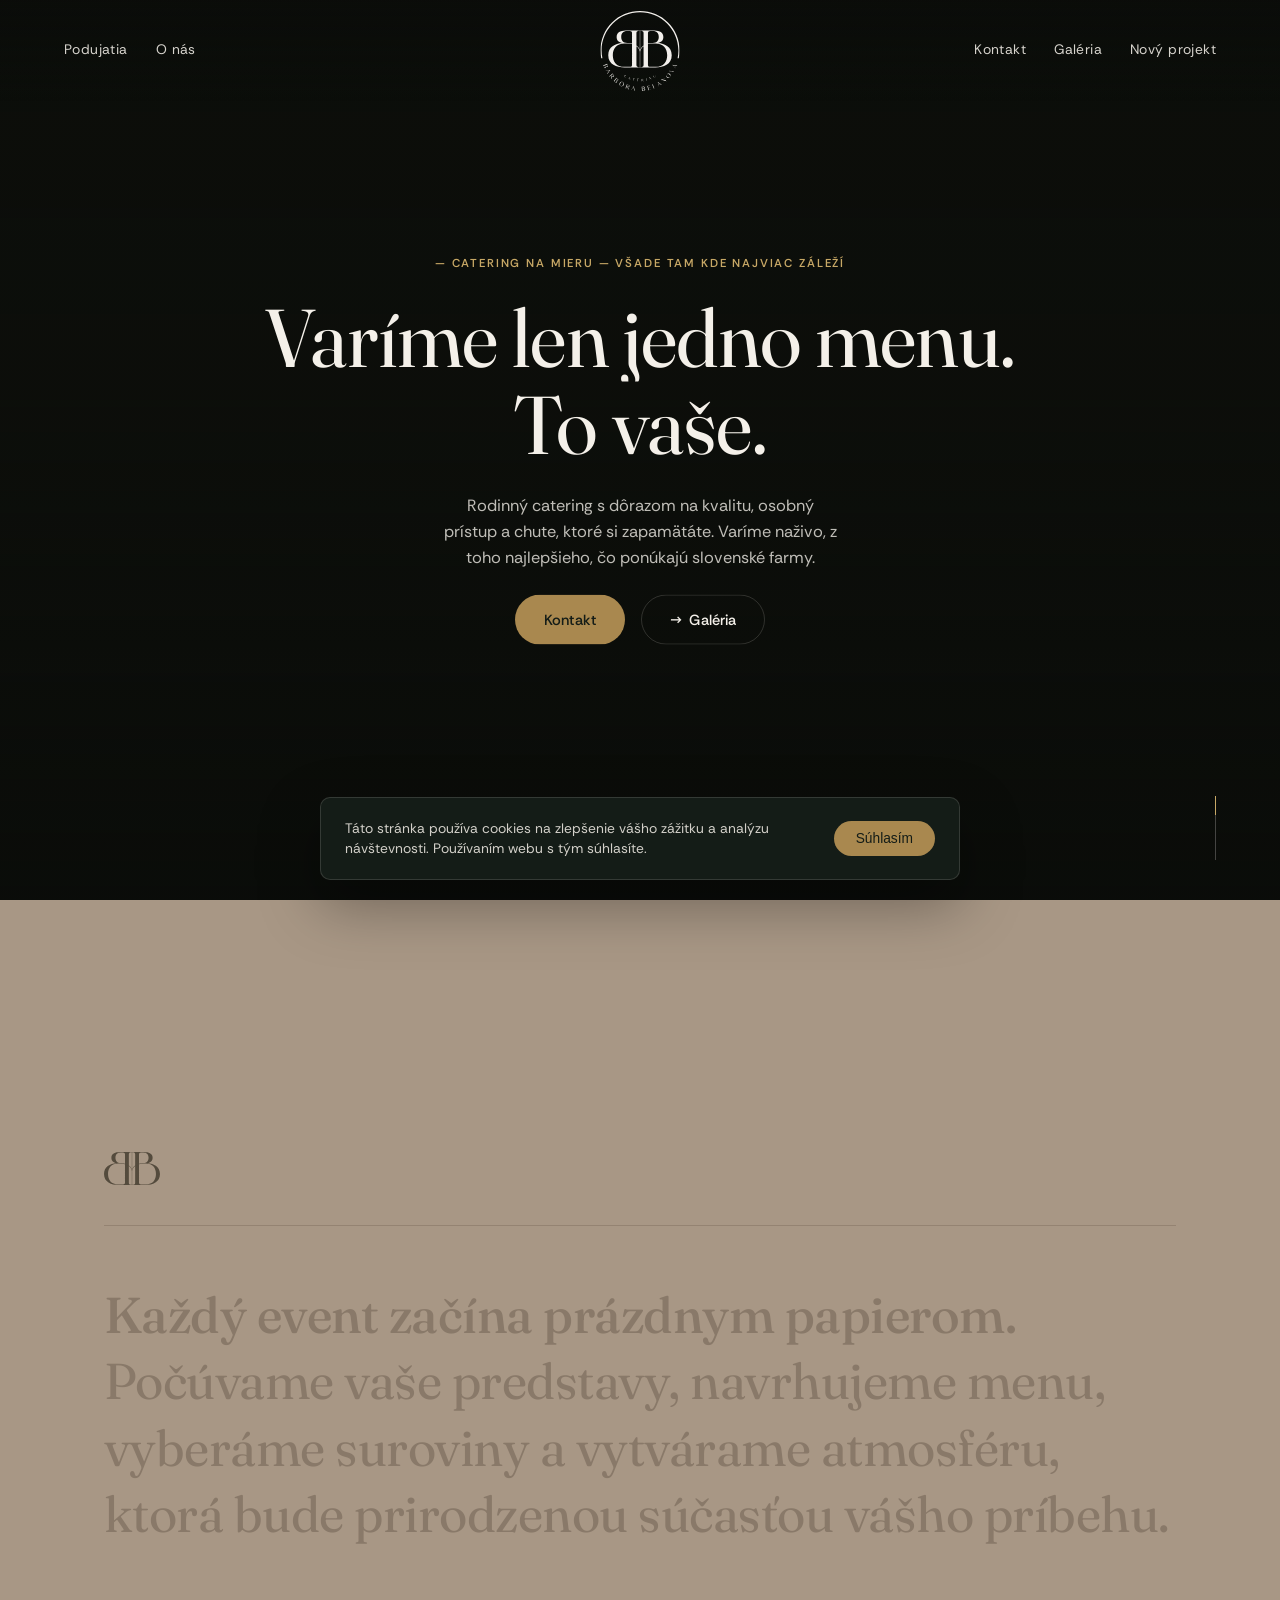
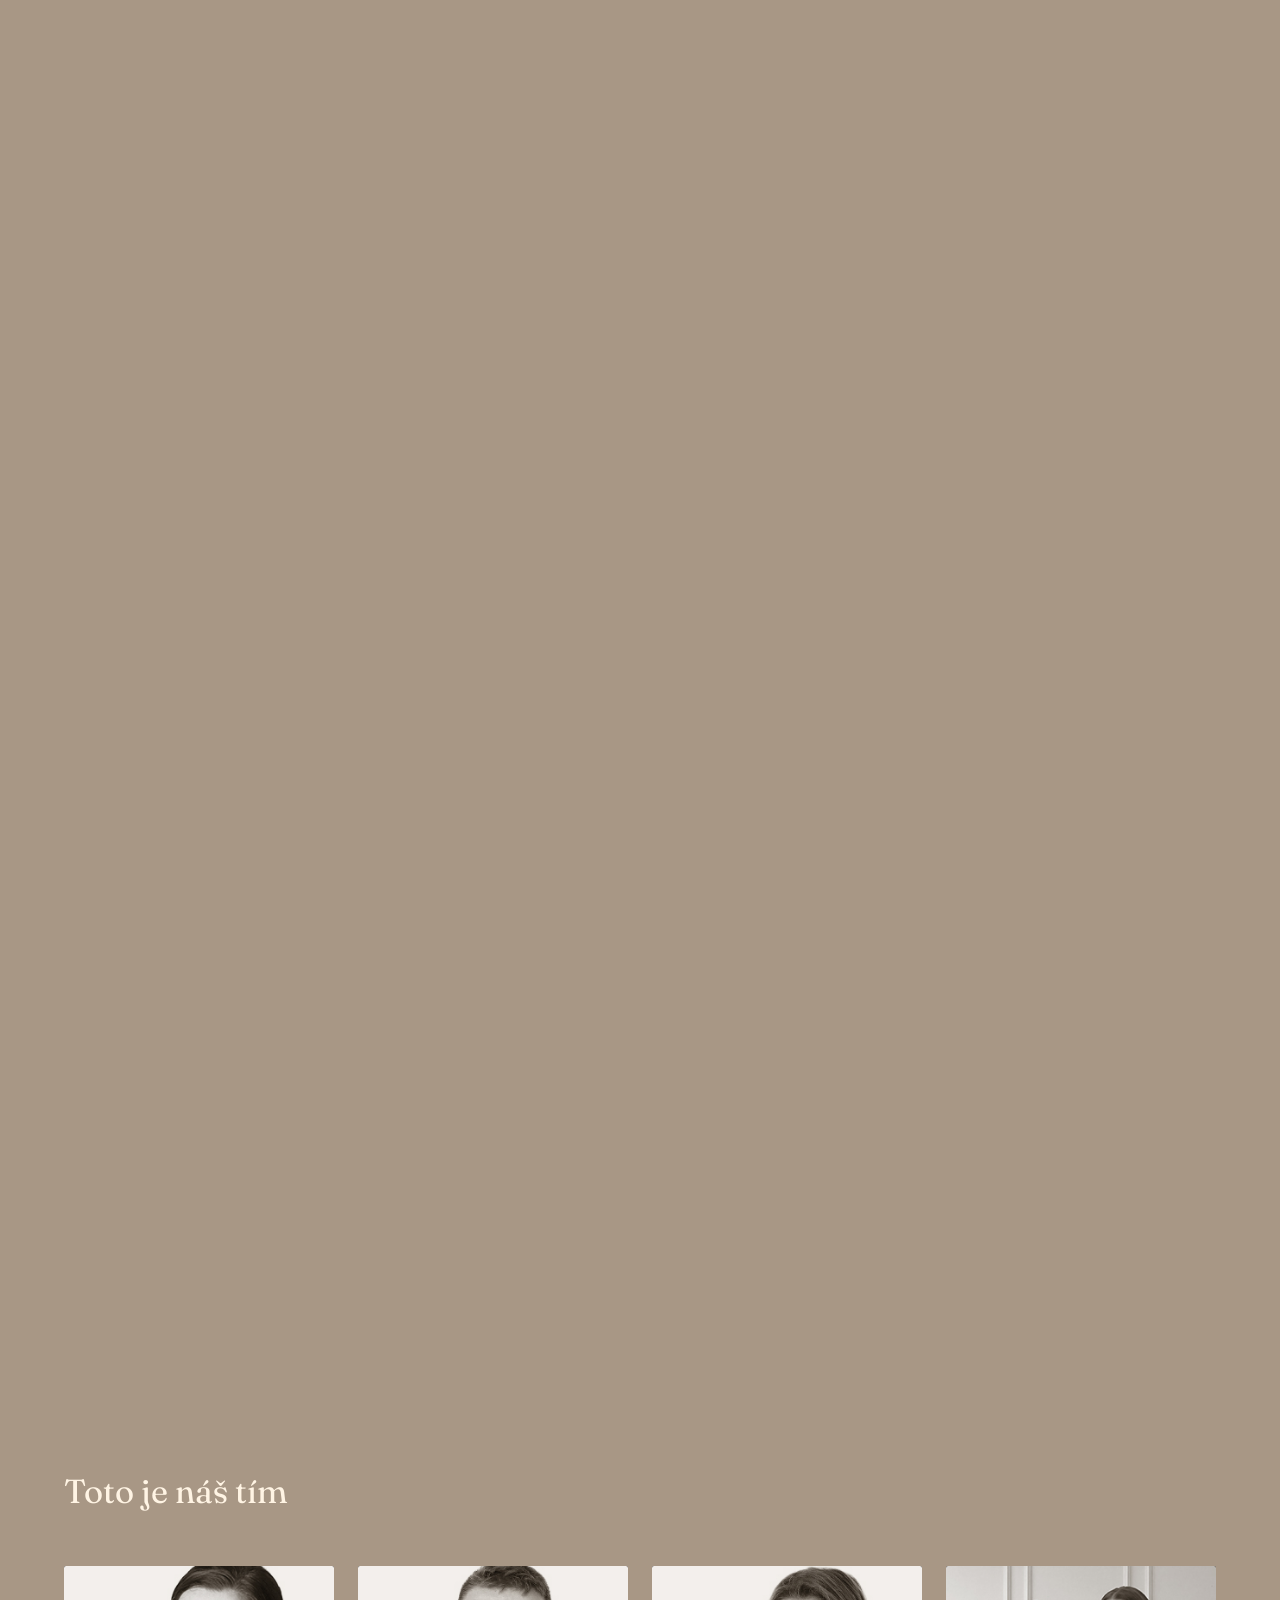
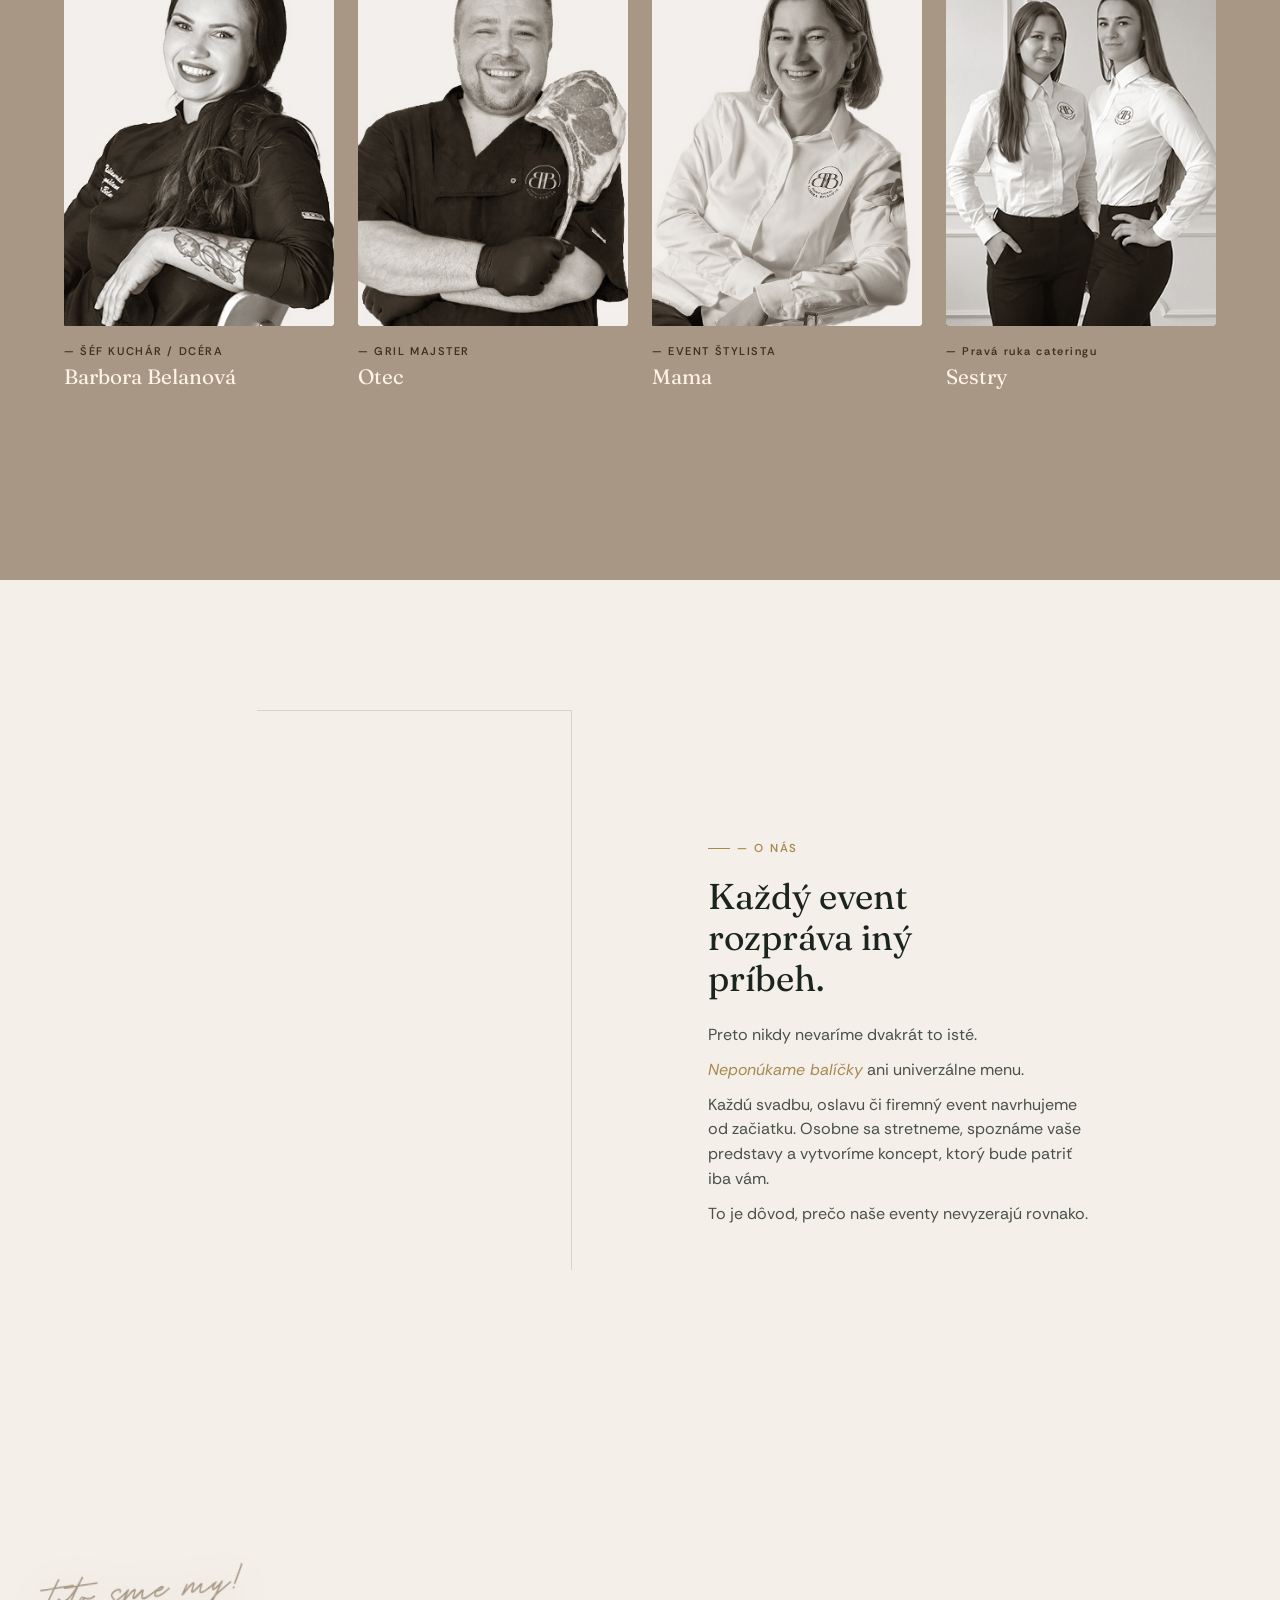
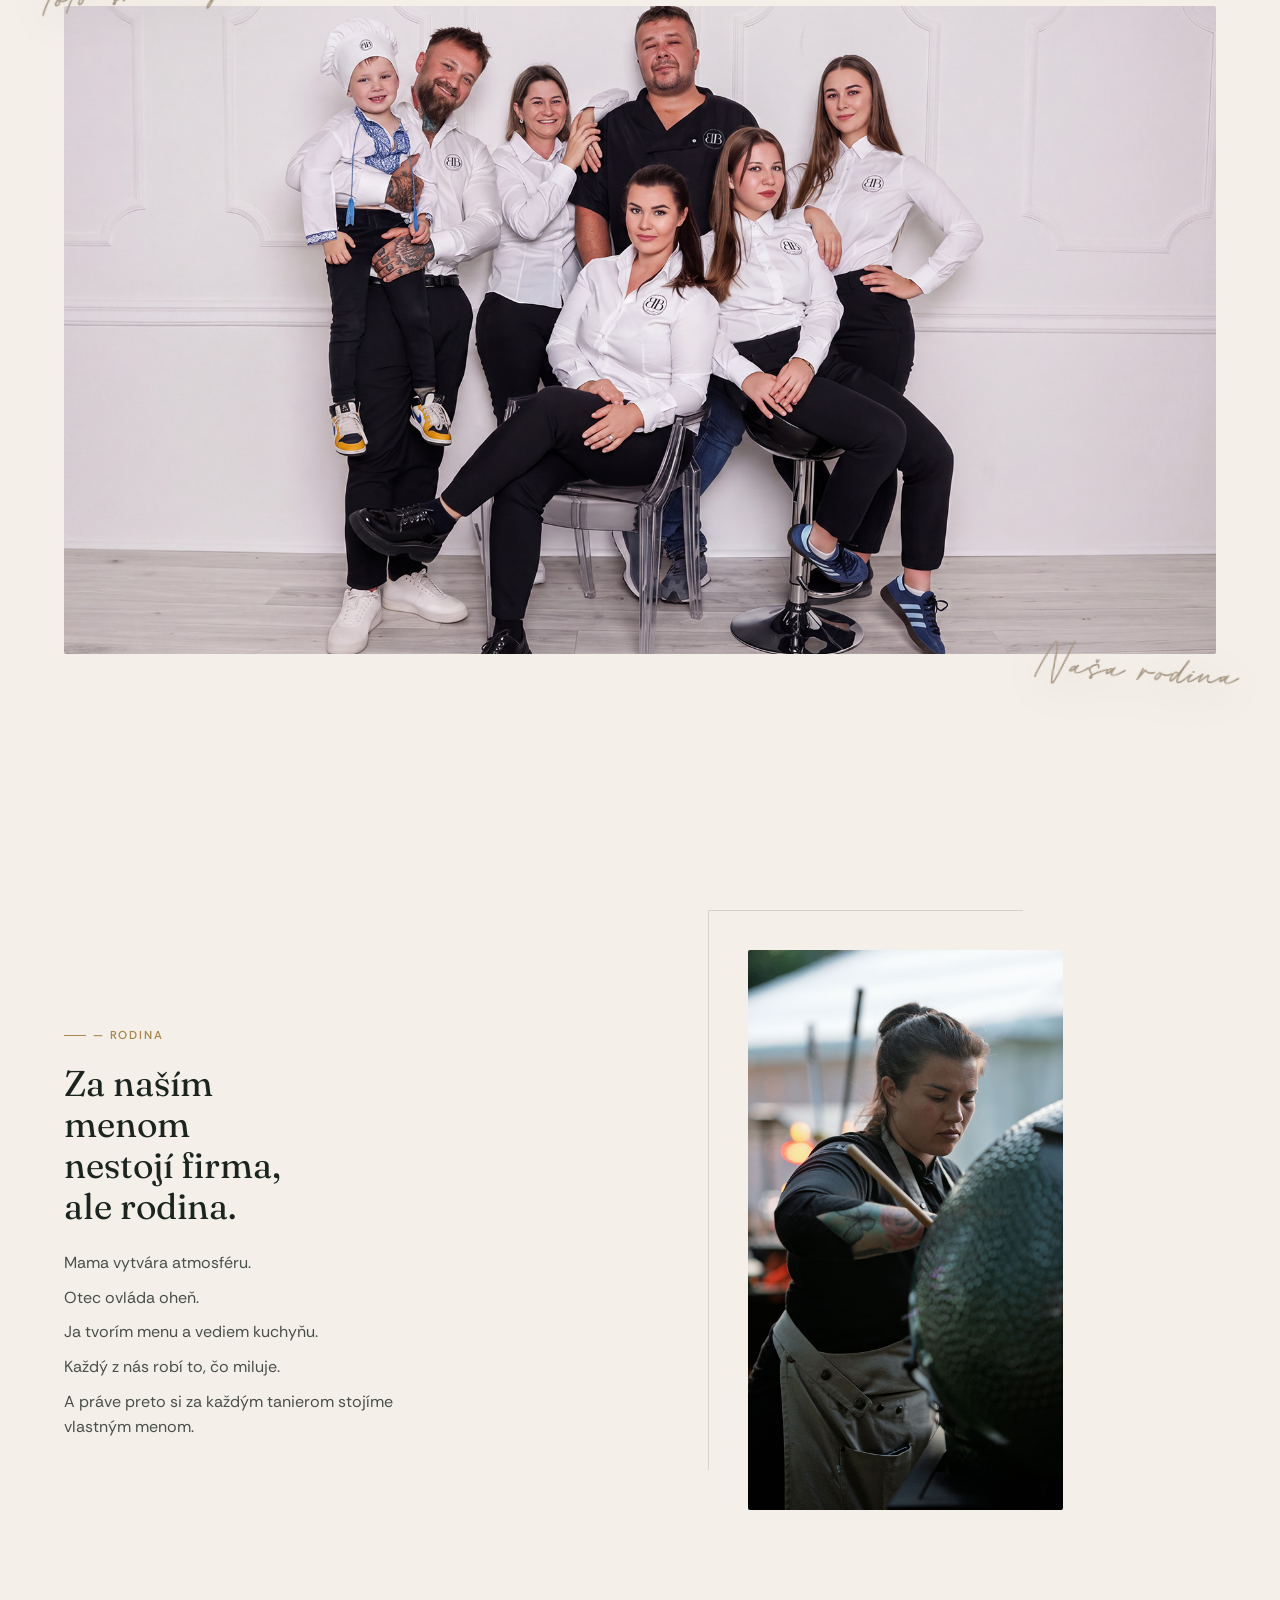
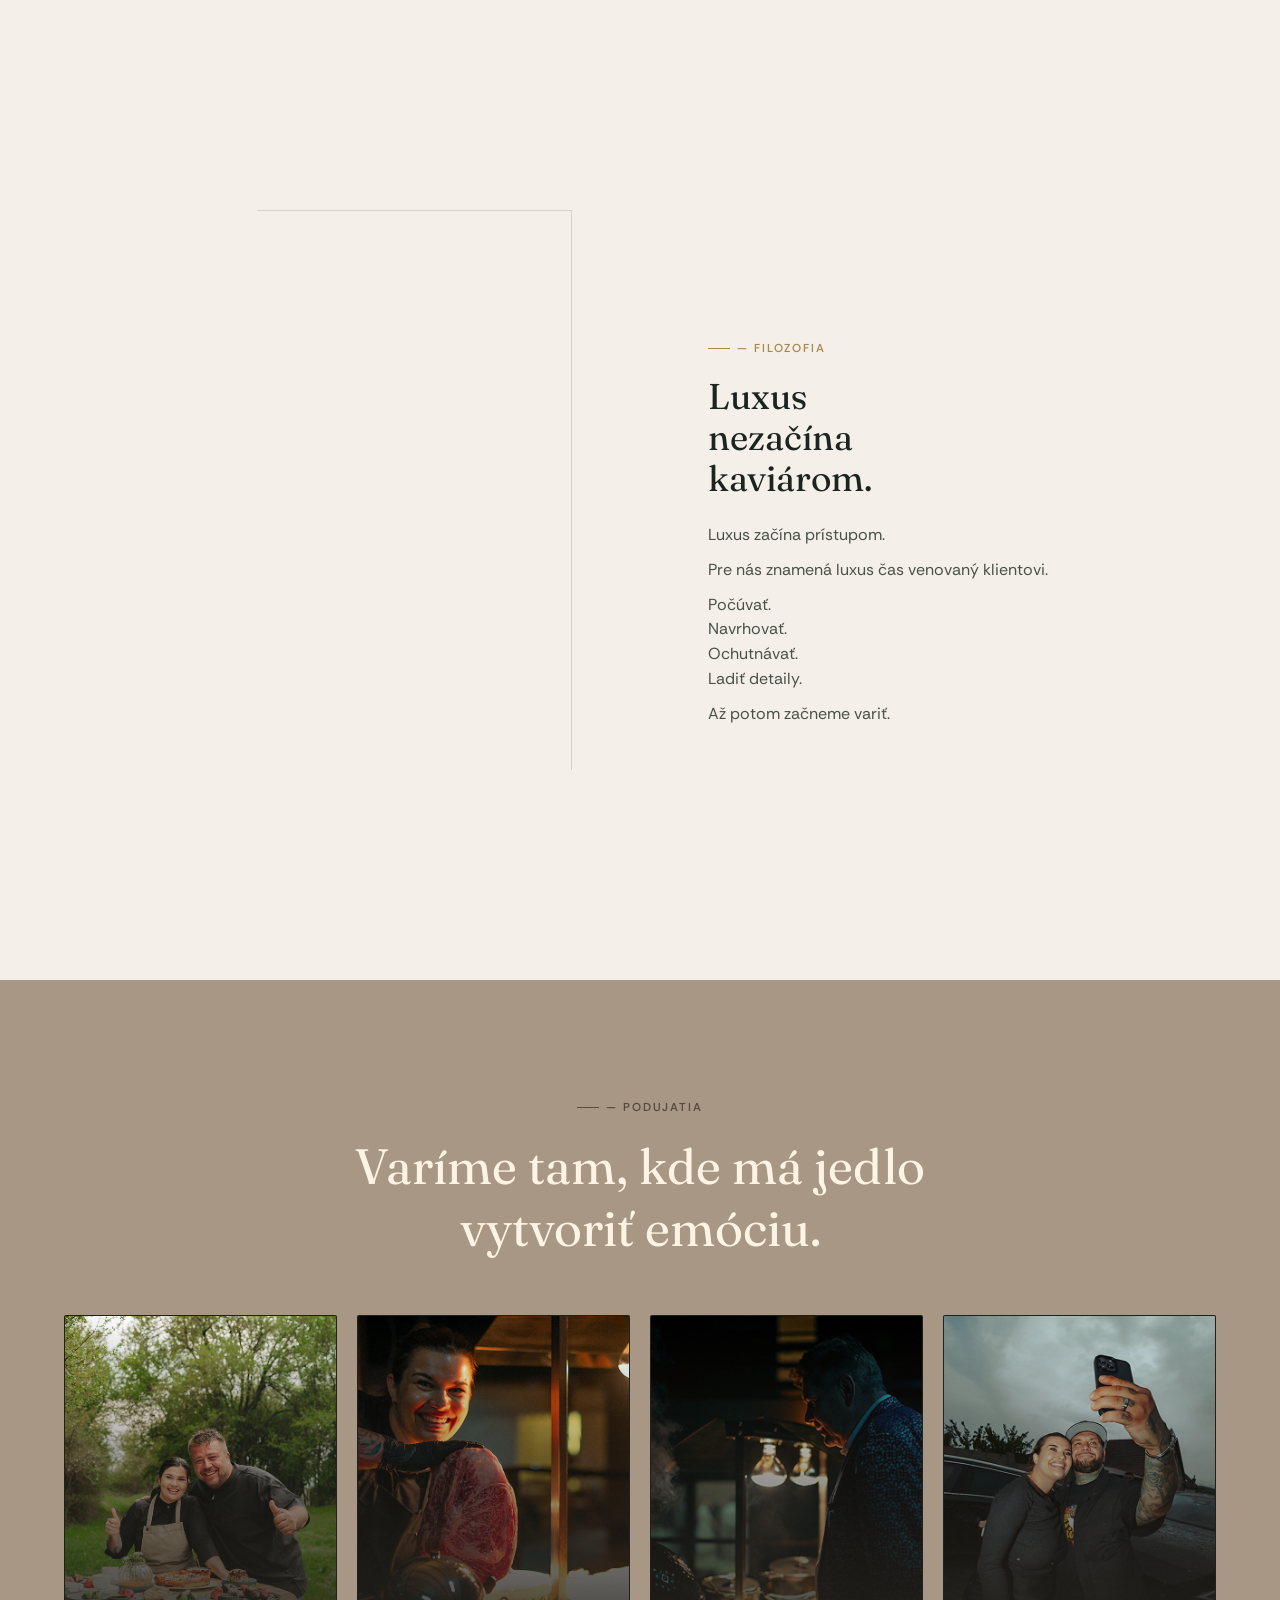
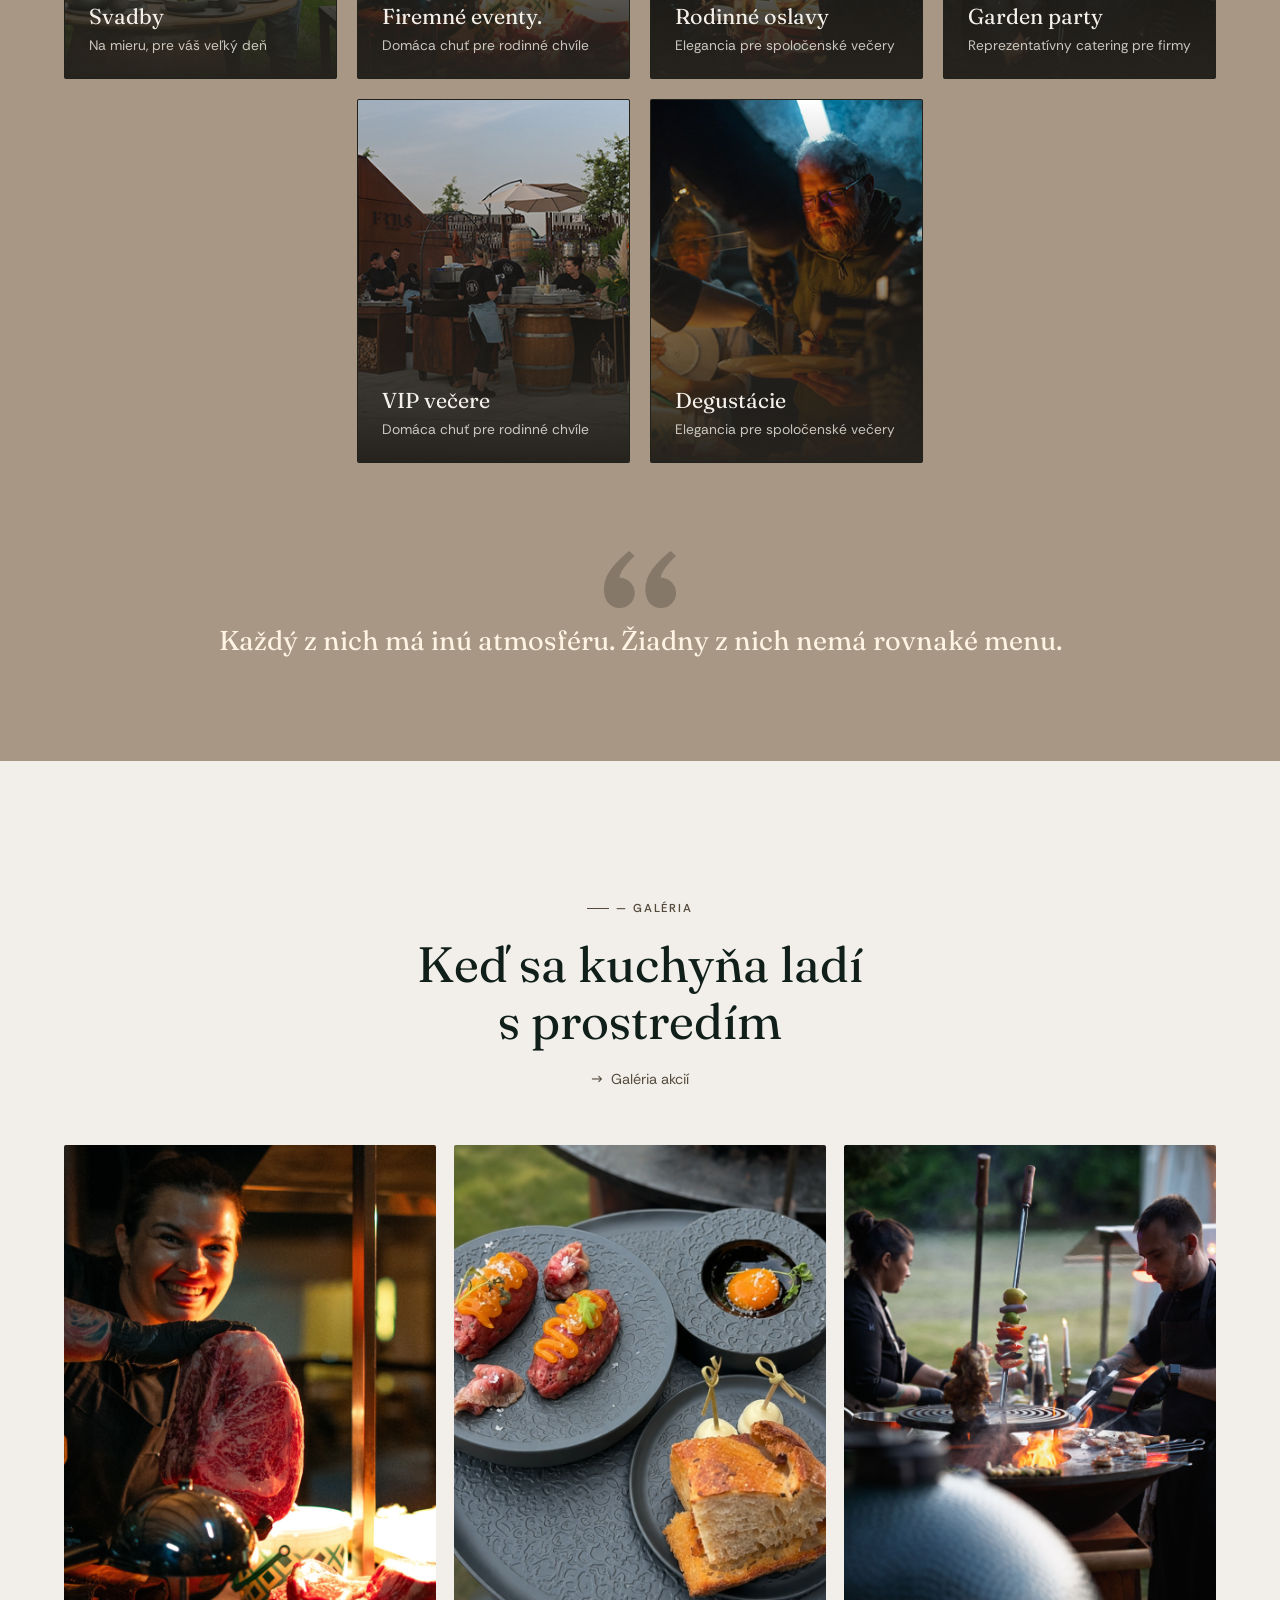
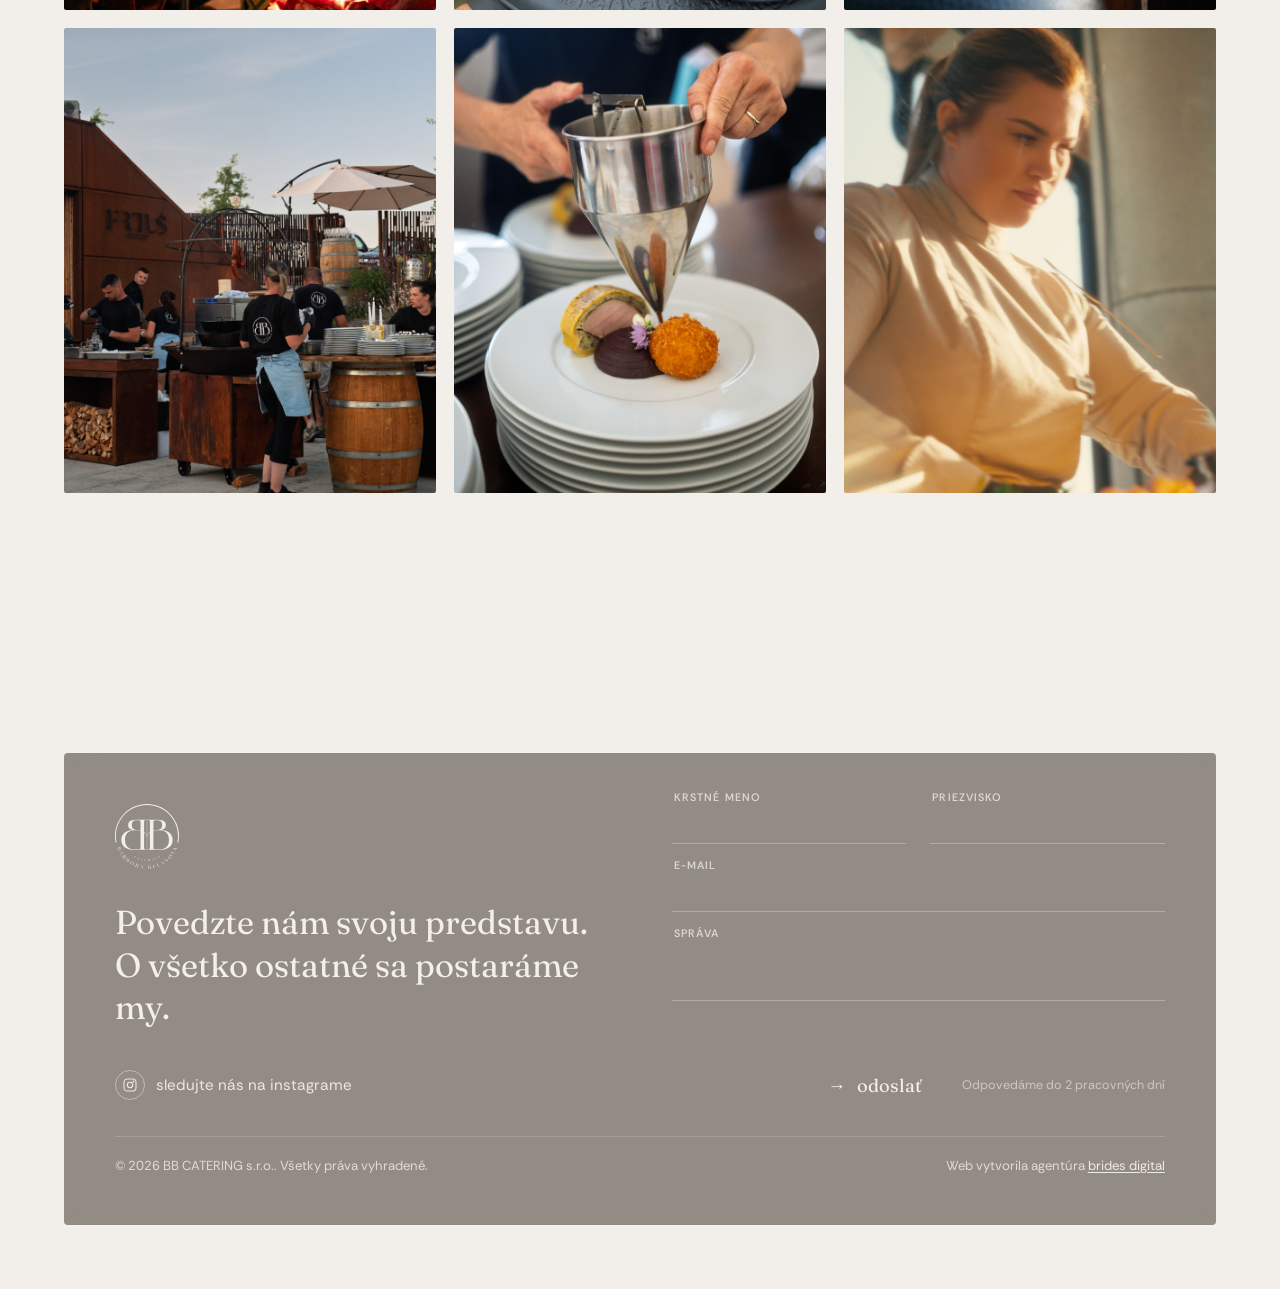
==== index.html @ 500a9f2b "Wire contact form to Web3Forms, add cookie consent banner" ====
<!DOCTYPE html>
<html lang="sk">
<head>
<meta charset="UTF-8">
<meta name="viewport" content="width=device-width, initial-scale=1.0">
<title>BB Catering — Premeníme váš event na fine dining zážitok</title>
<link rel="preconnect" href="https://fonts.googleapis.com">
<link rel="preconnect" href="https://fonts.gstatic.com" crossorigin>
<link href="https://fonts.googleapis.com/css2?family=Rethink+Sans:ital,wght@0,400;0,500;0,600;0,700;1,400&family=Fraunces:ital,opsz,wght@0,9..144,300;0,9..144,400;0,9..144,500;1,9..144,400;1,9..144,500&display=swap" rel="stylesheet">
<link rel="stylesheet" href="style.css">
</head>
<body>

<!-- ============ CUSTOM CURSOR (dekoratívny, jemný) ============ -->
<div class="cursor-dot" aria-hidden="true"></div>

<!-- ============ HEADER ============ -->
<header class="site-header" id="siteHeader">
  <nav class="nav-inner">
    <div class="nav-group">
      <a href="#podujatia" class="nav-link">Podujatia</a>
      <a href="#o-nas" class="nav-link">O nás</a>
    </div>
    <a href="#hero" class="nav-logo" aria-label="BB Catering domov">
      <img src="assets/logo.svg" alt="BB Catering" class="logo-mark">
    </a>
    <div class="nav-group">
      <a href="#kontakt" class="nav-link">Kontakt</a>
      <a href="#galeria" class="nav-link">Galéria</a>
      <a href="novy-projekt.html" class="nav-link">Nový projekt</a>
    </div>
    <button class="nav-hamburger" id="navHamburger" aria-label="Menu" aria-expanded="false">
      <span></span><span></span><span></span>
    </button>
  </nav>
</header>

<!-- ============ MOBILE MENU PANEL ============ -->
<div class="nav-mobile-panel" id="navMobilePanel">
  <a href="#podujatia" class="nav-mobile-link" data-nav-mobile-link>Podujatia</a>
  <a href="#o-nas" class="nav-mobile-link" data-nav-mobile-link>O nás</a>
  <a href="#kontakt" class="nav-mobile-link" data-nav-mobile-link>Kontakt</a>
  <a href="#galeria" class="nav-mobile-link" data-nav-mobile-link>Galéria</a>
  <a href="novy-projekt.html" class="nav-mobile-link" data-nav-mobile-link>Nový projekt</a>
  <a href="https://www.instagram.com/chef_barbora_belanova/" target="_blank" rel="noopener" class="nav-mobile-social">
    <svg viewBox="0 0 24 24" fill="none" stroke="currentColor" stroke-width="1.6"><rect x="3" y="3" width="18" height="18" rx="5"/><circle cx="12" cy="12" r="4"/><circle cx="17.2" cy="6.8" r="0.6" fill="currentColor"/></svg>
    Instagram
  </a>
</div>

<!-- ============ HERO ============ -->
<!--
  HERO VIDEO SETUP — Cloudflare R2 (direct .mp4 files)
  ======================================================
  Each .hero-video-cell holds one native <video> tag pointing straight at
  an .mp4 hosted on Cloudflare R2. This is simpler than Cloudflare Stream:
  no iframe, no HLS, no extra JS — the browser plays the file directly,
  and object-fit: cover (in style.css) crops it edge-to-edge exactly like
  the rest of the site's imagery.

  To swap a video later: just replace the src="" URL on the <source> tag
  inside the matching cell. To add a poster (a fallback image shown for a
  split second before the video starts), add poster="assets/your-image.jpg"
  on the <video> tag.

  RESPONSIVE BEHAVIOUR (handled purely in CSS, no JS needed):
    Desktop  (>900px):  all 3 cells visible, side by side
    Tablet   (601–900px): only cells 1 and 2 visible (cell 3 hidden)
    Mobile   (≤600px):  only cell 1 visible (cells 2 and 3 hidden)
  Hidden cells are actually paused via script.js (not just visually
  hidden), so phones and tablets don't waste data playing offscreen video.
-->
<section class="hero" id="hero">
  <div class="hero-media">
    <div class="hero-video-grid">

      <div class="hero-video-cell" data-hero-cell="1">
        <video autoplay muted loop playsinline preload="auto" data-hero-video>
          <source src="https://pub-b56ad53318b444369f1eda44267ab2a8.r2.dev/BB_video_web_hero1.mp4" type="video/mp4">
        </video>
      </div>

      <div class="hero-video-cell" data-hero-cell="2">
        <video autoplay muted loop playsinline preload="auto" data-hero-video>
          <source src="https://pub-b56ad53318b444369f1eda44267ab2a8.r2.dev/BB_video_web_hero2.mp4" type="video/mp4">
        </video>
      </div>

      <div class="hero-video-cell" data-hero-cell="3">
        <video autoplay muted loop playsinline preload="auto" data-hero-video>
          <source src="https://pub-b56ad53318b444369f1eda44267ab2a8.r2.dev/BB_video_web_hero3.mp4" type="video/mp4">
        </video>
      </div>

    </div>
    <div class="hero-scrim"></div>
  </div>

  <div class="hero-content">
    <p class="hero-eyebrow reveal-fade">— CATERING NA MIERU — VŠADE TAM KDE NAJVIAC ZÁLEŽÍ</p>
    <h1 class="hero-title">
      <span class="line reveal-line"><span class="ink">Varíme len jedno menu.</span></span>
      <span class="line reveal-line"><span class="ink">To vaše.</span></span>
    </h1>
    <p class="hero-sub reveal-fade">
      Rodinný catering s dôrazom na kvalitu, osobný prístup a chute,
      ktoré si zapamätáte. Varíme naživo, z toho najlepšieho, čo
      ponúkajú slovenské farmy.
    </p>
    <div class="hero-cta reveal-fade">
      <a href="#kontakt" class="btn btn-primary">Kontakt</a>
      <a href="#galeria" class="btn btn-ghost">
        <span class="arrow">→</span> Galéria
      </a>
    </div>
  </div>

  <div class="hero-scroll-cue" aria-hidden="true">
    <span></span>
  </div>
</section>

<!-- ============ INTRO STATEMENT (sticky fullscreen, color-shift-on-scroll) ============ -->
<section class="statement" id="o-nas">
  <div class="statement-scroll-space">
    <div class="statement-sticky">
      <div class="statement-inner">
        <img src="assets/Logo-male.svg" alt="BB Catering" class="statement-mark">
        <div class="statement-rule"></div>

        <p class="statement-text" data-scroll-color>
          <span class="word-strong">Každý</span> <span class="word-strong">event</span> <span class="word-strong">začína</span> <span class="word-strong">prázdnym</span> <span class="word-strong">papierom.</span> <span class="word">Počúvame</span> <span class="word">vaše</span> <span class="word">predstavy,</span> <span class="word">navrhujeme</span> <span class="word">menu,</span> <span class="word">vyberáme</span> <span class="word">suroviny</span> <span class="word">a</span> <span class="word">vytvárame</span> <span class="word">atmosféru,</span> <span class="word">ktorá</span> <span class="word">bude</span> <span class="word">prirodzenou</span> <span class="word">súčasťou</span> <span class="word">vášho</span> <span class="word">príbehu.</span>
        </p>
      </div>
    </div>
  </div>

  <!-- ============ TEAM (fullscreen, static 4-up grid, no scrolling) ============ -->
  <div class="team-fullscreen">
    <div class="team-header reveal-up">
      <h2 class="team-title">Toto je náš tím</h2>
    </div>

    <div class="team-grid" id="teamTrack">
      <article class="team-card reveal-up">
        <div class="team-photo">
          <img src="assets/foto_tim_bw_1.jpg" alt="Barbora Belanová" loading="lazy" class="team-photo-bw">
          <img src="assets/foto_tim_color1.jpg" alt="Barbora Belanová" loading="lazy" class="team-photo-color">
        </div>
        <div class="team-caption">
          <span class="team-role">— ŠÉF KUCHÁR / DCÉRA</span>
          <h3 class="team-name">Barbora Belanová</h3>
        </div>
      </article>

      <article class="team-card reveal-up">
        <div class="team-photo">
          <img src="assets/foto_tim_bw_2.jpg" alt="Pán Černák" loading="lazy" class="team-photo-bw">
          <img src="assets/foto_tim_color2.jpg" alt="Pán Černák" loading="lazy" class="team-photo-color">
        </div>
        <div class="team-caption">
          <span class="team-role">— GRIL MAJSTER</span>
          <h3 class="team-name">Otec</h3>
        </div>
      </article>

      <article class="team-card reveal-up">
        <div class="team-photo">
          <img src="assets/foto_tim_bw_3.jpg" alt="Pani Černáková" loading="lazy" class="team-photo-bw">
          <img src="assets/foto_tim_color3.jpg" alt="Pani Černáková" loading="lazy" class="team-photo-color">
        </div>
        <div class="team-caption">
          <span class="team-role">— EVENT ŠTYLISTA</span>
          <h3 class="team-name">Mama</h3>
        </div>
      </article>

      <article class="team-card reveal-up">
        <div class="team-photo">
          <img src="assets/foto_tim_bw_4.jpg" alt="Servisný tím BB Catering" loading="lazy" class="team-photo-bw">
          <img src="assets/foto_tim_color4.jpg" alt="Servisný tím BB Catering" loading="lazy" class="team-photo-color">
        </div>
        <div class="team-caption">
          <span class="team-role">— Pravá ruka cateringu</span>
          <h3 class="team-name">Sestry</h3>
        </div>
      </article>
    </div>
  </div>
</section>
<section class="story">

  <!-- Story block 1 — "Každý event rozpráva iný príbeh." (video + photo) -->
  <div class="story-block-full">
    <div class="story-media-pair">
      <figure class="story-figure story-figure--tall reveal-scale">
        <video autoplay muted loop playsinline preload="auto">
          <source src="https://pub-b56ad53318b444369f1eda44267ab2a8.r2.dev/BB_video_onas.mp4" type="video/mp4">
        </video>
      </figure>
    </div>

    <div class="story-copy reveal-up">
      <span class="eyebrow">— O NÁS</span>
      <h2 class="story-title">Každý event<br>rozpráva iný<br>príbeh.</h2>
      <p class="story-text">
        Preto nikdy nevaríme dvakrát to isté.
      </p>
      <p class="story-text">
        <em>Neponúkame balíčky</em> ani univerzálne menu.
      </p>
      <p class="story-text">
        Každú svadbu, oslavu či firemný event navrhujeme
        od začiatku. Osobne sa stretneme, spoznáme vaše
        predstavy a vytvoríme koncept, ktorý bude patriť
        iba vám.
      </p>
      <p class="story-text">
        To je dôvod, prečo naše eventy nevyzerajú rovnako.
      </p>
    </div>
  </div>

  <!-- Story block 2 — family/team photo, no heading. Uses its own
       dedicated .family-photo-reveal class (fade + scale on scroll-in)
       rather than the shared .reveal-scale, so this specific photo can
       be tuned independently later without touching other reveals. -->
  <div class="story-block-full story-block-full--media-only">
    <div class="family-photo-frame">
      <img src="assets/Text_levit_1.png" alt="" class="family-photo-caption family-photo-caption--top-left" aria-hidden="true">
      <figure class="story-figure story-figure--wide family-photo-reveal">
        <picture>
          <source media="(max-width: 860px)" srcset="assets/obr_2_1_mobile.jpg">
          <img src="assets/obr_2_1.jpg" alt="Rodina a tím BB Catering">
        </picture>
      </figure>
      <img src="assets/Text_levit_2.png" alt="" class="family-photo-caption family-photo-caption--bottom-right" aria-hidden="true">
    </div>
  </div>

  <!-- Story block 3 — "Za naším menom nestojí firma, ale rodina." -->
  <div class="story-block-full story-block-full--reverse">
    <div class="story-copy reveal-up">
      <span class="eyebrow">— RODINA</span>
      <h2 class="story-title">Za naším<br>menom<br>nestojí firma,<br>ale rodina.</h2>
      <p class="story-text">Mama vytvára atmosféru.</p>
      <p class="story-text">Otec ovláda oheň.</p>
      <p class="story-text">Ja tvorím menu a vediem kuchyňu.</p>
      <p class="story-text">Každý z nás robí to, čo miluje.</p>
      <p class="story-text">
        A práve preto si za každým tanierom stojíme
        vlastným menom.
      </p>
    </div>
    <div class="story-media-pair">
      <figure class="story-figure story-figure--tall reveal-scale">
        <img src="assets/obr_3_1.png" alt="Šéfkuchárka pri grile">
      </figure>
    </div>
  </div>

  <!-- Story block 4 — "Luxus nezačína kaviárom." (video) -->
  <div class="story-block-full">
    <div class="story-media-single">
      <figure class="story-figure story-figure--tall reveal-scale">
        <video autoplay muted loop playsinline preload="auto">
          <source src="https://pub-b56ad53318b444369f1eda44267ab2a8.r2.dev/onas_posledne.mp4" type="video/mp4">
        </video>
      </figure>
    </div>

    <div class="story-copy reveal-up">
      <span class="eyebrow">— FILOZOFIA</span>
      <h2 class="story-title">Luxus<br>nezačína<br>kaviárom.</h2>
      <p class="story-text">Luxus začína prístupom.</p>
      <p class="story-text">Pre nás znamená luxus čas venovaný klientovi.</p>
      <p class="story-text">
        Počúvať.<br>Navrhovať.<br>Ochutnávať.<br>Ladiť detaily.
      </p>
      <p class="story-text">Až potom začneme variť.</p>
    </div>
  </div>

</section>

<!-- ============ OCCASIONS (hover greyscale -> color, lift) ============ -->
<section class="occasions" id="podujatia">
  <div class="occasions-header reveal-up">
    <span class="eyebrow eyebrow--center eyebrow--on-dark">— PODUJATIA</span>
    <h2 class="occasions-title">Varíme tam, kde má jedlo<br>vytvoriť emóciu.</h2>
  </div>

  <div class="occasions-grid">
    <a href="#" class="occasion-tile reveal-up">
      <img src="assets/oslavy.png" alt="Svadobný pár s cateringom BB" class="occasion-img">
      <img src="assets/gradient_podujatia.png" alt="" class="occasion-gradient" aria-hidden="true">
      <div class="occasion-copy">
        <h3>Svadby</h3>
        <p>Na mieru, pre váš veľký deň</p>
      </div>
    </a>

    <a href="#" class="occasion-tile reveal-up">
      <img src="assets/firemky.png" alt="Firemný event s cateringom BB" class="occasion-img">
      <img src="assets/gradient_podujatia.png" alt="" class="occasion-gradient" aria-hidden="true">
      <div class="occasion-copy">
        <h3>Firemné eventy.</h3>
        <p>Domáca chuť pre rodinné chvíle</p>
      </div>
    </a>

    <a href="#" class="occasion-tile reveal-up">
      <img src="assets/rodinne.png" alt="Rodinná oslava s cateringom BB" class="occasion-img">
      <img src="assets/gradient_podujatia.png" alt="" class="occasion-gradient" aria-hidden="true">
      <div class="occasion-copy">
        <h3>Rodinné oslavy</h3>
        <p>Elegancia pre spoločenské večery</p>
      </div>
    </a>

    <a href="#" class="occasion-tile reveal-up">
      <img src="assets/garden.png" alt="Garden party s cateringom BB" class="occasion-img">
      <img src="assets/gradient_podujatia.png" alt="" class="occasion-gradient" aria-hidden="true">
      <div class="occasion-copy">
        <h3>Garden party</h3>
        <p>Reprezentatívny catering pre firmy</p>
      </div>
    </a>

    <a href="#" class="occasion-tile reveal-up">
      <img src="assets/VIP.png" alt="VIP večera s cateringom BB" class="occasion-img">
      <img src="assets/gradient_podujatia.png" alt="" class="occasion-gradient" aria-hidden="true">
      <div class="occasion-copy">
        <h3>VIP večere</h3>
        <p>Domáca chuť pre rodinné chvíle</p>
      </div>
    </a>

    <a href="#" class="occasion-tile reveal-up">
      <img src="assets/degustacie.png" alt="Degustácia s cateringom BB" class="occasion-img">
      <img src="assets/gradient_podujatia.png" alt="" class="occasion-gradient" aria-hidden="true">
      <div class="occasion-copy">
        <h3>Degustácie</h3>
        <p>Elegancia pre spoločenské večery</p>
      </div>
    </a>
  </div>

  <p class="occasions-quote reveal-fade">
    <img src="assets/uvodzovky.png" alt="" class="occasions-quote-mark" aria-hidden="true">
    Každý z nich má inú atmosféru. Žiadny z nich nemá rovnaké menu.
  </p>
</section>

<!-- ============ GALLERY — Keď sa kuchyňa ladí s prostredím ============ -->
<section class="gallery" id="galeria">
  <div class="gallery-header reveal-up">
    <span class="eyebrow eyebrow--center">— GALÉRIA</span>
    <h2 class="gallery-title">Keď sa kuchyňa ladí<br>s prostredím</h2>
   <a href="galeria.html" class="gallery-link">
  <span class="arrow">→</span> Galéria akcií
</a>
  </div>

  <div class="gallery-grid">
    <figure class="gallery-item reveal-fade"><img src="assets/gal_1.png" alt="Šéfkuchárka pri grilovaní mäsa"></figure>
    <figure class="gallery-item reveal-fade"><img src="assets/gal_2.png" alt="Servírované jedlá na tanieroch"></figure>
    <figure class="gallery-item reveal-fade"><img src="assets/gal_3.png" alt="Príprava jedla na grile v exteriéri"></figure>
    <figure class="gallery-item reveal-fade"><img src="assets/gal_4.png" alt="Exteriér cateringovej akcie"></figure>
    <figure class="gallery-item reveal-fade"><img src="assets/gal_5.png" alt="Servírovanie jedla hosťom"></figure>
    <figure class="gallery-item reveal-fade"><img src="assets/gal_6.png" alt="Príprava jedla v interiéri"></figure>
  </div>
</section>

<!-- ============ CONTACT / FOOTER ============ -->
<footer class="contact" id="kontakt">
  <div class="contact-bg" data-parallax></div>

  <div class="contact-panel reveal-up">
    <div class="contact-panel-top">
      <div class="contact-intro">
        <img src="assets/logo_spodok.svg" alt="BB Catering" class="contact-logo">
        <h2 class="contact-title">Povedzte nám svoju predstavu.<br>O všetko ostatné sa postaráme my.</h2>
      </div>

      <form class="contact-form" id="contactForm" action="https://api.web3forms.com/submit" method="POST">
        <input type="hidden" name="access_key" value="c0b21e21-45ea-490c-adc6-bf7d09708a26">
        <input type="hidden" name="subject" value="Nová správa z webu BB Catering">
        <input type="checkbox" name="botcheck" class="botcheck-field" tabindex="-1" autocomplete="off">
        <div class="form-row">
          <div class="form-field">
            <input type="text" id="fname" name="fname" required placeholder=" ">
            <label for="fname">Krstné meno</label>
          </div>
          <div class="form-field">
            <input type="text" id="flastname" name="flastname" required placeholder=" ">
            <label for="flastname">Priezvisko</label>
          </div>
        </div>
        <div class="form-field form-field--full">
          <input type="email" id="femail" name="femail" required placeholder=" ">
          <label for="femail">E-mail</label>
        </div>
        <div class="form-field form-field--full">
          <textarea id="fmsg" name="fmsg" rows="2" required placeholder=" "></textarea>
          <label for="fmsg">Správa</label>
        </div>
      </form>
    </div>

    <div class="contact-panel-bottom">
      <a href="https://www.instagram.com/chef_barbora_belanova/" target="_blank" rel="noopener" class="footer-social">
        <svg viewBox="0 0 24 24" fill="none" stroke="currentColor" stroke-width="1.6"><rect x="3" y="3" width="18" height="18" rx="5"/><circle cx="12" cy="12" r="4"/><circle cx="17.2" cy="6.8" r="0.6" fill="currentColor"/></svg>
        sledujte nás na instagrame
      </a>

      <button type="submit" form="contactForm" class="btn-submit">
        <span class="arrow">→</span> odoslať
      </button>
      <p class="contact-response-note">Odpovedáme do 2 pracovných dní</p>
    </div>

    <div class="contact-footer-row">
      <p class="footer-meta">© 2026 BB CATERING s.r.o.. Všetky práva vyhradené.</p>
      <p class="footer-meta">Web vytvorila agentúra <a href="https://brides.digital" target="_blank" rel="noopener">brides digital</a></p>
    </div>
  </div>
</footer>

<script src="script.js"></script>
</body>
</html>
---- style.css ----
/* ==========================================================================
   BB CATERING — design tokens
   Palette read from source design:
   - Deep forest green (section bg):      #1C2620
   - Near-black (footer/dark accents):    #0E140F
   - Warm off-white (light section bg):   #F4F0E9
   - Cream card bg:                       #EFEBE2
   - Muted sage/olive text on dark:       #9AA79A
   - Gold/olive accent (rules, eyebrow):  #A68A54
   - Ink (headline on light bg):          #1B2420
   - Ink muted (unrevealed scroll text):  #B7B2A6
   ========================================================================== */

:root {
  --forest: #1c2620;
  --forest-deep: #141c17;
  --black: #0d1210;
  --cream: #f4f0e9;
  --cream-card: #efebe2;
  --ink: #1c2420;
  --ink-soft: #4a5048;
  --paper-muted: #b6b0a2;
  --statement-bg: #a89785;
  --occasions-bg: #a89785;
  --statement-lit: #fff4e4;
  --statement-unlit: #897969;
  --statement-logo: #3d3120;
  --sage: #93a08f;
  --gold: #a9884f;
  --gold-bright: #c7a866;
  --line-on-dark: rgba(244, 240, 233, 0.16);
  --line-on-light: rgba(28, 36, 32, 0.14);

  --font-display: "Fraunces", Georgia, serif;
  --font-body: "Rethink Sans", "Helvetica Neue", Arial, sans-serif;

  --ease: cubic-bezier(0.22, 1, 0.36, 1);
  --ease-soft: cubic-bezier(0.16, 1, 0.3, 1);
}

* { box-sizing: border-box; }

html {
  scroll-behavior: smooth;
}

body {
  margin: 0;
  background: var(--cream);
  color: var(--ink);
  font-family: var(--font-body);
  -webkit-font-smoothing: antialiased;
  overflow-x: hidden;
}

img {
  max-width: 100%;
  display: block;
}

a {
  color: inherit;
  text-decoration: none;
}

.eyebrow {
  display: inline-flex;
  align-items: center;
  gap: 0.6em;
  font-size: 0.72rem;
  letter-spacing: 0.16em;
  text-transform: uppercase;
  color: var(--gold);
  font-weight: 600;
}
.eyebrow--center { justify-content: center; width: 100%; }
.eyebrow--on-dark { color: #544B3D; }
.eyebrow::before {
  content: "";
  display: inline-block;
  width: 22px;
  height: 1px;
  background: currentColor;
}

.btn {
  display: inline-flex;
  align-items: center;
  gap: 0.5em;
  padding: 0.95em 1.9em;
  border-radius: 999px;
  font-size: 0.92rem;
  font-weight: 500;
  letter-spacing: 0.01em;
  border: 1px solid transparent;
  cursor: pointer;
  transition: transform 0.45s var(--ease), background-color 0.35s ease, color 0.35s ease, border-color 0.35s ease;
  will-change: transform;
}
.btn-primary {
  background: var(--gold);
  color: var(--forest-deep);
}
.btn-primary:hover {
  background: var(--gold-bright);
  transform: translateY(-2px);
}
.btn-ghost {
  background: transparent;
  color: var(--cream);
  border-color: var(--line-on-dark);
}
.btn-ghost:hover {
  border-color: var(--cream);
  transform: translateY(-2px);
}
.btn .arrow {
  display: inline-block;
  transition: transform 0.35s var(--ease);
}
.btn:hover .arrow { transform: translateX(4px); }

/* ==========================================================================
   Reveal-on-scroll base states (JS toggles .is-visible)
   ========================================================================== */
.reveal-fade,
.reveal-up,
.reveal-scale,
.reveal-line {
  opacity: 0;
  transition: opacity 0.9s var(--ease-soft), transform 0.9s var(--ease-soft);
}
.reveal-fade { transform: translateY(14px); }
.reveal-up { transform: translateY(36px); }
.reveal-scale { transform: translateY(24px) scale(0.97); }
.reveal-line {
  transform: translateY(100%);
}
.reveal-line-mask {
  overflow: hidden;
  display: block;
}

.is-visible.reveal-fade,
.is-visible.reveal-up,
.is-visible.reveal-scale,
.is-visible.reveal-line {
  opacity: 1;
  transform: translateY(0) scale(1);
}

@media (prefers-reduced-motion: reduce) {
  .reveal-fade, .reveal-up, .reveal-scale, .reveal-line {
    transition: none;
    opacity: 1;
    transform: none;
  }
}

/* ==========================================================================
   Family photo reveal — dedicated fade + scale animation for the story
   block 2 team/family photo specifically. Kept separate from the shared
   .reveal-scale class (same base look for now) so this one photo — the
   client considers it especially important — can be tuned independently
   later (timing, scale amount, etc.) without affecting any other reveal
   animation on the site.
   ========================================================================== */
.family-photo-reveal {
  opacity: 0;
  transform: scale(0.94);
  transition: opacity 1.1s var(--ease-soft), transform 1.3s var(--ease-soft);
}
.family-photo-reveal.is-visible {
  opacity: 1;
  transform: scale(1);
}
@media (prefers-reduced-motion: reduce) {
  .family-photo-reveal {
    transition: none;
    opacity: 1;
    transform: none;
  }
}

/* ==========================================================================
   Custom cursor accent (subtle, desktop only)
   ========================================================================== */
.cursor-dot {
  position: fixed;
  top: 0; left: 0;
  width: 8px; height: 8px;
  border-radius: 50%;
  background: var(--gold-bright);
  pointer-events: none;
  z-index: 999;
  mix-blend-mode: difference;
  transform: translate(-50%, -50%);
  transition: opacity 0.3s ease, width 0.3s var(--ease), height 0.3s var(--ease);
  opacity: 0;
}
.cursor-dot.is-active { opacity: 1; }
.cursor-dot.is-hover { width: 44px; height: 44px; }
@media (hover: none), (pointer: coarse) {
  .cursor-dot { display: none; }
}

/* ==========================================================================
   HEADER
   ========================================================================== */
.site-header {
  position: fixed;
  top: 0; left: 0; right: 0;
  z-index: 100;
  padding: 40px clamp(20px, 5vw, 64px);
  background: linear-gradient(180deg, rgba(10, 12, 9, 0.55) 0%, rgba(10, 12, 9, 0) 100%);
  transition: padding 0.5s var(--ease), background 0.5s var(--ease), backdrop-filter 0.5s var(--ease);
}
.site-header.is-scrolled {
  padding: 16px clamp(20px, 5vw, 64px);
  background: rgba(14, 20, 15, 0.72);
  backdrop-filter: blur(14px);
  -webkit-backdrop-filter: blur(14px);
}
.nav-inner {
  position: relative;
  max-width: 1400px;
  margin: 0 auto;
  display: flex;
  align-items: center;
  justify-content: space-between;
  gap: 20px;
}
.nav-group {
  display: flex;
  align-items: center;
  gap: 28px;
}
.nav-link {
  font-size: 0.86rem;
  letter-spacing: 0.03em;
  color: var(--cream);
  opacity: 0.88;
  position: relative;
  width: fit-content;
  padding-bottom: 3px;
}


/* Mobile hamburger + Instagram icon */
.nav-hamburger {
  display: none;
  width: 26px;
  height: 20px;
  position: relative;
  justify-self: end;
  cursor: pointer;
  background: none;
  border: none;
  padding: 0;
}
.nav-hamburger span {
  position: absolute;
  left: 0;
  width: 100%;
  height: 2px;
  background: var(--cream);
  transition: transform 0.35s var(--ease), opacity 0.25s ease, top 0.35s var(--ease);
}
.nav-hamburger span:nth-child(1) { top: 0; }
.nav-hamburger span:nth-child(2) { top: 9px; }
.nav-hamburger span:nth-child(3) { top: 18px; }
.nav-hamburger.is-open span:nth-child(1) { top: 9px; transform: rotate(45deg); }
.nav-hamburger.is-open span:nth-child(2) { opacity: 0; }
.nav-hamburger.is-open span:nth-child(3) { top: 9px; transform: rotate(-45deg); }

.nav-mobile-panel {
  position: fixed;
  inset: 0;
  z-index: 90;
  background: rgba(14, 20, 15, 0.97);
  backdrop-filter: blur(14px);
  -webkit-backdrop-filter: blur(14px);
  display: flex;
  flex-direction: column;
  align-items: center;
  justify-content: center;
  gap: 32px;
  opacity: 0;
  pointer-events: none;
  transition: opacity 0.4s var(--ease);
}
.nav-mobile-panel.is-open {
  opacity: 1;
  pointer-events: auto;
}
.nav-mobile-link {
  font-family: var(--font-display);
  font-size: 1.8rem;
  color: var(--cream);
}
.nav-mobile-social {
  margin-top: 12px;
  display: flex;
  align-items: center;
  gap: 0.6em;
  color: var(--gold-bright);
  font-size: 0.9rem;
  letter-spacing: 0.05em;
}
.nav-mobile-social svg { width: 20px; height: 20px; }

.nav-logo {
  position: absolute;
  left: 50%;
  top: 50%;
  transform: translate(-50%, -50%);
  display: block;
}

@media (max-width: 720px) {
  .nav-inner {
    justify-content: space-between;
  }
  .nav-logo {
    position: static;
    left: auto;
    top: auto;
    transform: none;
    order: 1;
  }
  .nav-group { display: none; }
  .nav-hamburger {
    display: block;
    order: 2;
  }
}
.nav-link::after {
  content: "";
  position: absolute;
  left: 0; bottom: 0;
  width: 0; height: 1px;
  background: var(--gold-bright);
  transition: width 0.4s var(--ease);
}
.nav-link:hover {
  opacity: 1;
}
.nav-link:hover::after { width: 100%; }

.logo-mark {
  width: 80px;
  height: 80px;
  display: block;
  transition: width 0.5s var(--ease), height 0.5s var(--ease);
}
.site-header.is-scrolled .logo-mark {
  width: 48px;
  height: 48px;
}
.site-header.is-scrolled .logo-mark {
  width: 48px;
  height: 48px;
}
.logo-letter {
  font-family: var(--font-display);
  font-size: 34px;
  font-weight: 500;
  fill: var(--gold-bright);
}

/* ==========================================================================
   HERO — 3-video grid (Cloudflare Stream)
   Desktop: 3 videos side by side · Tablet: 2 videos · Mobile: 1 video
   ========================================================================== */
.hero {
  position: relative;
  min-height: 100svh;
  overflow: hidden;
  background: #12140f;
}

.hero-scrim {
  position: absolute;
  inset: 0;
  z-index: 1;
  background: linear-gradient(180deg, rgba(10,12,9,0.35) 0%, rgba(10,12,9,0.2) 45%, rgba(10,12,9,0.82) 100%);
  pointer-events: none;
}

/* Centered block: eyebrow, title, sub-text and CTA all together,
   vertically and horizontally centered in the hero. */
.hero-content {
  position: absolute;
  top: 50%;
  left: 50%;
  transform: translate(-50%, -50%);
  z-index: 2;
  width: 100%;
  max-width: 900px;
  padding: 0 clamp(20px, 5vw, 64px);
  display: flex;
  flex-direction: column;
  align-items: center;
  text-align: center;
  gap: 24px;
}
.hero-eyebrow {
  font-size: 0.72rem;
  letter-spacing: 0.16em;
  text-transform: uppercase;
  color: var(--gold-bright);
  font-weight: 600;
  margin: 0;
}
.hero-title {
  margin: 0;
  font-family: var(--font-display);
  font-weight: 400;
  color: var(--cream);
  font-size: clamp(2.6rem, 6.4vw, 5.4rem);
  line-height: 1.06;
  letter-spacing: -0.01em;
  max-width: 18ch;
}
.hero-title .line {
  display: block;
  overflow: hidden;
  text-align: center;
}
.hero-title .ink { color: var(--cream); }
.hero-title .ink-em {
  font-style: italic;
  font-weight: 400;
  color: var(--gold-bright);
}
.hero-sub {
  max-width: 40ch;
  color: rgba(244,240,233,0.78);
  font-size: 1.02rem;
  line-height: 1.6;
  margin: 0;
}
.hero-cta {
  display: flex;
  justify-content: center;
  gap: 16px;
}
.hero-media {
  position: absolute;
  inset: 0;
  overflow: hidden;
}
.hero-video-grid {
  position: absolute;
  inset: 0;
  display: grid;
  grid-template-columns: repeat(3, 1fr);
  gap: 0;
}
.hero-video-cell {
  position: relative;
  overflow: hidden;
  background: #0d0f0b; /* fallback while video loads */
}
/* object-fit: cover crops each video edge-to-edge to fill its cell,
   exactly like a background-image, regardless of the source's aspect
   ratio or the cell's shape at any breakpoint. */
.hero-video-cell video {
  position: absolute;
  inset: 0;
  width: 100%;
  height: 100%;
  object-fit: cover;
  border: none;
  pointer-events: none;
}

/* Tablet: collapse the 3rd cell, 2 videos share the width */
@media (max-width: 900px) {
  .hero-video-grid { grid-template-columns: repeat(2, 1fr); }
  .hero-video-cell[data-hero-cell="3"] { display: none; }
}

/* Mobile: collapse the 2nd cell too, single full-bleed video */
@media (max-width: 600px) {
  .hero-video-grid { grid-template-columns: 1fr; }
  .hero-video-cell[data-hero-cell="2"] { display: none; }
}

.hero-scroll-cue {
  position: absolute;
  right: clamp(20px, 5vw, 64px);
  bottom: 40px;
  z-index: 2;
  width: 1px;
  height: 64px;
  background: rgba(244,240,233,0.25);
}
.hero-scroll-cue span {
  position: absolute;
  top: 0; left: 0;
  width: 100%;
  height: 30%;
  background: var(--gold-bright);
  animation: scrollCue 2.2s ease-in-out infinite;
}
@keyframes scrollCue {
  0% { top: 0%; opacity: 0; }
  15% { opacity: 1; }
  85% { opacity: 1; }
  100% { top: 70%; opacity: 0; }
}

/* ==========================================================================
   STATEMENT — fullscreen sticky text. The scroll-space is taller than the
   viewport (220vh); the inner .statement-sticky pins to the viewport via
   position:sticky while its parent scrolls underneath, so the text holds
   still on screen while script.js's scroll-color logic (unchanged) lights
   words up word-by-word. Once the scroll-space is fully scrolled through,
   the sticky element naturally releases and the team section follows.
   ========================================================================== */
.statement {
  background: var(--statement-bg);
}
.statement-scroll-space {
  height: 220vh;
  position: relative;
}
.statement-sticky {
  position: sticky;
  top: 0;
  height: 100vh;
  display: flex;
  align-items: center;
}
.statement-inner {
  max-width: 1200px;
  margin: 0 auto;
  padding: 0 clamp(20px, 5vw, 64px);
}
.statement-mark {
  width: 56px;
  height: auto;
  margin-bottom: 40px;
  display: block;
}
.statement-mark .logo-letter { fill: var(--statement-logo); }
.statement-rule {
  height: 1px;
  background: rgba(61, 49, 32, 0.18);
  margin-bottom: 56px;
}
.statement-text {
  font-family: var(--font-display);
  font-weight: 400;
  font-size: clamp(1.7rem, 4vw, 3.15rem);
  line-height: 1.32;
  letter-spacing: -0.01em;
  margin: 0;
  max-width: 1100px;
}
.statement-text .word,
.statement-text .word-strong {
  color: var(--statement-unlit);
  transition: color 0.5s var(--ease-soft);
}
.statement-text .word-strong {
  font-weight: 500;
}
.statement-text .word.is-lit,
.statement-text .word-strong.is-lit {
  color: var(--statement-lit);
}

/* ==========================================================================
   TEAM — fullscreen, static 4-up grid (no horizontal scroll, no arrows).
   Same warm background as the statement section above it, so the two
   read as one continuous scroll-driven moment.
   ========================================================================== */
.team-fullscreen {
  min-height: 100vh;
  display: flex;
  flex-direction: column;
  justify-content: center;
  gap: 56px;
  max-width: 1400px;
  margin: 0 auto;
  padding: 80px clamp(20px, 5vw, 64px);
}
.team-header {
  display: flex;
  align-items: flex-start;
}
.team-title {
  font-family: var(--font-display);
  font-weight: 400;
  font-size: clamp(1.6rem, 2.6vw, 2.2rem);
  margin: 0;
  color: var(--statement-lit);
  line-height: 1.2;
}
.team-grid {
  display: grid;
  grid-template-columns: repeat(4, 1fr);
  gap: 24px;
}
.team-photo {
  position: relative;
  aspect-ratio: 3 / 4;
  overflow: hidden;
  border-radius: 2px;
  background: #111;
}
.team-photo img {
  position: absolute;
  inset: 0;
  width: 100%;
  height: 100%;
  object-fit: cover;
  transform: scale(1.001);
  transition: opacity 0.6s var(--ease-soft), transform 0.8s var(--ease-soft);
}
.team-photo-bw {
  opacity: 1;
  z-index: 1;
}
.team-photo-color {
  opacity: 0;
  z-index: 2;
}
.team-card:hover .team-photo-color {
  opacity: 1;
}
.team-card:hover .team-photo img {
  transform: scale(1.045);
}
.team-caption {
  margin-top: 18px;
}
.team-role {
  display: block;
  font-size: 0.7rem;
  letter-spacing: 0.14em;
  color: var(--statement-logo);
  font-weight: 600;
  margin-bottom: 6px;
}
.team-name {
  font-family: var(--font-display);
  font-weight: 400;
  font-size: 1.3rem;
  margin: 0;
  color: var(--statement-lit);
}

@media (max-width: 900px) {
  .team-grid {
    grid-template-columns: repeat(2, 1fr);
    row-gap: 40px;
  }
}
@media (max-width: 560px) {
  .team-grid {
    grid-template-columns: 1fr;
  }
  .statement-scroll-space {
    height: 180vh;
  }
}

/* ==========================================================================
   STORY — 4 standalone fullscreen (100vh) editorial blocks on dark bg.
   Each block centers its content vertically; no sticky/pin behavior —
   normal scroll continues from one block straight into the next.
   ========================================================================== */
.story {
  background: var(--cream);
  color: var(--ink);
  overflow: hidden;
}

.story-block-full {
  height: 100vh;
  max-width: 1400px;
  margin: 0 auto;
  padding: 64px clamp(20px, 5vw, 64px);
  display: grid;
  grid-template-columns: 1.1fr 0.9fr;
  align-items: center;
  gap: 24px;
  overflow: hidden;
}
/* Blocks 3 puts copy first in HTML but visually on the left is already
   correct order; --reverse flips column order so copy sits on the left
   and the media pair sits on the right, matching the design. */
.story-block-full--reverse {
  grid-template-columns: 0.9fr 1.1fr;
}
.story-block-full--reverse .story-copy { grid-column: 1; }
.story-block-full--reverse .story-media-pair { grid-column: 2; }

/* Block 2: media-only, no copy column — fullscreen family photo,
   centered with floating text captions. */
.story-block-full--media-only {
  grid-template-columns: 1fr;
  height: 100svh;
  min-height: 100svh;
  padding: 64px clamp(20px, 5vw, 64px);
  position: relative;
  display: flex;
  align-items: center;
  justify-content: center;
}
.family-photo-frame {
  position: relative;
  width: 100%;
  max-width: 1400px;
  margin: 0 auto;
}
.story-block-full--media-only .story-figure--wide {
  width: 100%;
  aspect-ratio: 16 / 9;
  margin: 0;
  border-radius: 2px;
}
.story-block-full--media-only .story-figure--wide img {
  width: 100%;
  height: 100%;
  object-fit: cover;
}
.family-photo-caption {
  position: absolute;
  z-index: 3;
  width: clamp(140px, 16vw, 240px);
  height: auto;
  pointer-events: none;
  filter: drop-shadow(0 8px 20px rgba(0,0,0,0.18));
}
.family-photo-caption--top-left {
  top: clamp(-36px, -4vw, -18px);
  left: clamp(-24px, -3vw, -10px);
  transform: rotate(-6deg);
}
.family-photo-caption--bottom-right {
  bottom: clamp(-36px, -4vw, -18px);
  right: clamp(-24px, -3vw, -10px);
  transform: rotate(4deg);
}

@media (max-width: 700px) {
  .family-photo-caption {
    width: clamp(110px, 34vw, 160px);
  }
  .family-photo-caption--top-left {
    top: clamp(-22px, -4vw, -12px);
    left: clamp(-8px, -2vw, -4px);
  }
  .family-photo-caption--bottom-right {
    bottom: clamp(-22px, -4vw, -12px);
    right: clamp(-8px, -2vw, -4px);
  }
}

/* Media pair: a tall figure with a second, smaller figure overlapping
   its bottom corner — used in blocks 1 and 3. A thin frame sits behind
   the tall photo, offset 40px up and 40px toward the outer edge (away
   from the copy column) — only the top and outer-side lines are drawn
   (no bottom, no inner side), so the frame reads as peeking out from
   behind the photo rather than boxing it in. */
.story-media-pair {
  position: relative;
  max-height: min(560px, calc(100vh - 220px));
  margin: 0 auto;
}
.story-media-pair::before {
  content: "";
  position: absolute;
  top: -40px;
  right: -40px;
  bottom: 40px;
  left: 40px;
  border-top: 1px solid var(--line-on-light);
  border-right: 1px solid var(--line-on-light);
  z-index: 0;
  pointer-events: none;
}
.story-block-full--reverse .story-media-pair::before {
  right: 40px;
  left: -40px;
  border-right: none;
  border-left: 1px solid var(--line-on-light);
}
.story-media-pair .story-figure--tall {
  aspect-ratio: 9 / 16;
  height: min(560px, calc(100vh - 220px));
  width: auto;
  max-width: 100%;
  position: relative;
  z-index: 1;
}
.story-media-pair .story-figure--overlap {
  position: absolute;
  width: 62%;
  aspect-ratio: 4 / 3;
  left: 8%;
  bottom: -18%;
  box-shadow: 0 30px 60px rgba(0,0,0,0.45);
  z-index: 2;
}
.story-media-pair .story-figure--overlap-bottom {
  position: absolute;
  width: 58%;
  aspect-ratio: 4 / 3;
  right: -6%;
  bottom: -14%;
  box-shadow: 0 30px 60px rgba(0,0,0,0.45);
  z-index: 2;
}

.story-media-single {
  position: relative;
  max-height: min(560px, calc(100vh - 220px));
  margin: 0 auto;
}
.story-media-single::before {
  content: "";
  position: absolute;
  top: -40px;
  right: -40px;
  bottom: 40px;
  left: 40px;
  border-top: 1px solid var(--line-on-light);
  border-right: 1px solid var(--line-on-light);
  z-index: 0;
  pointer-events: none;
}
.story-media-single .story-figure--tall {
  aspect-ratio: 9 / 16;
  height: min(560px, calc(100vh - 220px));
  width: auto;
  max-width: 100%;
  position: relative;
  z-index: 1;
}

.story-figure {
  margin: 0;
  overflow: hidden;
  border-radius: 2px;
}
.story-figure img,
.story-figure video {
  width: 100%;
  height: 100%;
  object-fit: cover;
  transform: scale(1.08);
  transition: transform 1.2s var(--ease-soft);
}
.story-figure:hover img,
.story-figure:hover video { transform: scale(1.15); }

.story-copy .eyebrow { margin-bottom: 20px; }
.story-title {
  font-family: var(--font-display);
  font-weight: 400;
  font-size: clamp(1.7rem, 2.8vw, 2.5rem);
  line-height: 1.14;
  margin: 0 0 24px;
  color: var(--ink);
}
.story-title em {
  font-style: italic;
  color: var(--gold);
  font-weight: 400;
}
.story-text {
  font-size: 1rem;
  line-height: 1.55;
  color: var(--ink-soft);
  max-width: 38ch;
  margin: 0 0 10px;
}
.story-text:last-child { margin-bottom: 0; }
.story-text em {
  font-style: italic;
  color: var(--gold);
}

@media (max-width: 860px) {
  .story-block-full:not(.story-block-full--media-only),
  .story-block-full--reverse {
    grid-template-columns: 1fr;
    height: auto;
    min-height: 100vh;
    overflow: visible;
    padding-top: 72px;
    padding-bottom: 72px;
    row-gap: 40px;
  }
  .story-block-full--reverse .story-copy,
  .story-block-full--reverse .story-media-pair {
    grid-column: 1;
  }
  .story-media-pair,
  .story-media-single {
    max-height: none;
  }
  .story-media-pair .story-figure--tall,
  .story-media-single .story-figure--tall {
    height: auto;
    max-height: 65vh;
  }
  .story-media-pair .story-figure--overlap,
  .story-media-pair .story-figure--overlap-bottom {
    width: 70%;
    left: 15%;
    right: auto;
  }
}

/* ==========================================================================
   OCCASIONS — hover lift tiles (Image 4 animation)
   ========================================================================== */
.occasions {
  background: var(--occasions-bg);
  padding: 120px clamp(20px, 5vw, 64px) 100px;
}
.occasions-header {
  text-align: center;
  max-width: 700px;
  margin: 0 auto 56px;
  display: flex;
  flex-direction: column;
  align-items: center;
  gap: 20px;
}
.occasions-title {
  font-family: var(--font-display);
  font-weight: 400;
  font-size: clamp(2rem, 4vw, 3.1rem);
  margin: 0;
  color: var(--statement-lit);
  line-height: 1.25;
}
.occasions-grid {
  max-width: 1400px;
  margin: 0 auto;
  display: grid;
  grid-template-columns: repeat(4, 1fr);
  gap: 20px;
}
.occasion-tile:nth-child(5) {
  grid-column: 2;
}
.occasion-tile:nth-child(6) {
  grid-column: 3;
}
.occasion-tile {
  position: relative;
  display: block;
  aspect-ratio: 3 / 4;
  overflow: hidden;
  border-radius: 2px;
  border: 1px solid rgba(61, 49, 32, 0.28);
  background: var(--forest-deep);
  transition: transform 0.45s var(--ease), box-shadow 0.45s var(--ease);
  will-change: transform;
}
.occasion-tile:hover {
  transform: translateY(-8px);
  box-shadow: 0 24px 46px rgba(20,15,10,0.32);
}
.occasion-img {
  position: absolute;
  inset: 0;
  width: 100%;
  height: 100%;
  object-fit: cover;
  transform: scale(1.02);
  transition: transform 0.8s var(--ease-soft);
}
.occasion-tile:hover .occasion-img { transform: scale(1.09); }
.occasion-gradient {
  position: absolute;
  inset: 0;
  width: 100%;
  height: 100%;
  object-fit: cover;
  pointer-events: none;
}
.occasion-copy {
  position: absolute;
  left: 0; right: 0; bottom: 0;
  padding: 24px;
  color: var(--cream);
}
.occasion-copy h3 {
  font-family: var(--font-display);
  font-weight: 400;
  font-size: 1.35rem;
  margin: 0 0 6px;
}
.occasion-copy p {
  font-size: 0.86rem;
  margin: 0;
  color: rgba(244,240,233,0.8);
}
.occasions-quote {
  position: relative;
  text-align: center;
  max-width: 900px;
  margin: 88px auto 0;
  font-family: var(--font-display);
  font-weight: 400;
  font-size: clamp(1.2rem, 2.4vw, 1.7rem);
  color: var(--statement-lit);
  line-height: 1.5;
}
.occasions-quote-mark {
  display: block;
  width: clamp(48px, 6vw, 72px);
  height: auto;
  margin: 0 auto 12px;
}

@media (max-width: 900px) {
  .occasions-grid { grid-template-columns: repeat(2, 1fr); }
  .occasion-tile:nth-child(5),
  .occasion-tile:nth-child(6) {
    grid-column: auto;
  }
}
@media (max-width: 520px) {
  .occasions-grid { grid-template-columns: 1fr; }
}

/* ==========================================================================
   GALLERY
   ========================================================================== */
.gallery {
  background: #f2efeb;
  padding: 140px clamp(20px, 5vw, 64px) 160px;
}
.gallery-header {
  max-width: 700px;
  margin: 0 auto 56px;
  text-align: center;
  display: flex;
  flex-direction: column;
  align-items: center;
  gap: 20px;
}
.gallery-header .eyebrow {
  color: #544b3d;
}
.gallery-title {
  font-family: var(--font-display);
  font-weight: 400;
  font-size: clamp(2rem, 4vw, 3.1rem);
  color: #101f1a;
  margin: 0;
  line-height: 1.15;
}
.gallery-link {
  display: inline-flex;
  align-items: center;
  gap: 0.5em;
  font-size: 0.9rem;
  color: #544b3d;
  border-bottom: 1px solid transparent;
  transition: border-color 0.35s ease;
}
.gallery-link .arrow { transition: transform 0.35s var(--ease); }
.gallery-link:hover { border-color: #544b3d; }
.gallery-link:hover .arrow { transform: translateX(4px); }

.gallery-grid {
  max-width: 1400px;
  margin: 0 auto;
  display: grid;
  grid-template-columns: repeat(3, 1fr);
  gap: 18px;
}
.gallery-item {
  margin: 0;
  aspect-ratio: 4 / 5;
  overflow: hidden;
  border-radius: 2px;
}
.gallery-item img {
  width: 100%;
  height: 100%;
  object-fit: cover;
  transform: scale(1.03);
  transition: transform 0.9s var(--ease-soft);
}
.gallery-item:hover img { transform: scale(1.1); }

@media (max-width: 860px) {
  .gallery-grid { grid-template-columns: repeat(2, 1fr); }
}
@media (max-width: 520px) {
  .gallery-grid { grid-template-columns: 1fr; }
}

/* ==========================================================================
   CONTACT / FOOTER — glass panel over a background photo + texture overlay
   ========================================================================== */
.contact {
  position: relative;
  overflow: hidden;
  padding: 100px clamp(20px, 5vw, 64px) 64px;
  background: #f2efeb;
  color: var(--cream);
}
.contact-bg {
  position: absolute;
  inset: -8% 0;
  background-image:
    url('assets/spodok_2.png'),
    url('assets/contact-bg.jpg');
  background-size: cover, cover;
  background-position: center, center;
  background-repeat: no-repeat, no-repeat;
  will-change: transform;
}
.contact-panel {
  position: relative;
  z-index: 2;
  max-width: 1400px;
  margin: 0 auto;
  padding: clamp(28px, 4vw, 56px) clamp(28px, 4vw, 64px);
  border-radius: 4px;
  background: rgba(82, 74, 64, 0.6);
  backdrop-filter: blur(18px);
  -webkit-backdrop-filter: blur(18px);
}
.contact-panel-top {
  display: grid;
  grid-template-columns: 1fr 1fr;
  gap: clamp(32px, 5vw, 80px);
  align-items: start;
}
.contact-logo {
  width: 64px;
  height: auto;
  margin-bottom: 32px;
  display: block;
}
.contact-title {
  font-family: var(--font-display);
  font-weight: 400;
  font-size: clamp(1.5rem, 2.6vw, 2.1rem);
  line-height: 1.28;
  margin: 0;
  color: var(--cream);
}

.contact-form { width: 100%; }
.form-row {
  display: grid;
  grid-template-columns: 1fr 1fr;
  gap: 24px;
}
/* Honeypot field for Web3Forms spam protection — invisible to real
   visitors, but present in the DOM for bots that auto-fill every field. */
.botcheck-field {
  position: absolute;
  left: -9999px;
  width: 1px;
  height: 1px;
  opacity: 0;
  pointer-events: none;
}

.form-field {
  position: relative;
  margin-bottom: 28px;
}
.form-field--full { grid-column: 1 / -1; }
.form-field input,
.form-field textarea {
  width: 100%;
  background: transparent;
  border: none;
  border-bottom: 1px solid rgba(244,240,233,0.32);
  color: var(--cream);
  font-family: var(--font-body);
  font-size: 0.98rem;
  padding: 8px 2px 10px;
  outline: none;
  resize: none;
  transition: border-color 0.35s ease;
}
.form-field textarea { min-height: 44px; }
.form-field input:focus,
.form-field textarea:focus {
  border-color: var(--cream);
}
.form-field label {
  position: absolute;
  left: 2px; top: -14px;
  color: rgba(244,240,233,0.75);
  font-size: 0.68rem;
  letter-spacing: 0.1em;
  text-transform: uppercase;
  font-weight: 600;
  pointer-events: none;
}

.contact-panel-bottom {
  display: flex;
  align-items: center;
  gap: clamp(20px, 4vw, 40px);
  margin-top: clamp(24px, 4vh, 48px);
  flex-wrap: wrap;
}
.footer-social {
  display: inline-flex;
  align-items: center;
  gap: 0.7em;
  font-size: 0.95rem;
  color: var(--cream);
  opacity: 0.92;
  transition: opacity 0.3s ease;
}
.footer-social svg {
  width: 30px;
  height: 30px;
  padding: 6px;
  border: 1px solid rgba(244,240,233,0.5);
  border-radius: 50%;
  box-sizing: border-box;
}
.footer-social:hover { opacity: 1; }

.btn-submit {
  margin-left: auto;
  display: inline-flex;
  align-items: center;
  gap: 0.6em;
  background: none;
  border: none;
  padding: 0;
  color: var(--cream);
  font-family: var(--font-display);
  font-size: 1.15rem;
  cursor: pointer;
}
.btn-submit .arrow {
  display: inline-block;
  transition: transform 0.35s var(--ease);
}
.btn-submit:hover .arrow { transform: translateX(4px); }
.contact-response-note {
  margin: 0;
  font-size: 0.78rem;
  color: rgba(244,240,233,0.6);
}

.contact-footer-row {
  margin-top: clamp(24px, 4vh, 40px);
  padding-top: 20px;
  border-top: 1px solid rgba(244,240,233,0.2);
  display: flex;
  align-items: center;
  justify-content: space-between;
  gap: 20px;
  flex-wrap: wrap;
}
.footer-meta {
  font-size: 0.82rem;
  color: rgba(244,240,233,0.8);
  margin: 0;
}
.footer-meta a {
  color: rgba(244,240,233,0.95);
  text-decoration: underline;
  text-underline-offset: 2px;
}
.footer-meta a:hover { color: var(--cream); }

@media (max-width: 780px) {
  .contact-panel-top {
    grid-template-columns: 1fr;
    gap: 32px;
  }
  .contact-panel-bottom {
    flex-direction: column;
    align-items: flex-start;
    gap: 20px;
  }
  .btn-submit { order: 1; margin-left: 0; }
  .contact-response-note { order: 2; }
  .footer-social { order: 3; }
  .contact-footer-row {
    flex-direction: column;
    align-items: flex-start;
    gap: 8px;
  }
}
@media (max-width: 620px) {
  .form-row { grid-template-columns: 1fr; }
}

/* ==========================================================================
   Section-level reveal helper: children stagger via inline transition-delay
   set in JS
   ========================================================================== */
/* ==========================================================================
   COOKIE CONSENT BANNER
   ========================================================================== */
.cookie-banner {
  position: fixed;
  left: 20px;
  right: 20px;
  bottom: 20px;
  z-index: 300;
  max-width: 640px;
  margin: 0 auto;
  background: var(--forest-deep);
  color: var(--cream);
  border: 1px solid rgba(244,240,233,0.14);
  border-radius: 10px;
  padding: 20px 24px;
  display: flex;
  align-items: center;
  gap: 20px;
  flex-wrap: wrap;
  box-shadow: 0 24px 60px rgba(0,0,0,0.35);
  opacity: 0;
  transform: translateY(16px);
  transition: opacity 0.4s var(--ease-soft), transform 0.4s var(--ease-soft);
  pointer-events: none;
}
.cookie-banner.is-visible {
  opacity: 1;
  transform: translateY(0);
  pointer-events: auto;
}
.cookie-banner-text {
  flex: 1 1 320px;
  margin: 0;
  font-size: 0.86rem;
  line-height: 1.5;
  color: rgba(244,240,233,0.85);
}
.cookie-banner-btn {
  flex: 0 0 auto;
  background: var(--gold);
  color: var(--forest-deep);
  border: none;
  border-radius: 999px;
  padding: 10px 22px;
  font-size: 0.86rem;
  font-weight: 500;
  cursor: pointer;
  transition: background-color 0.3s ease, transform 0.3s var(--ease);
}
.cookie-banner-btn:hover {
  background: var(--gold-bright);
  transform: translateY(-1px);
}

@media (max-width: 520px) {
  .cookie-banner {
    left: 12px;
    right: 12px;
    bottom: 12px;
    padding: 16px 18px;
  }
}
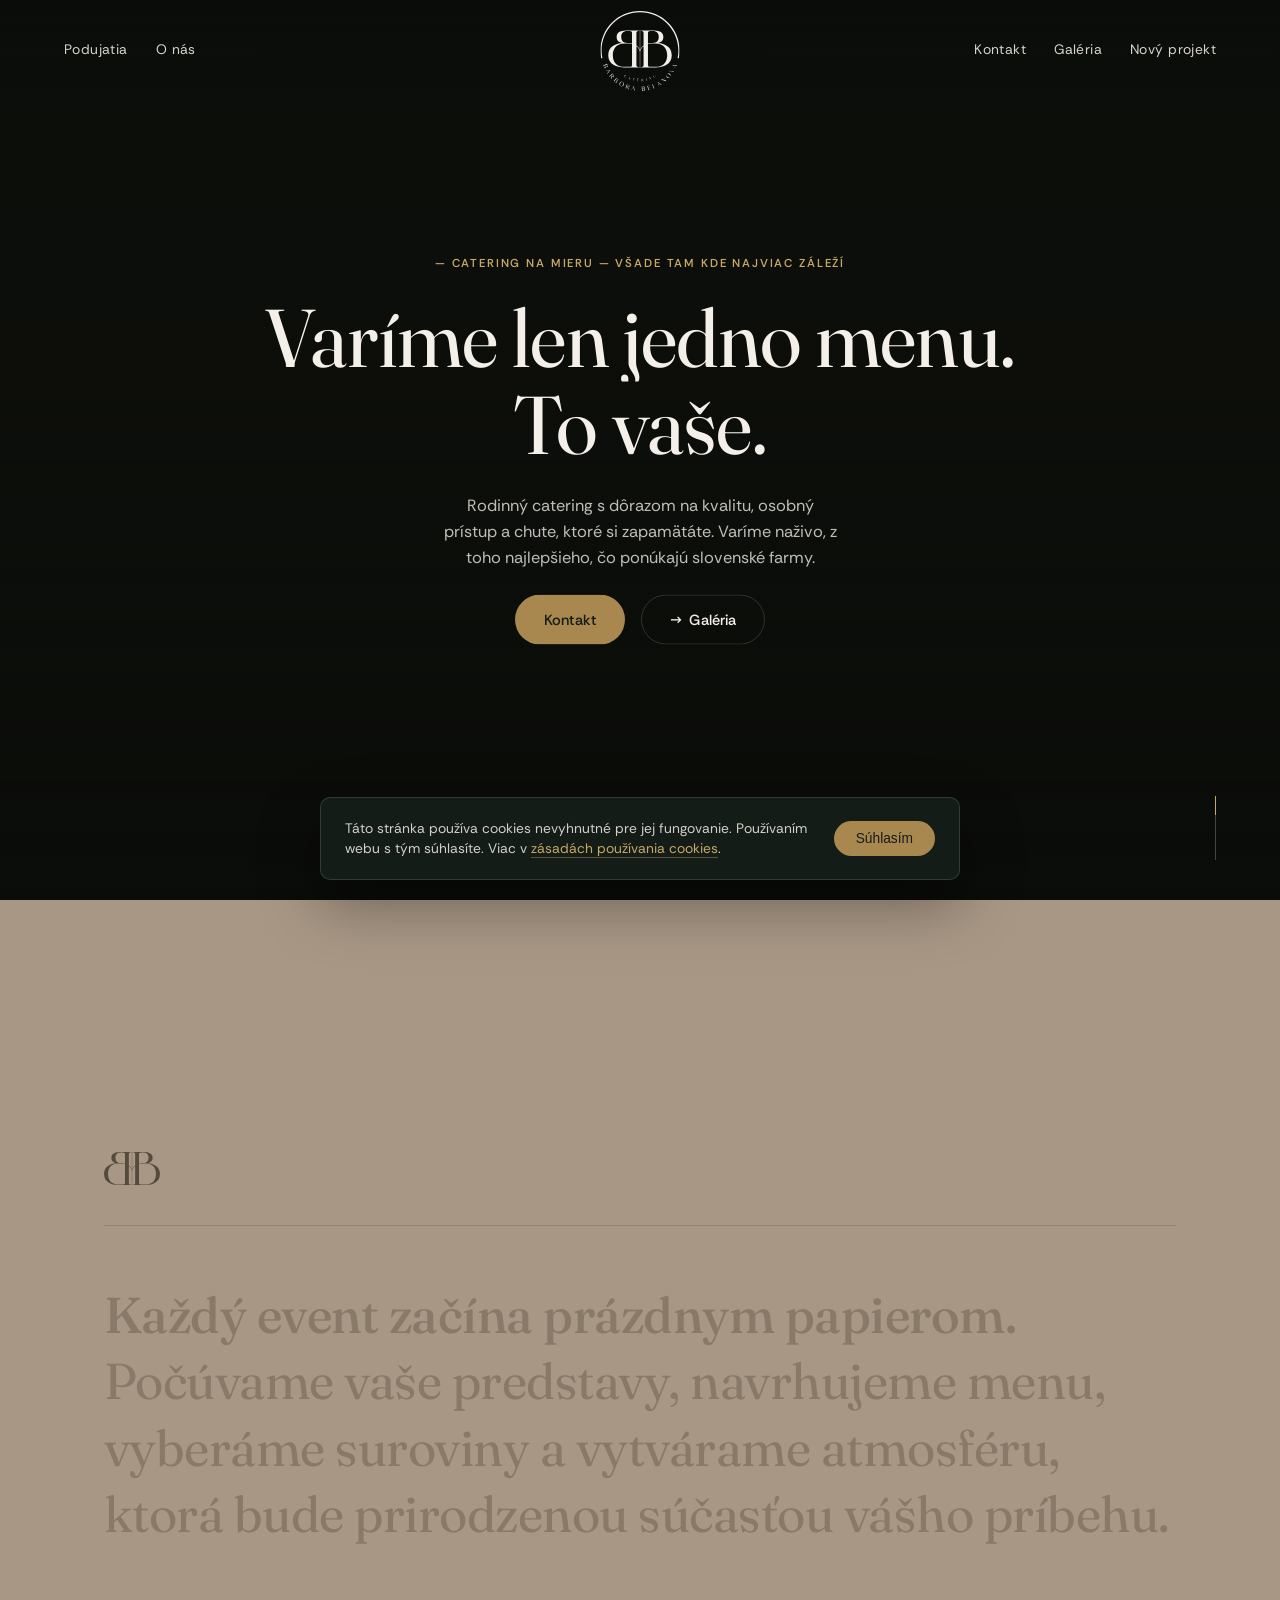
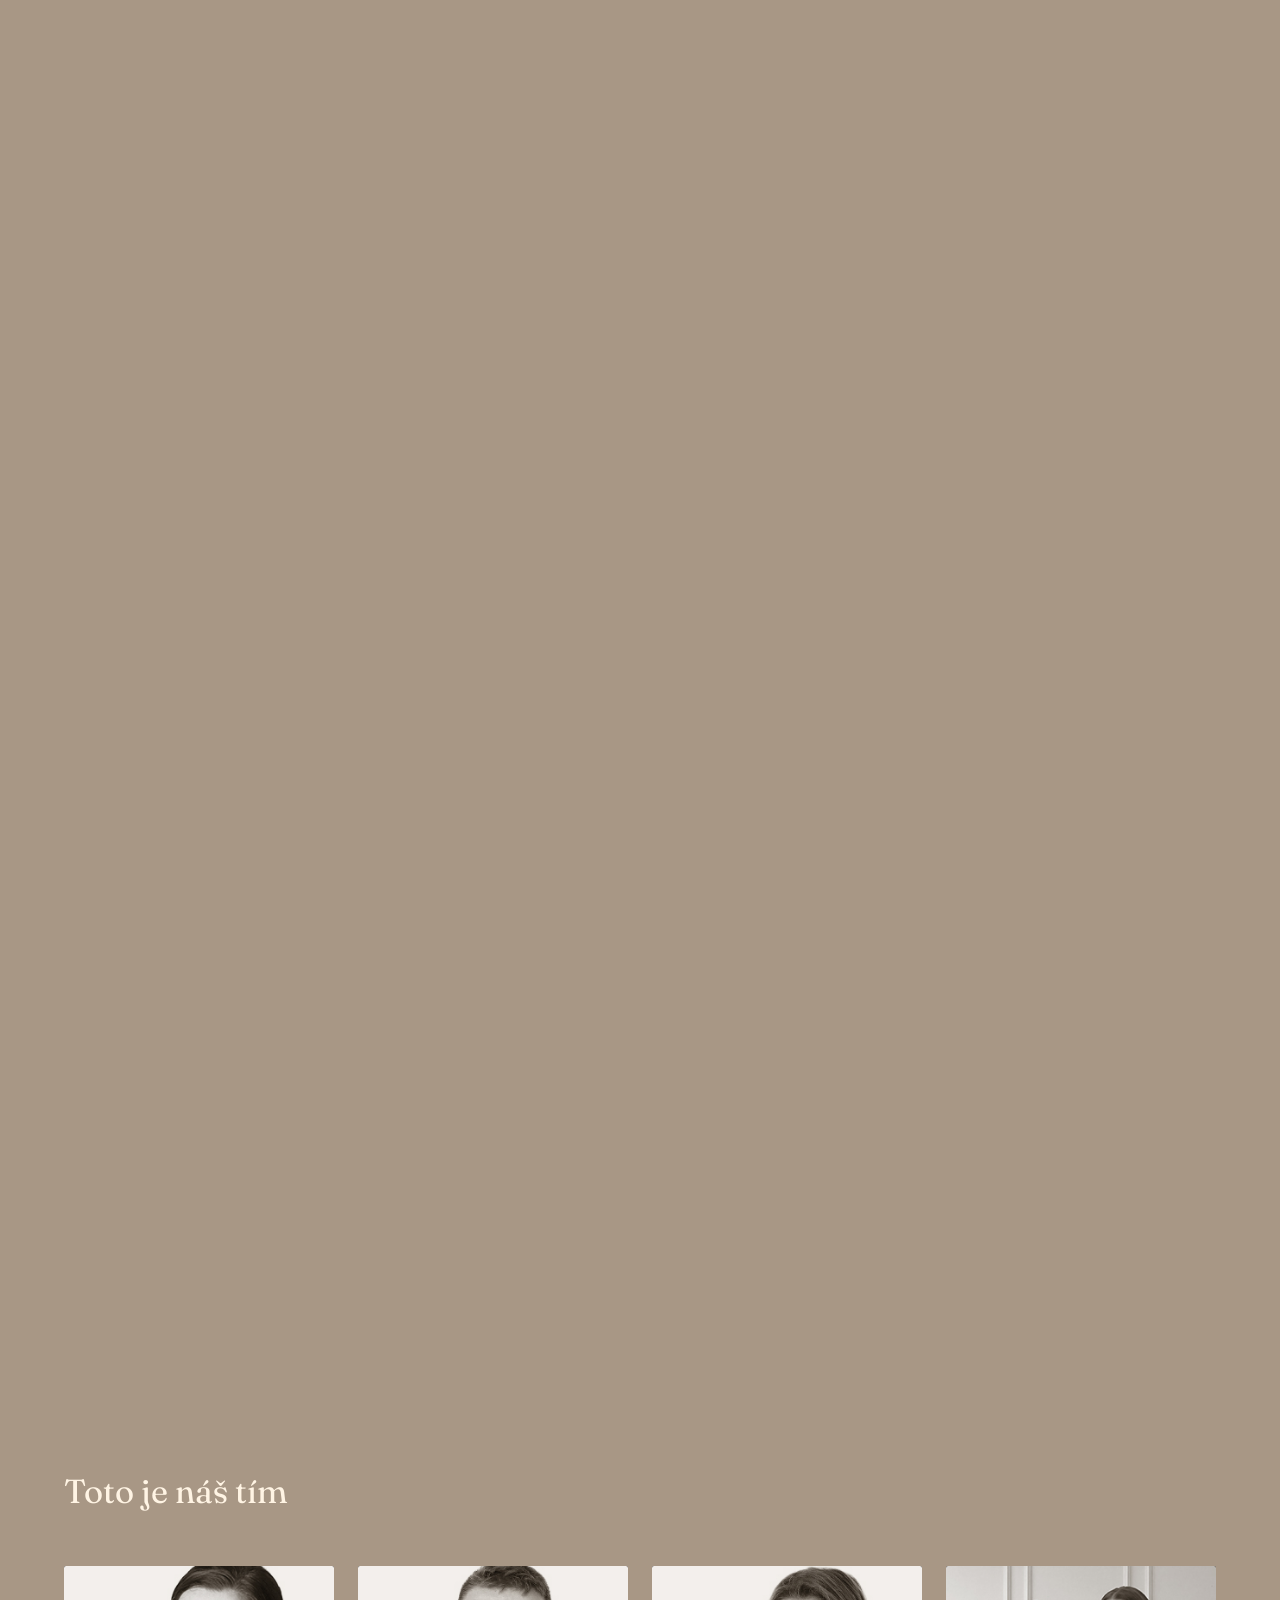
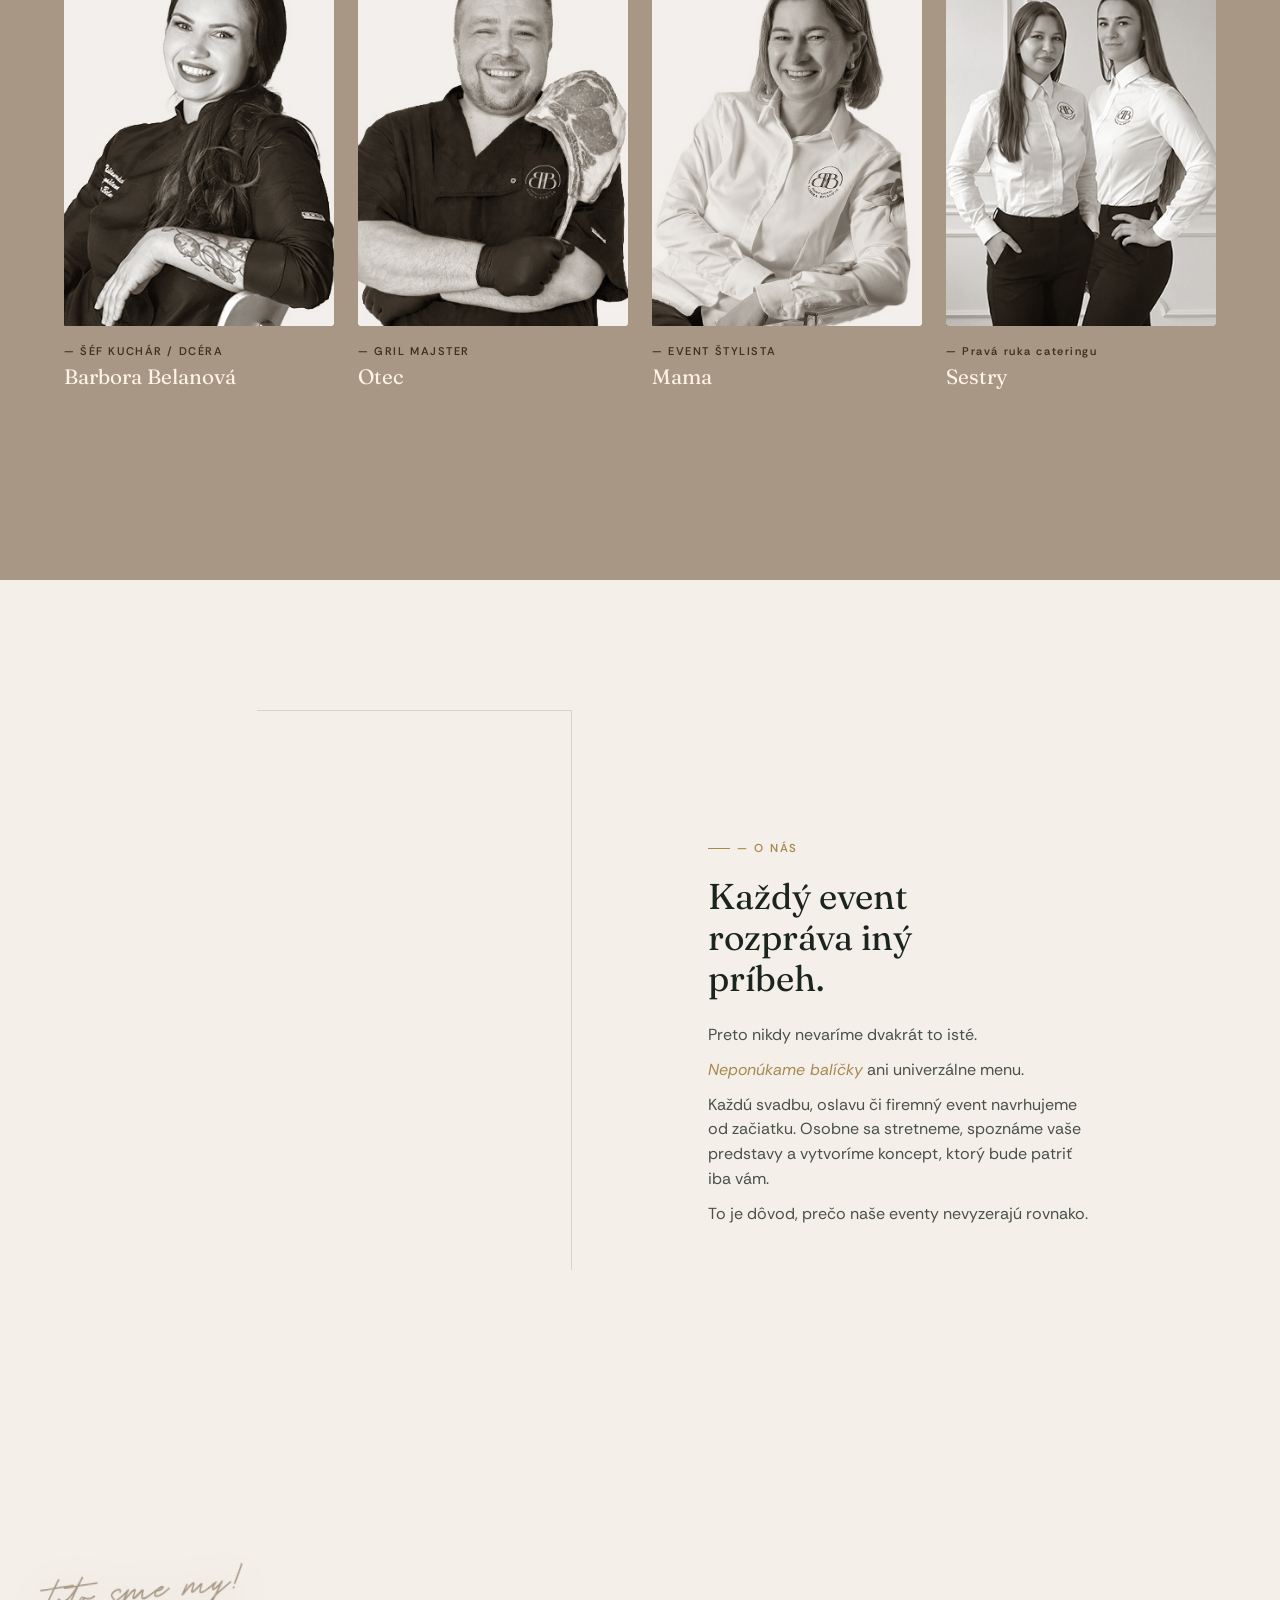
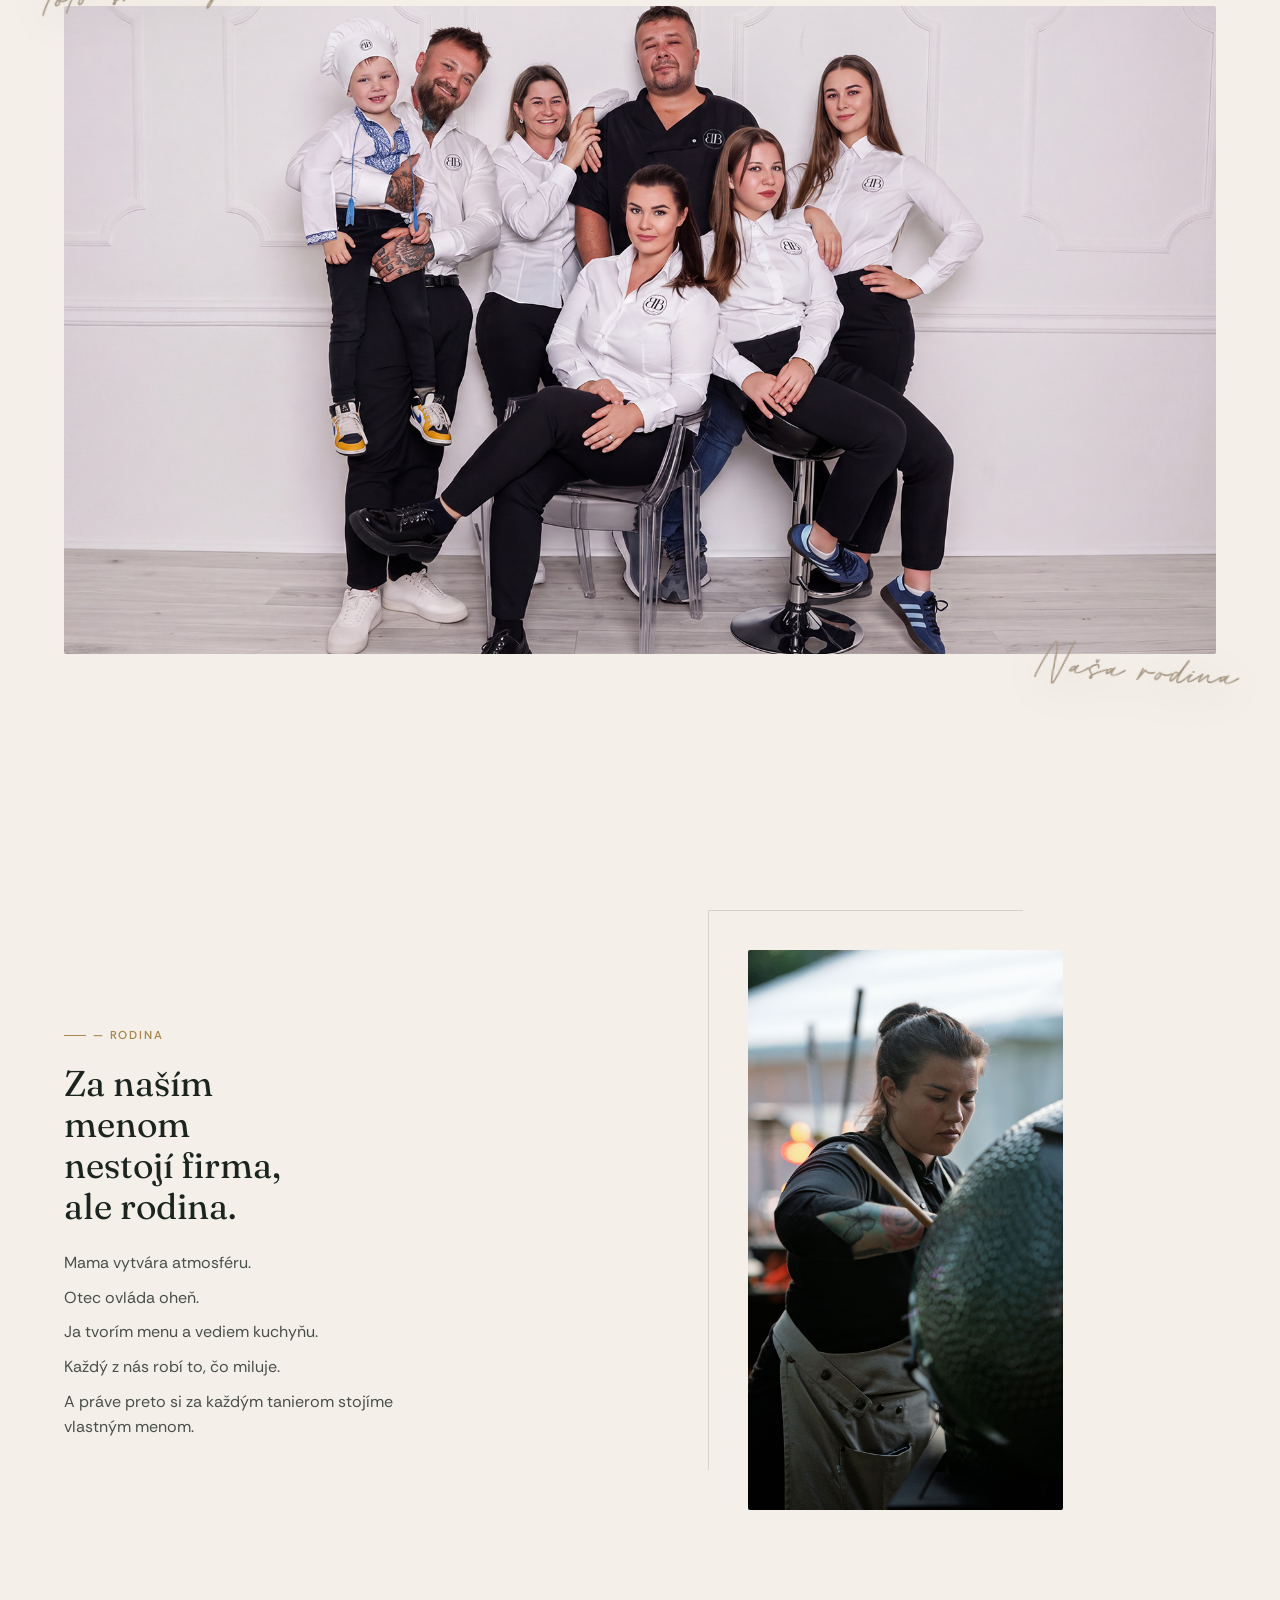
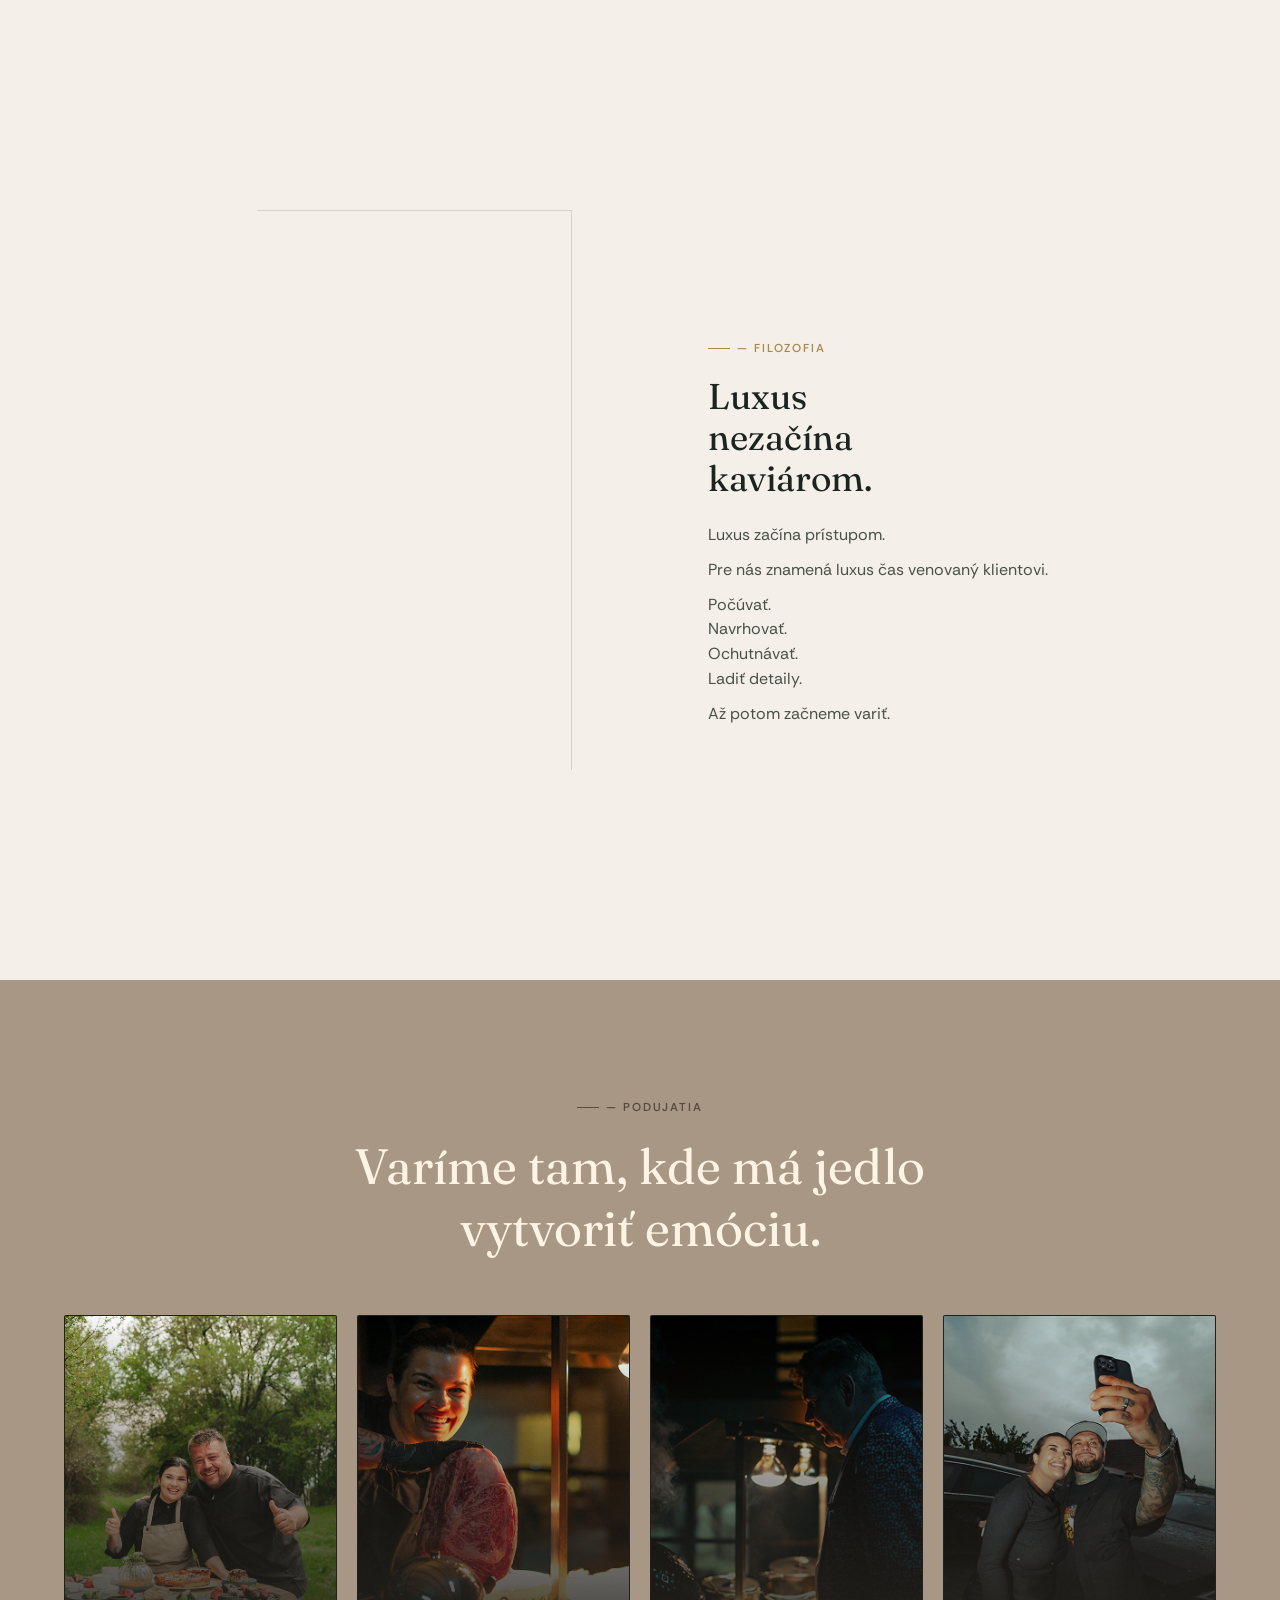
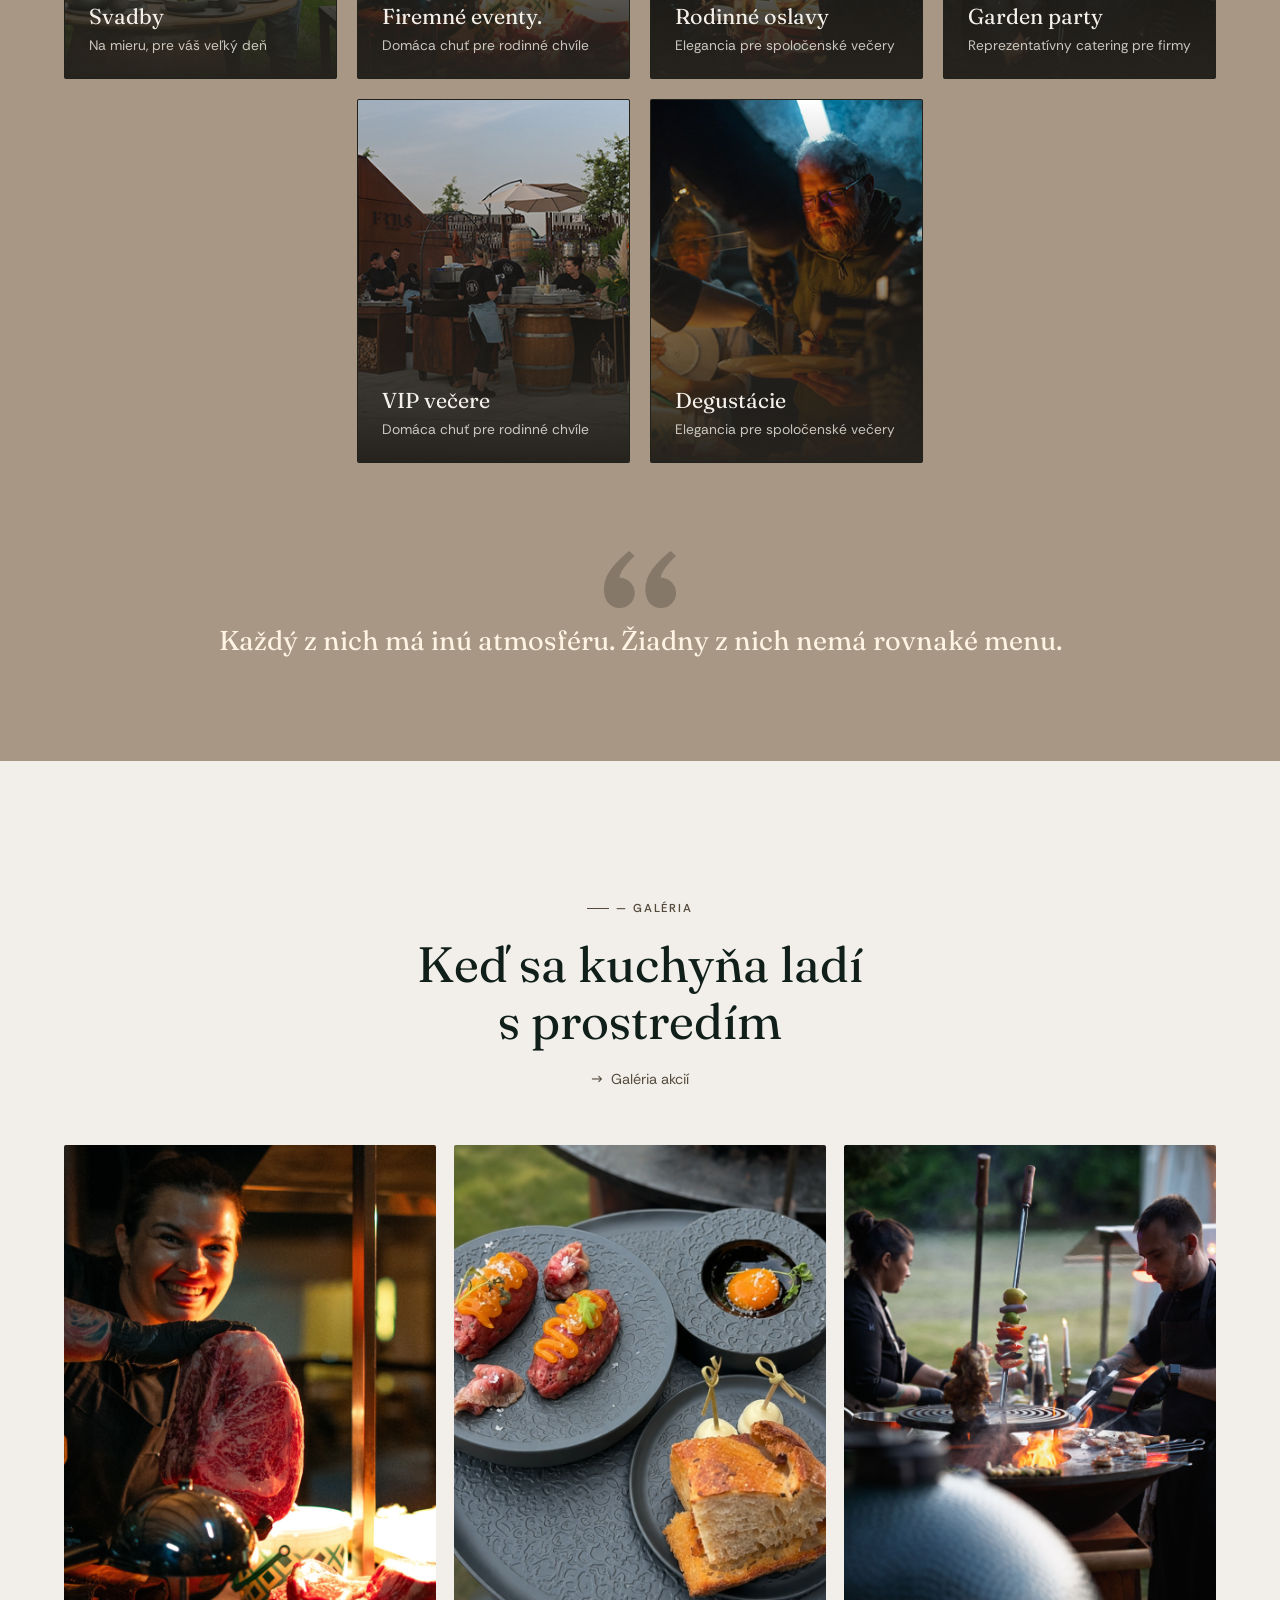
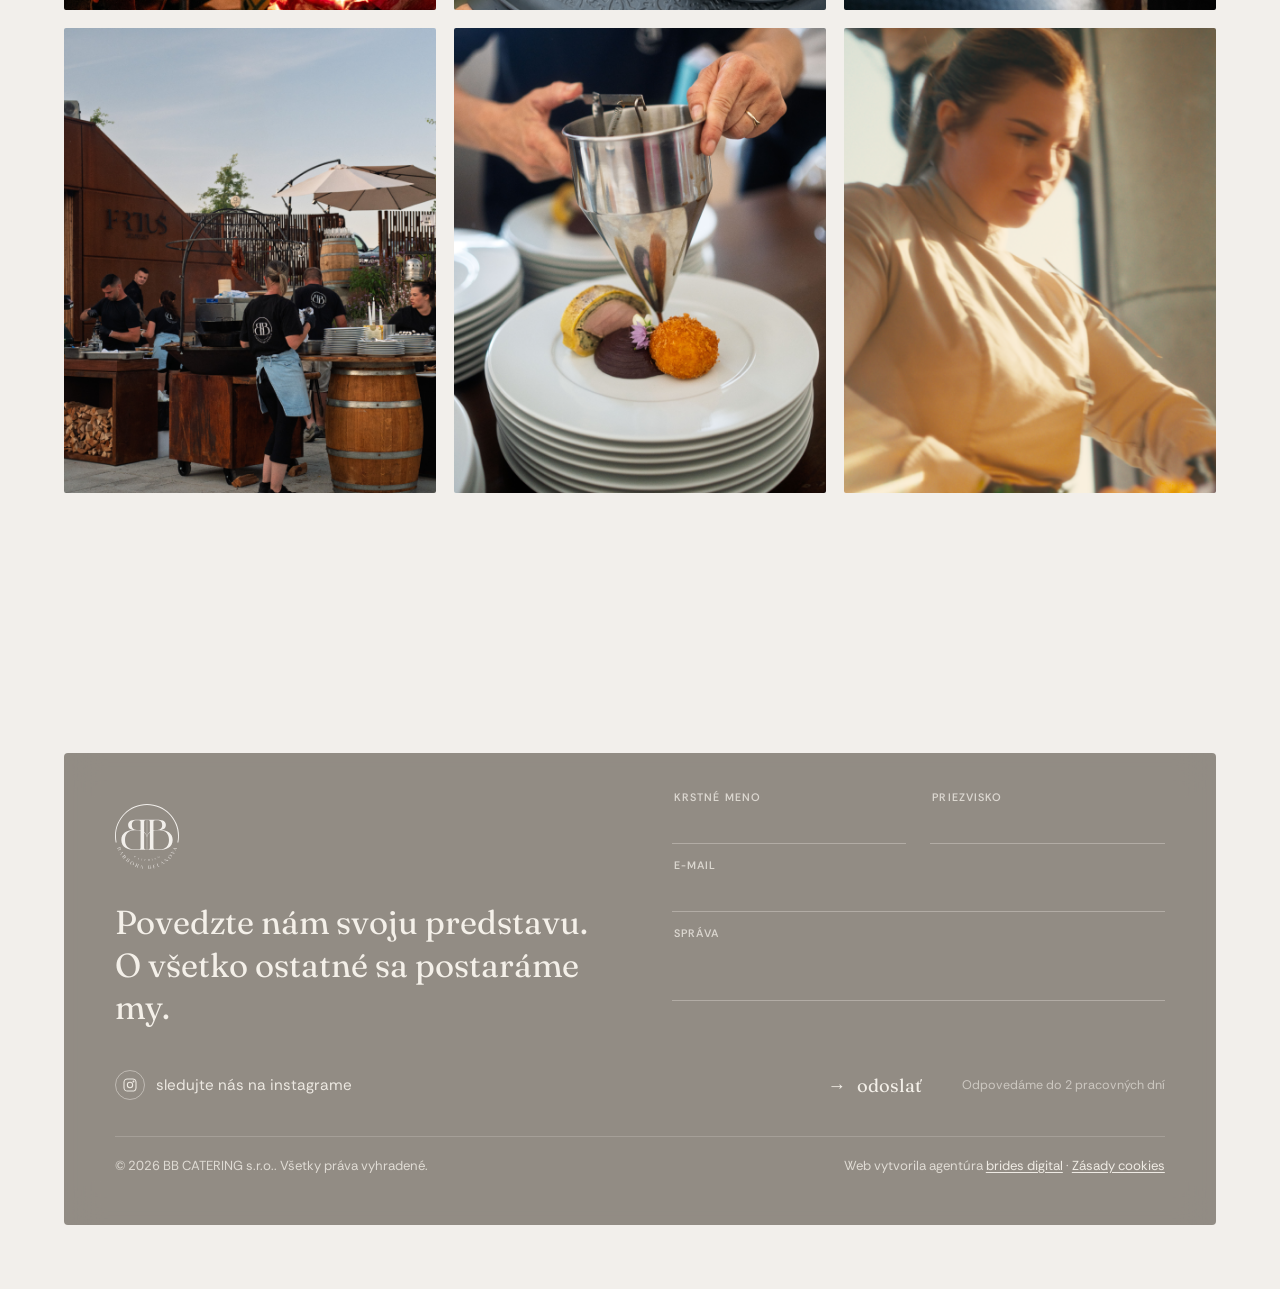
==== commit 8cb27cf1: "Add cookie policy page, link it from footer and cookie banner" ====
--- a/index.html
+++ b/index.html
@@ -389,20 +389,20 @@
         <input type="checkbox" name="botcheck" class="botcheck-field" tabindex="-1" autocomplete="off">
         <div class="form-row">
           <div class="form-field">
-            <input type="text" id="fname" name="fname" required placeholder=" ">
+            <input type="text" id="fname" name="meno" required placeholder=" ">
             <label for="fname">Krstné meno</label>
           </div>
           <div class="form-field">
-            <input type="text" id="flastname" name="flastname" required placeholder=" ">
+            <input type="text" id="flastname" name="priezvisko" required placeholder=" ">
             <label for="flastname">Priezvisko</label>
           </div>
         </div>
         <div class="form-field form-field--full">
-          <input type="email" id="femail" name="femail" required placeholder=" ">
+          <input type="email" id="femail" name="email" required placeholder=" ">
           <label for="femail">E-mail</label>
         </div>
         <div class="form-field form-field--full">
-          <textarea id="fmsg" name="fmsg" rows="2" required placeholder=" "></textarea>
+          <textarea id="fmsg" name="sprava" rows="2" required placeholder=" "></textarea>
           <label for="fmsg">Správa</label>
         </div>
       </form>
@@ -422,7 +422,7 @@
 
     <div class="contact-footer-row">
       <p class="footer-meta">© 2026 BB CATERING s.r.o.. Všetky práva vyhradené.</p>
-      <p class="footer-meta">Web vytvorila agentúra <a href="https://brides.digital" target="_blank" rel="noopener">brides digital</a></p>
+      <p class="footer-meta">Web vytvorila agentúra <a href="https://brides.digital" target="_blank" rel="noopener">brides digital</a> · <a href="zasady-cookies.html">Zásady cookies</a></p>
     </div>
   </div>
 </footer>
--- a/style.css
+++ b/style.css
@@ -1345,6 +1345,14 @@
   line-height: 1.5;
   color: rgba(244,240,233,0.85);
 }
+.cookie-banner-link {
+  color: var(--gold-bright);
+  border-bottom: 1px solid rgba(199,168,102,0.4);
+  transition: border-color 0.3s ease;
+}
+.cookie-banner-link:hover {
+  border-color: var(--gold-bright);
+}
 .cookie-banner-btn {
   flex: 0 0 auto;
   background: var(--gold);
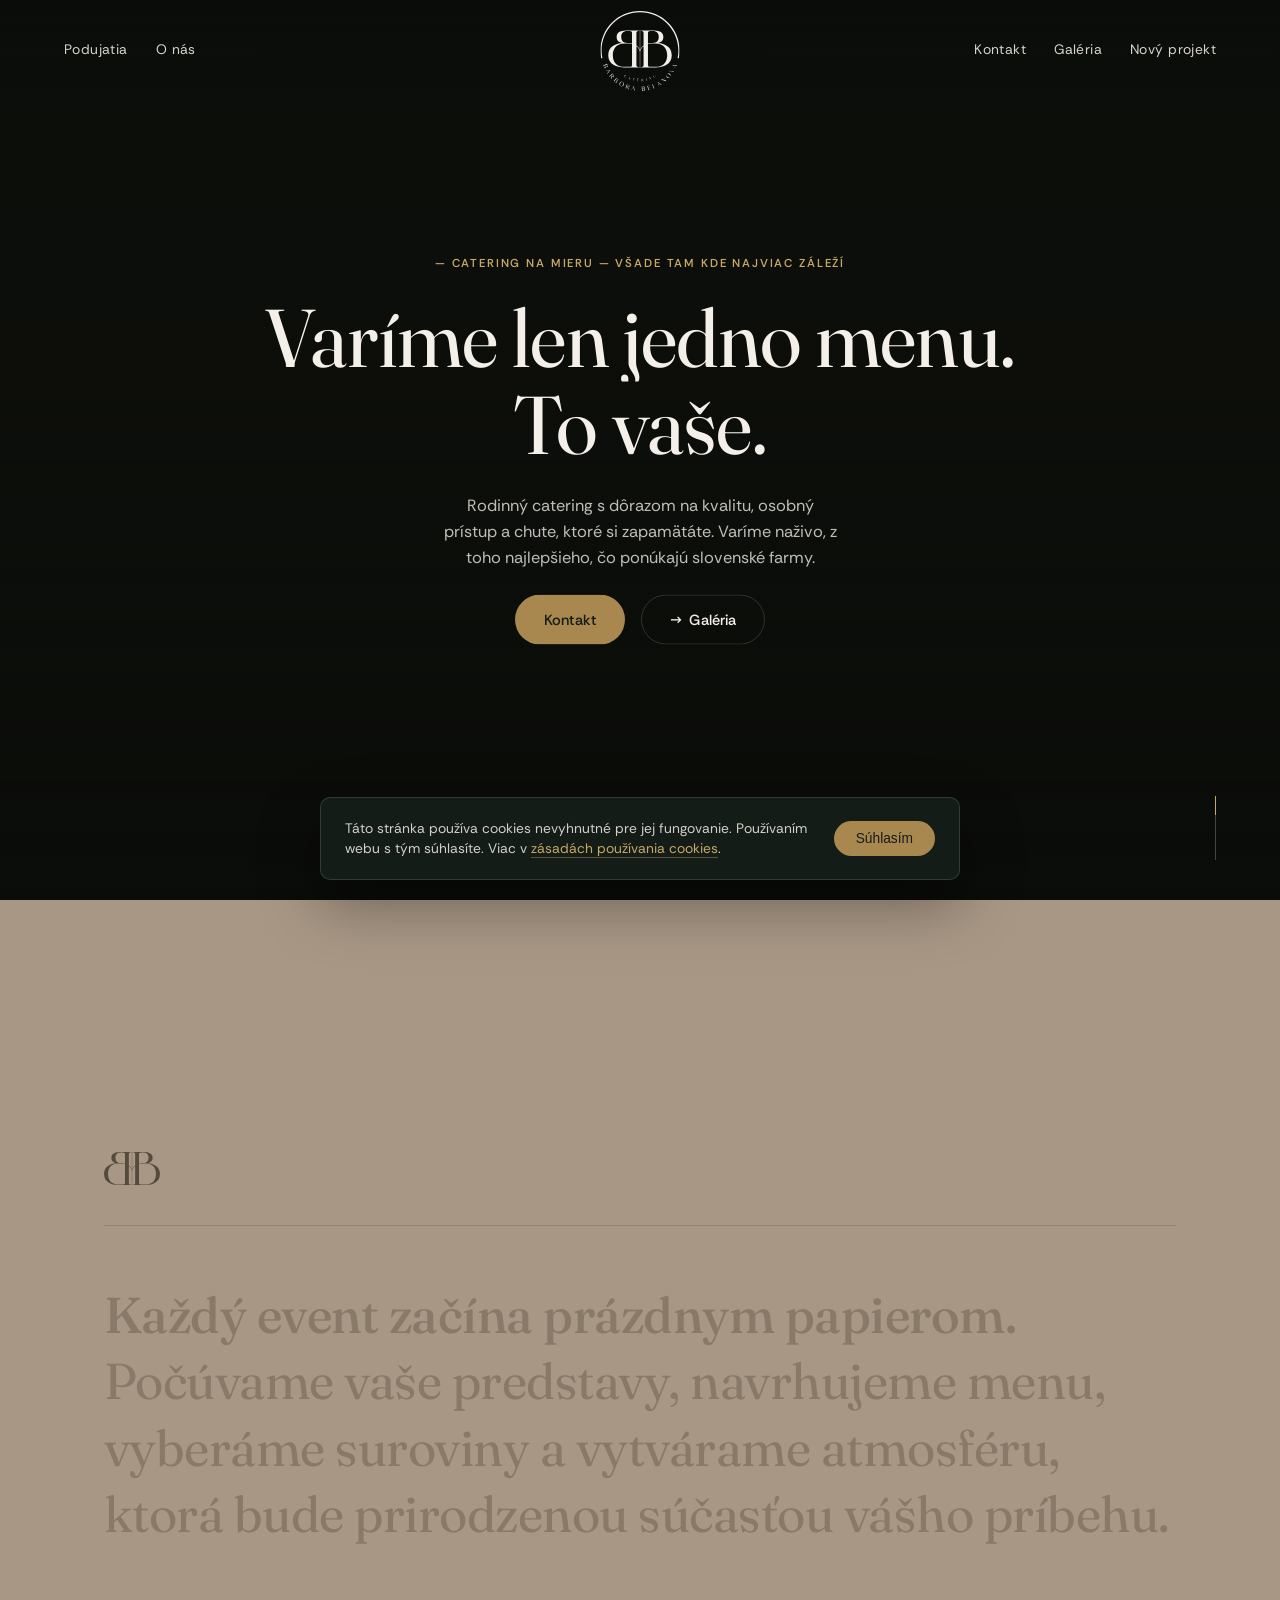
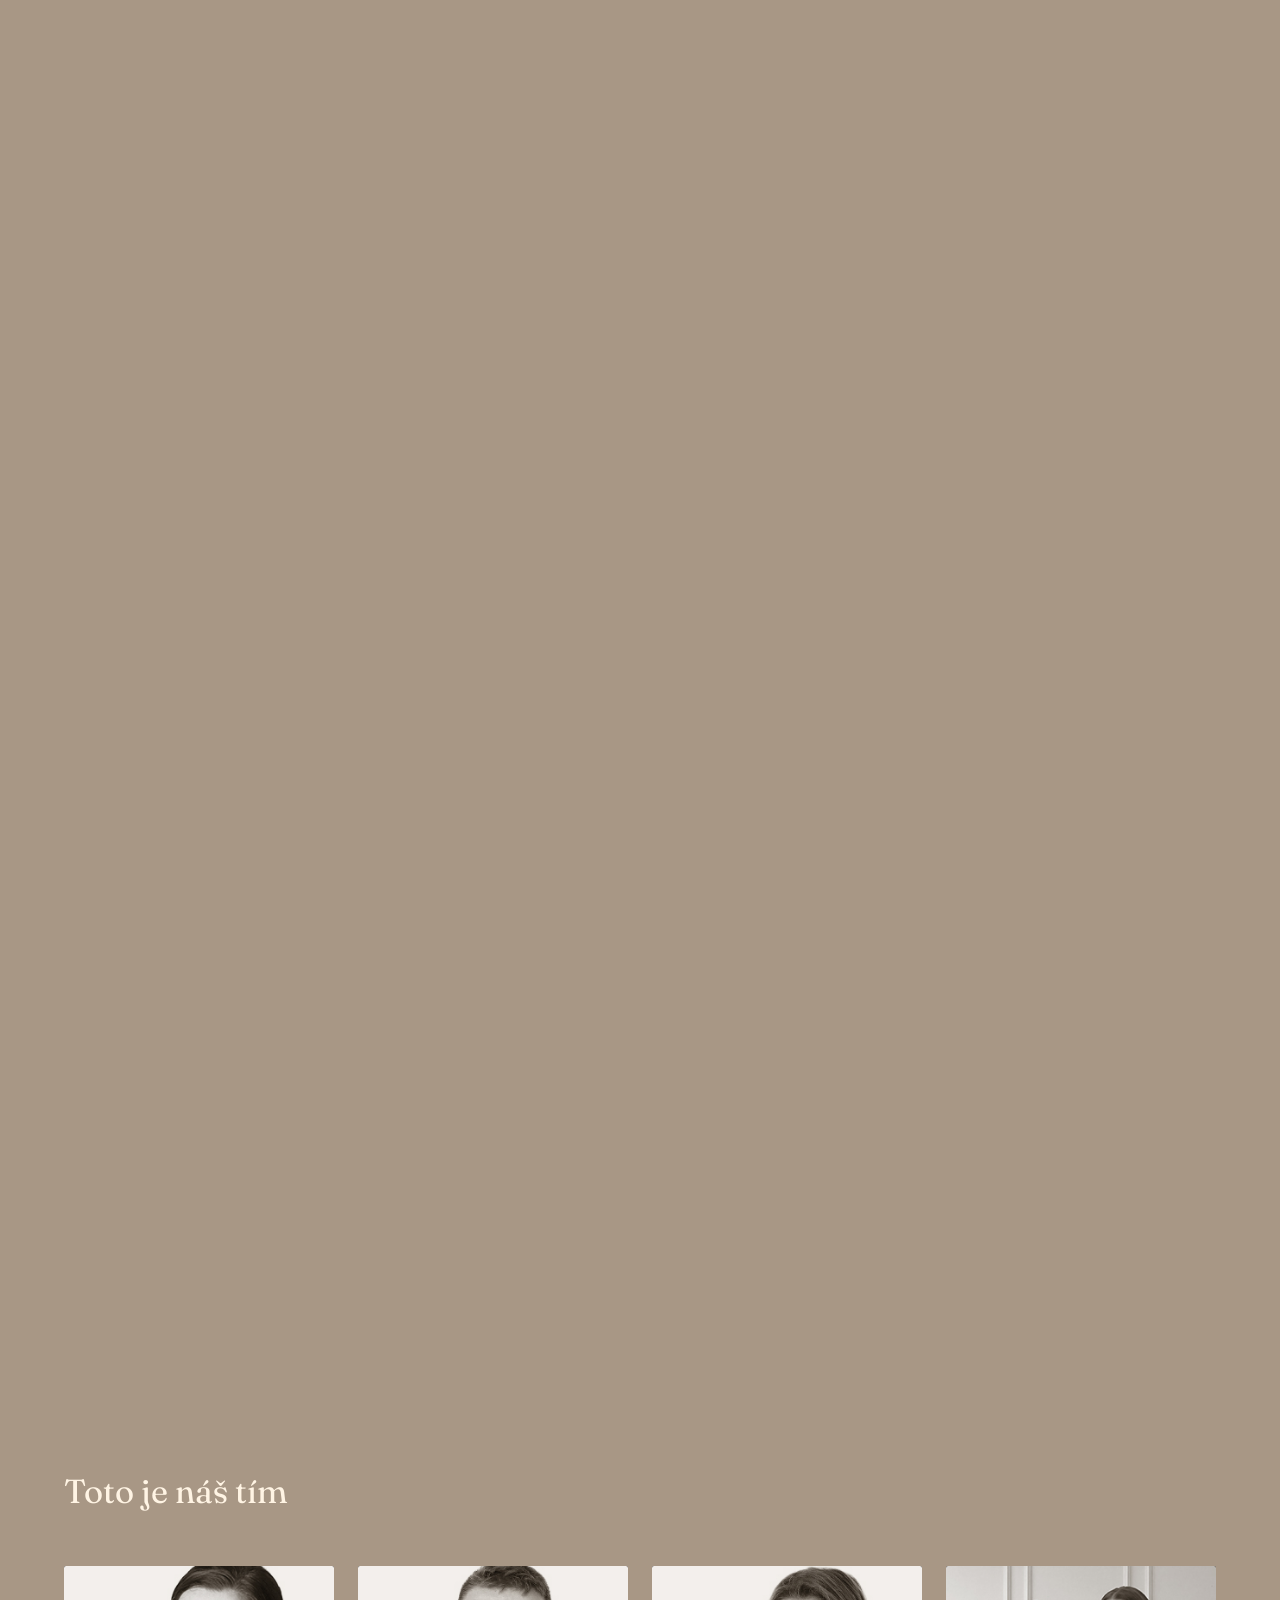
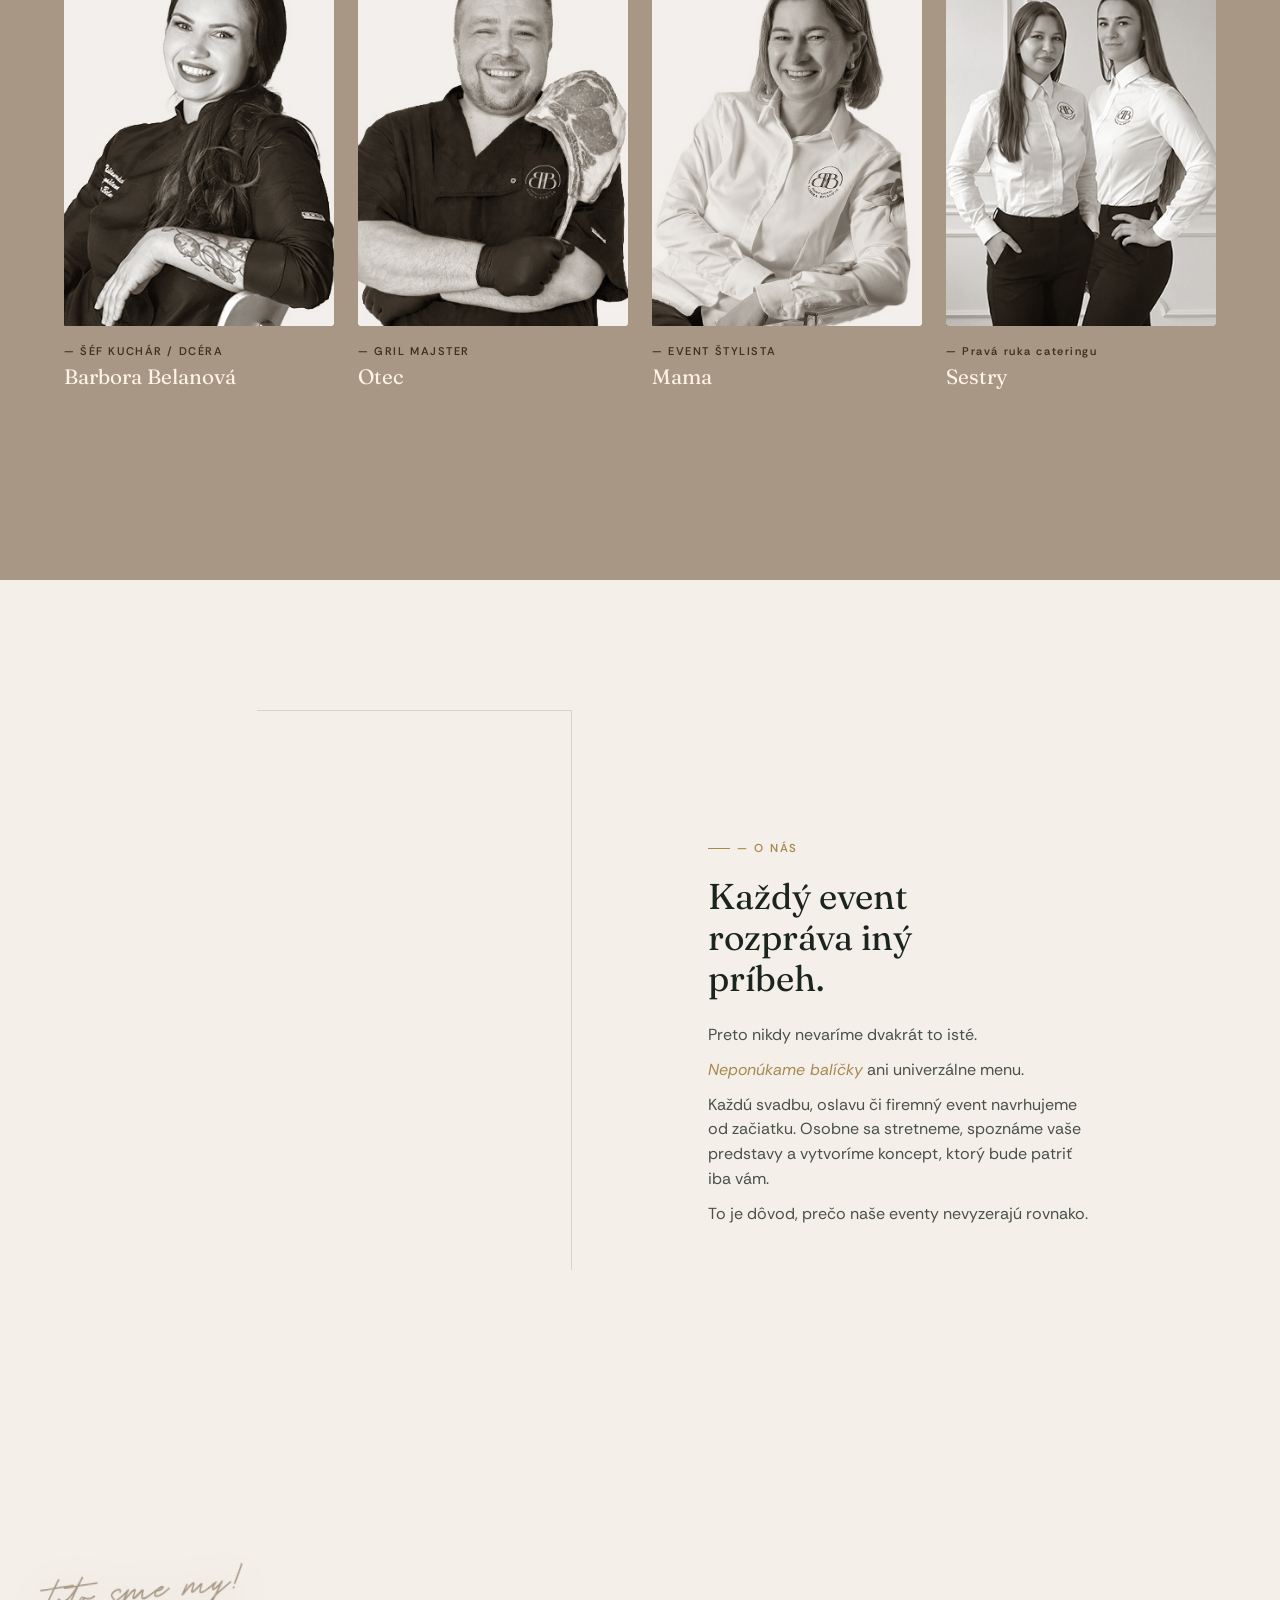
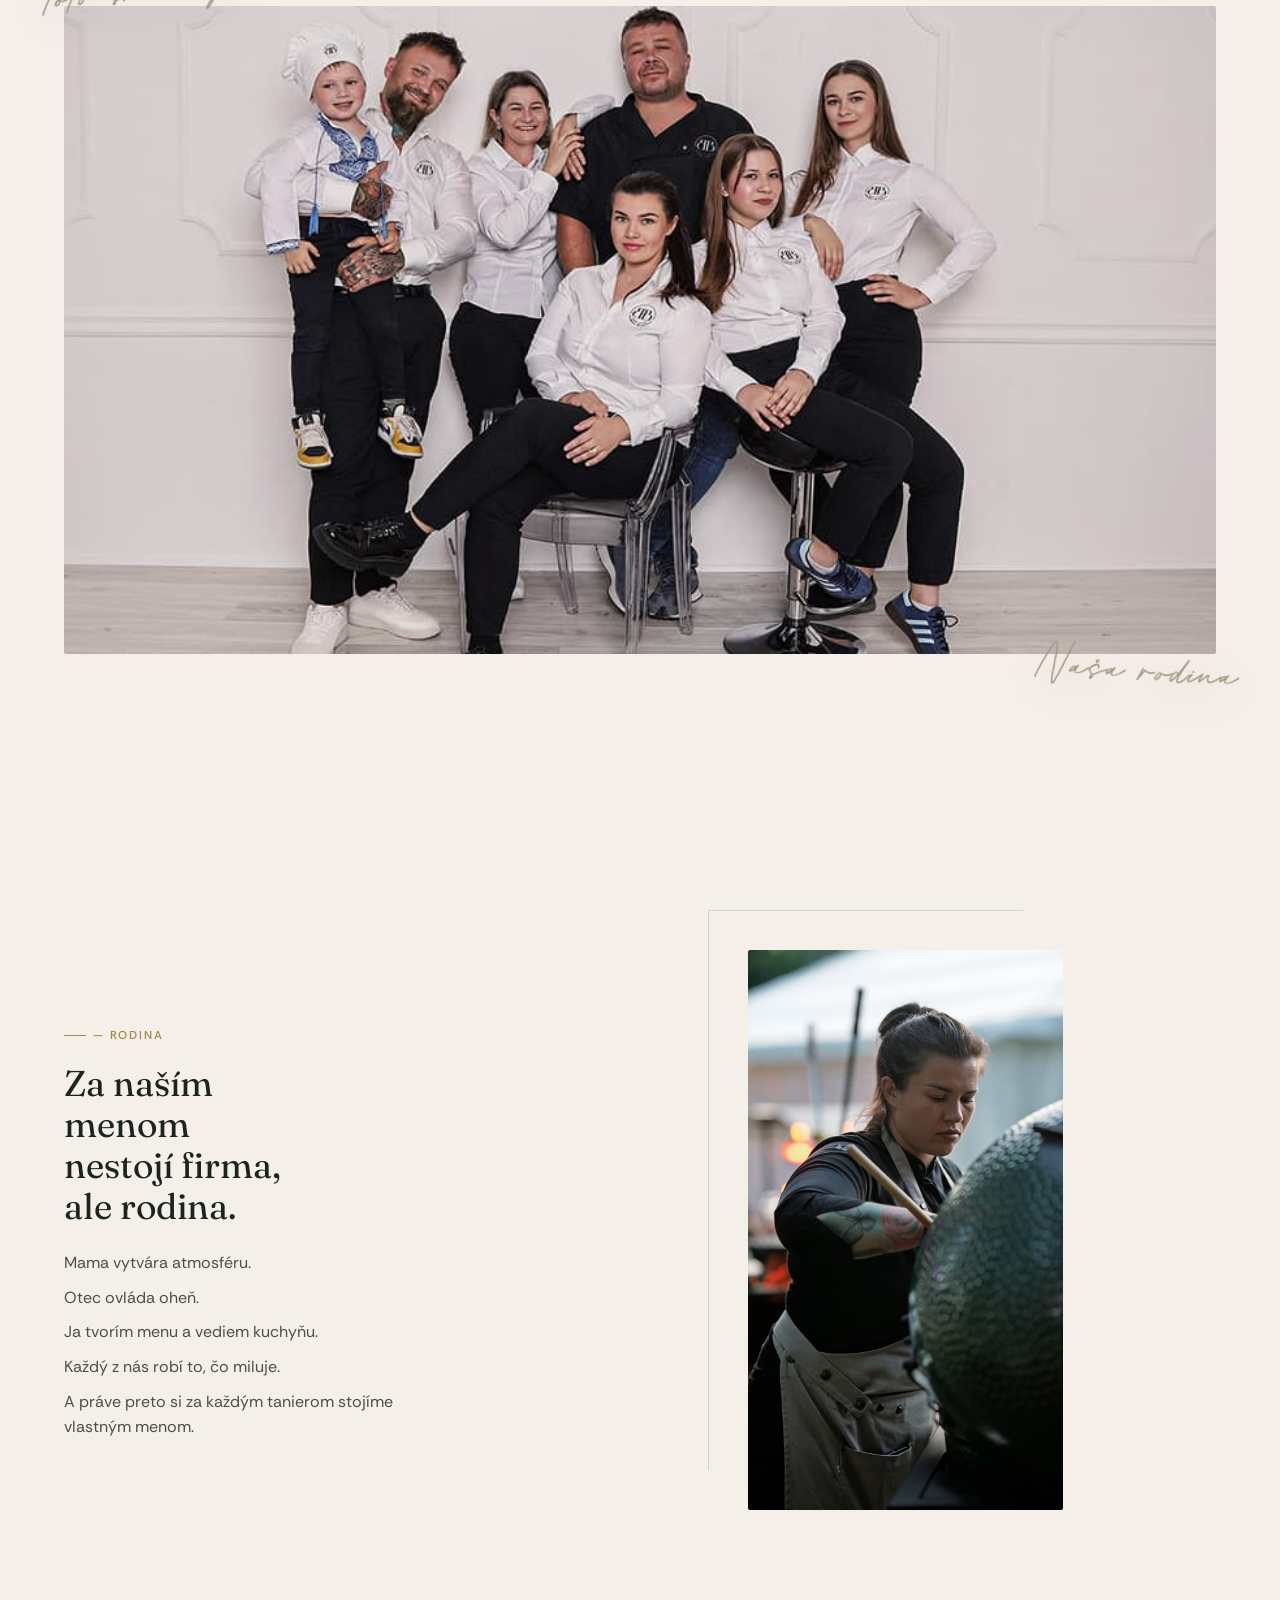
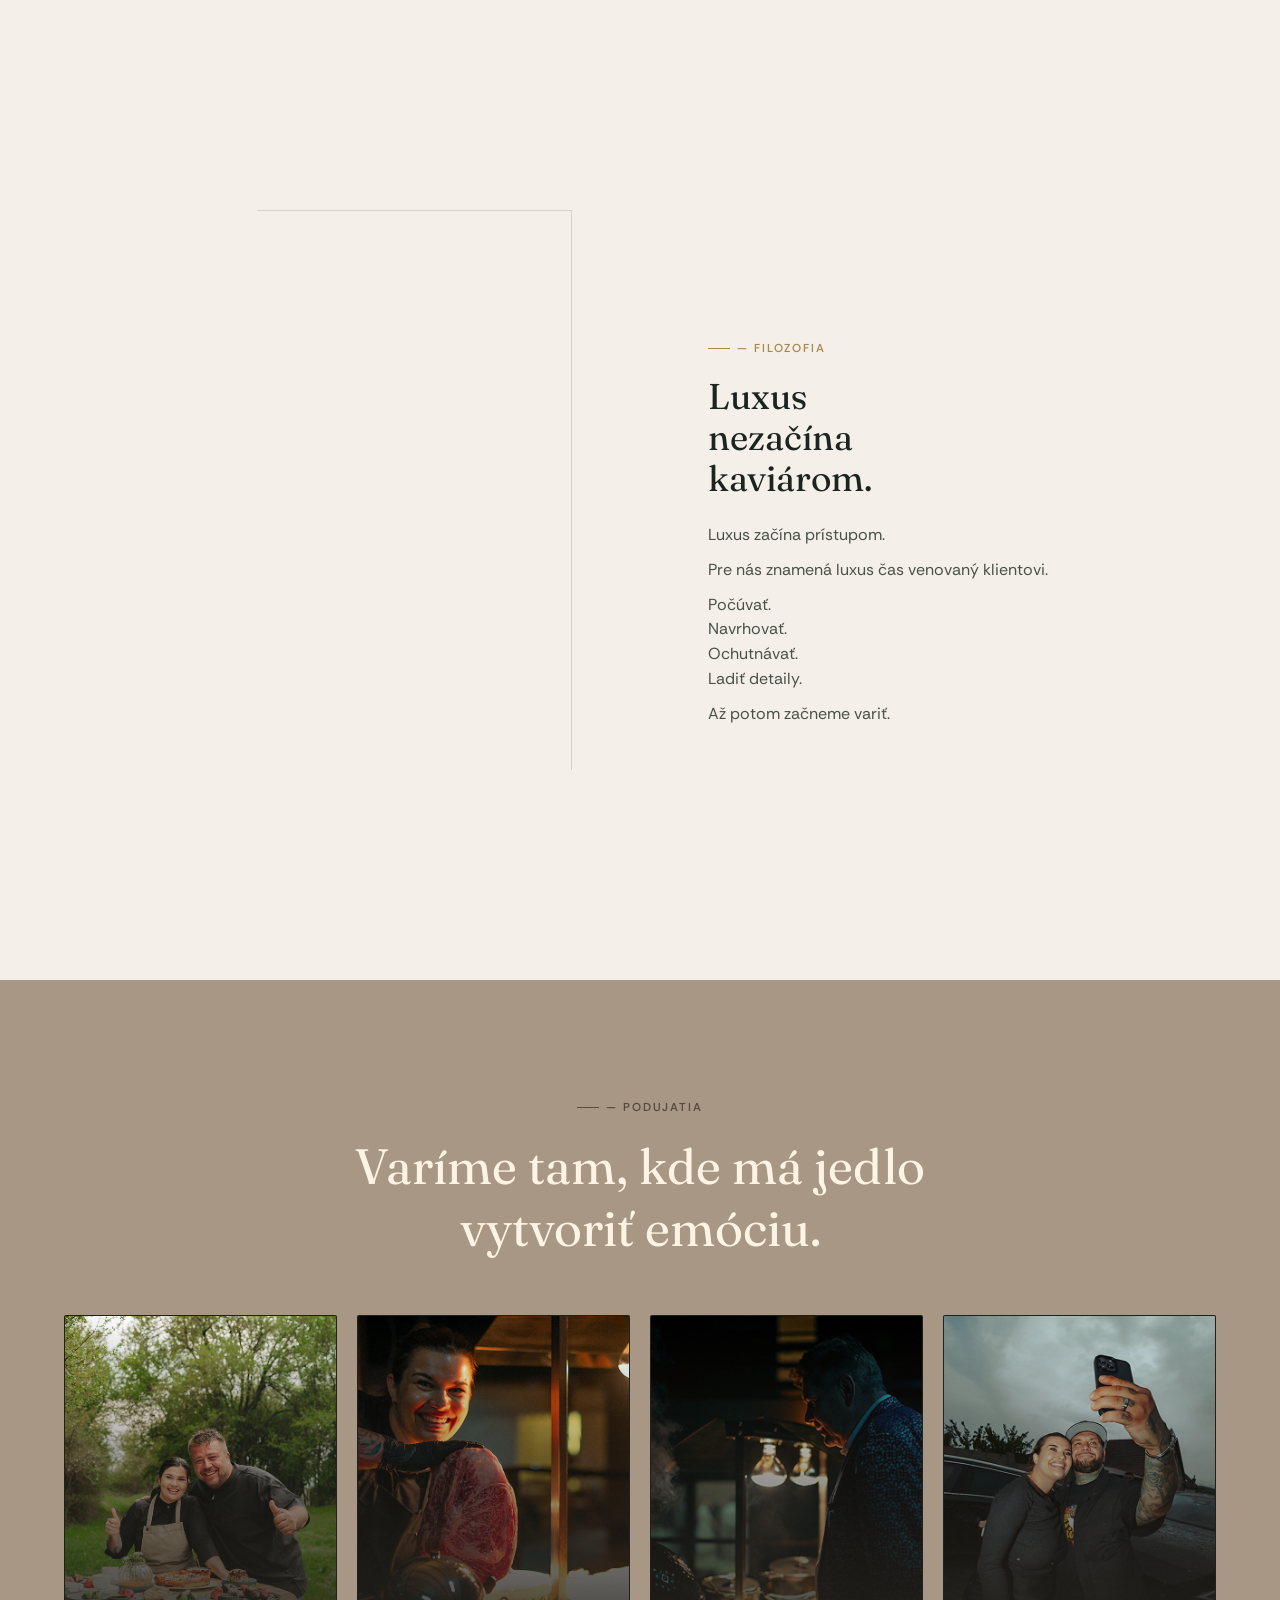
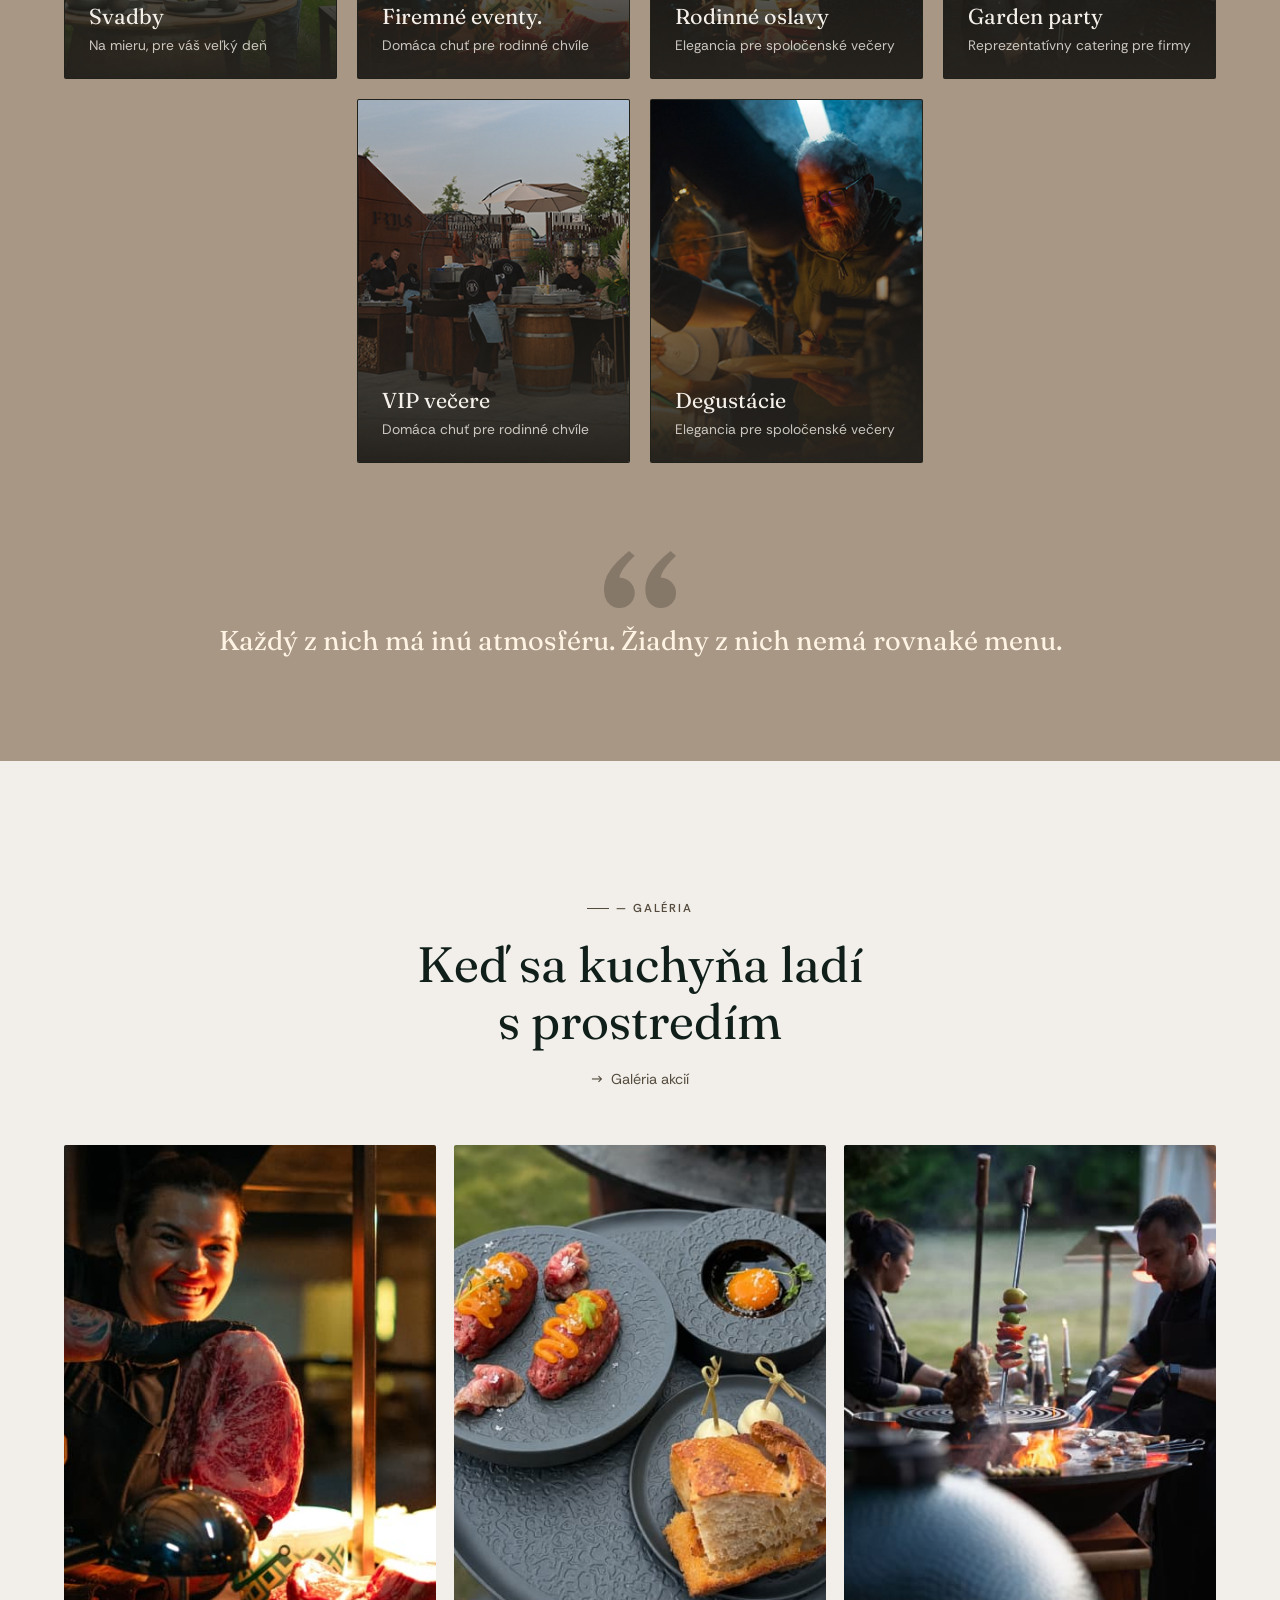
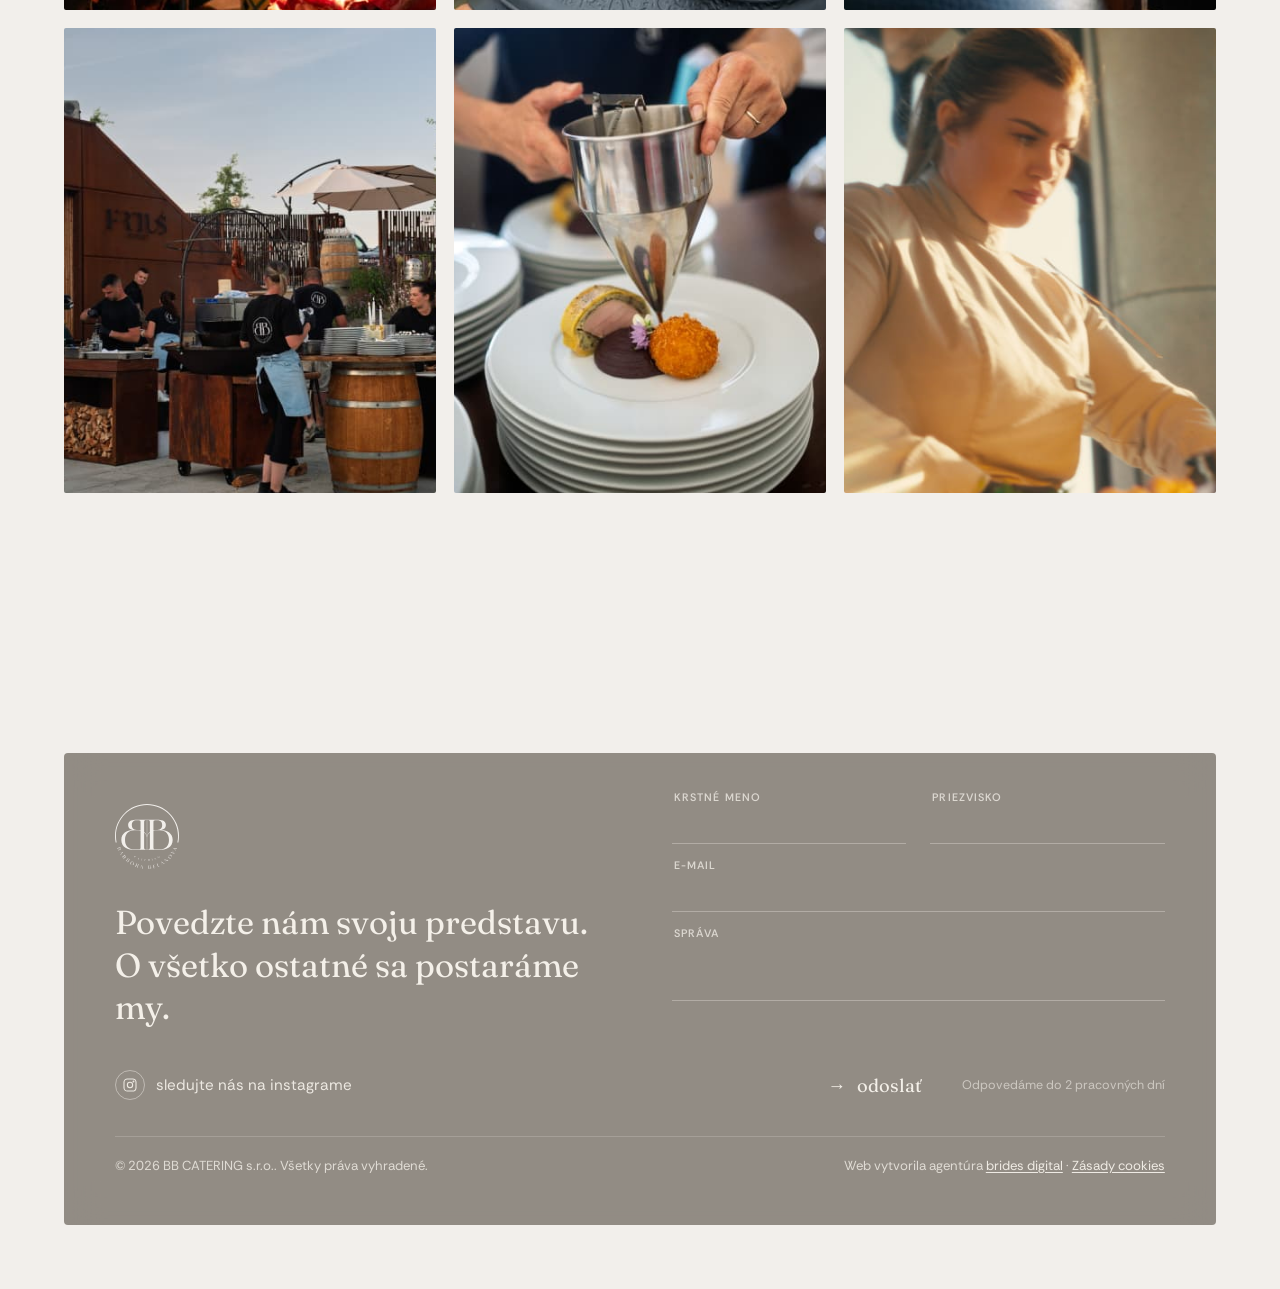
==== commit c1671603: "Switch gallery/story images from PNG to compressed JPEG" ====
--- a/index.html
+++ b/index.html
@@ -3,11 +3,49 @@
 <head>
 <meta charset="UTF-8">
 <meta name="viewport" content="width=device-width, initial-scale=1.0">
-<title>BB Catering — Premeníme váš event na fine dining zážitok</title>
+<title>BB Catering — Rodinný catering Barbora Belanová</title>
+<meta name="description" content="Rodinný catering na mieru pre svadby, firemné akcie, rodinné oslavy a VIP večere po celom Slovensku. Varíme naživo, zo slovenských surovín, s osobným prístupom — BB Catering Barbora Belanová.">
+<link rel="canonical" href="https://www.bbcatering.sk/">
+
+<!-- Open Graph (Facebook, WhatsApp, LinkedIn previews) -->
+<meta property="og:type" content="website">
+<meta property="og:site_name" content="BB Catering">
+<meta property="og:title" content="BB Catering — Rodinný catering Barbora Belanová">
+<meta property="og:description" content="Rodinný catering na mieru pre svadby, firemné akcie, rodinné oslavy a VIP večere po celom Slovensku. Varíme naživo, zo slovenských surovín, s osobným prístupom.">
+<meta property="og:url" content="https://www.bbcatering.sk/">
+<meta property="og:image" content="https://www.bbcatering.sk/assets/og-image.jpg">
+<meta property="og:locale" content="sk_SK">
+
+<!-- Twitter/X card -->
+<meta name="twitter:card" content="summary_large_image">
+<meta name="twitter:title" content="BB Catering — Rodinný catering Barbora Belanová">
+<meta name="twitter:description" content="Rodinný catering na mieru pre svadby, firemné akcie, rodinné oslavy a VIP večere po celom Slovensku.">
+<meta name="twitter:image" content="https://www.bbcatering.sk/assets/og-image.jpg">
+
 <link rel="preconnect" href="https://fonts.googleapis.com">
 <link rel="preconnect" href="https://fonts.gstatic.com" crossorigin>
 <link href="https://fonts.googleapis.com/css2?family=Rethink+Sans:ital,wght@0,400;0,500;0,600;0,700;1,400&family=Fraunces:ital,opsz,wght@0,9..144,300;0,9..144,400;0,9..144,500;1,9..144,400;1,9..144,500&display=swap" rel="stylesheet">
 <link rel="stylesheet" href="style.css">
+
+<!-- Structured data: local business / catering service -->
+<script type="application/ld+json">
+{
+  "@context": "https://schema.org",
+  "@type": "FoodEstablishment",
+  "name": "BB Catering — Rodinný catering Barbora Belanová",
+  "url": "https://www.bbcatering.sk/",
+  "image": "https://www.bbcatering.sk/assets/og-image.jpg",
+  "description": "Rodinný catering na mieru pre svadby, firemné akcie, rodinné oslavy a VIP večere po celom Slovensku. Varíme naživo, zo slovenských surovín.",
+  "email": "info@bbcatering.sk",
+  "areaServed": {
+    "@type": "Country",
+    "name": "Slovensko"
+  },
+  "sameAs": [
+    "https://www.instagram.com/chef_barbora_belanova/"
+  ]
+}
+</script>
 </head>
 <body>
 
@@ -81,13 +119,13 @@
       </div>
 
       <div class="hero-video-cell" data-hero-cell="2">
-        <video autoplay muted loop playsinline preload="auto" data-hero-video>
+        <video autoplay muted loop playsinline preload="metadata" data-hero-video>
           <source src="https://pub-b56ad53318b444369f1eda44267ab2a8.r2.dev/BB_video_web_hero2.mp4" type="video/mp4">
         </video>
       </div>
 
       <div class="hero-video-cell" data-hero-cell="3">
-        <video autoplay muted loop playsinline preload="auto" data-hero-video>
+        <video autoplay muted loop playsinline preload="metadata" data-hero-video>
           <source src="https://pub-b56ad53318b444369f1eda44267ab2a8.r2.dev/BB_video_web_hero3.mp4" type="video/mp4">
         </video>
       </div>
@@ -98,7 +136,7 @@
 
   <div class="hero-content">
     <p class="hero-eyebrow reveal-fade">— CATERING NA MIERU — VŠADE TAM KDE NAJVIAC ZÁLEŽÍ</p>
-    <h1 class="hero-title">
+    <h1 class="hero-title" aria-label="BB Catering — Rodinný catering. Varíme len jedno menu. To vaše.">
       <span class="line reveal-line"><span class="ink">Varíme len jedno menu.</span></span>
       <span class="line reveal-line"><span class="ink">To vaše.</span></span>
     </h1>
@@ -194,7 +232,7 @@
   <div class="story-block-full">
     <div class="story-media-pair">
       <figure class="story-figure story-figure--tall reveal-scale">
-        <video autoplay muted loop playsinline preload="auto">
+        <video muted loop playsinline preload="none" data-lazy-video>
           <source src="https://pub-b56ad53318b444369f1eda44267ab2a8.r2.dev/BB_video_onas.mp4" type="video/mp4">
         </video>
       </figure>
@@ -254,7 +292,7 @@
     </div>
     <div class="story-media-pair">
       <figure class="story-figure story-figure--tall reveal-scale">
-        <img src="assets/obr_3_1.png" alt="Šéfkuchárka pri grile">
+        <img src="assets/obr_3_1.jpg" alt="Šéfkuchárka pri grile">
       </figure>
     </div>
   </div>
@@ -263,7 +301,7 @@
   <div class="story-block-full">
     <div class="story-media-single">
       <figure class="story-figure story-figure--tall reveal-scale">
-        <video autoplay muted loop playsinline preload="auto">
+        <video muted loop playsinline preload="none" data-lazy-video>
           <source src="https://pub-b56ad53318b444369f1eda44267ab2a8.r2.dev/onas_posledne.mp4" type="video/mp4">
         </video>
       </figure>
@@ -363,12 +401,12 @@
   </div>
 
   <div class="gallery-grid">
-    <figure class="gallery-item reveal-fade"><img src="assets/gal_1.png" alt="Šéfkuchárka pri grilovaní mäsa"></figure>
-    <figure class="gallery-item reveal-fade"><img src="assets/gal_2.png" alt="Servírované jedlá na tanieroch"></figure>
-    <figure class="gallery-item reveal-fade"><img src="assets/gal_3.png" alt="Príprava jedla na grile v exteriéri"></figure>
-    <figure class="gallery-item reveal-fade"><img src="assets/gal_4.png" alt="Exteriér cateringovej akcie"></figure>
-    <figure class="gallery-item reveal-fade"><img src="assets/gal_5.png" alt="Servírovanie jedla hosťom"></figure>
-    <figure class="gallery-item reveal-fade"><img src="assets/gal_6.png" alt="Príprava jedla v interiéri"></figure>
+    <figure class="gallery-item reveal-fade"><img src="assets/gal_1.jpg" alt="Šéfkuchárka pri grilovaní mäsa"></figure>
+    <figure class="gallery-item reveal-fade"><img src="assets/gal_2.jpg" alt="Servírované jedlá na tanieroch"></figure>
+    <figure class="gallery-item reveal-fade"><img src="assets/gal_3.jpg" alt="Príprava jedla na grile v exteriéri"></figure>
+    <figure class="gallery-item reveal-fade"><img src="assets/gal_4.jpg" alt="Exteriér cateringovej akcie"></figure>
+    <figure class="gallery-item reveal-fade"><img src="assets/gal_5.jpg" alt="Servírovanie jedla hosťom"></figure>
+    <figure class="gallery-item reveal-fade"><img src="assets/gal_6.jpg" alt="Príprava jedla v interiéri"></figure>
   </div>
 </section>
 
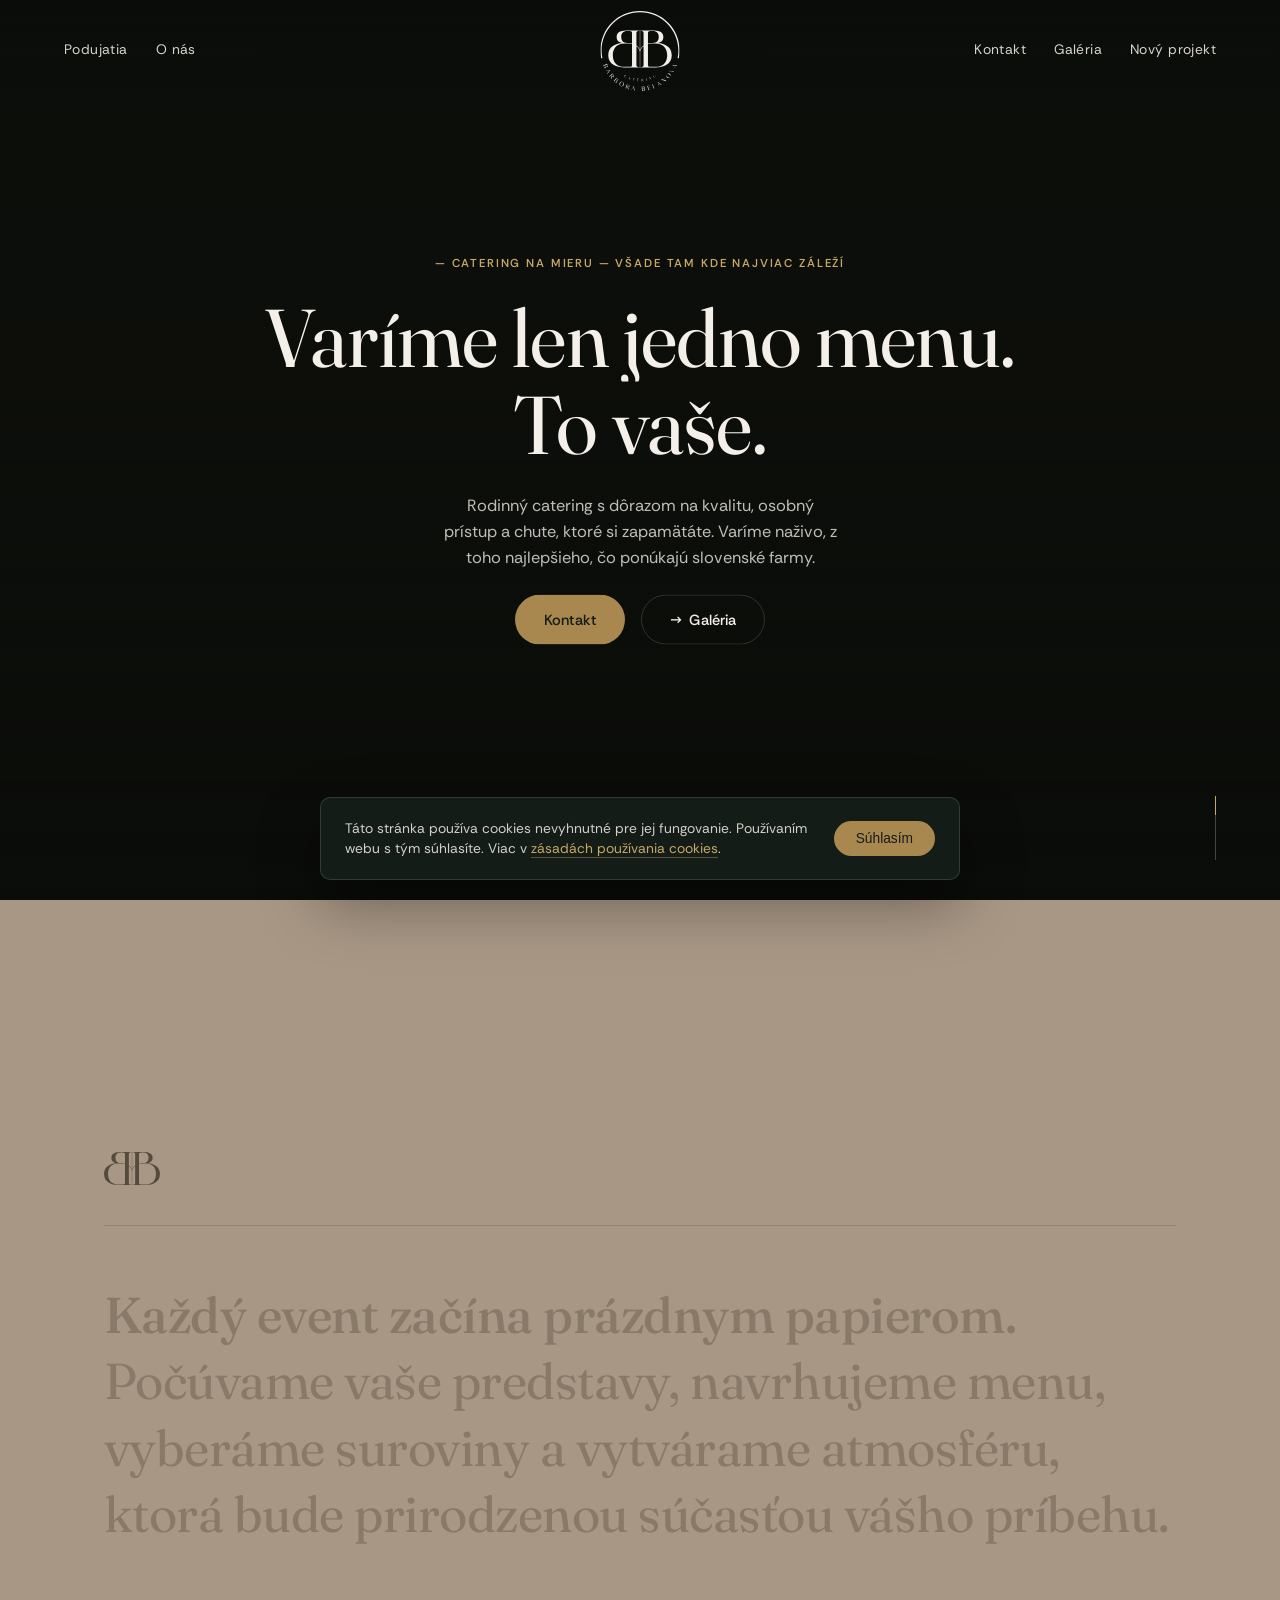
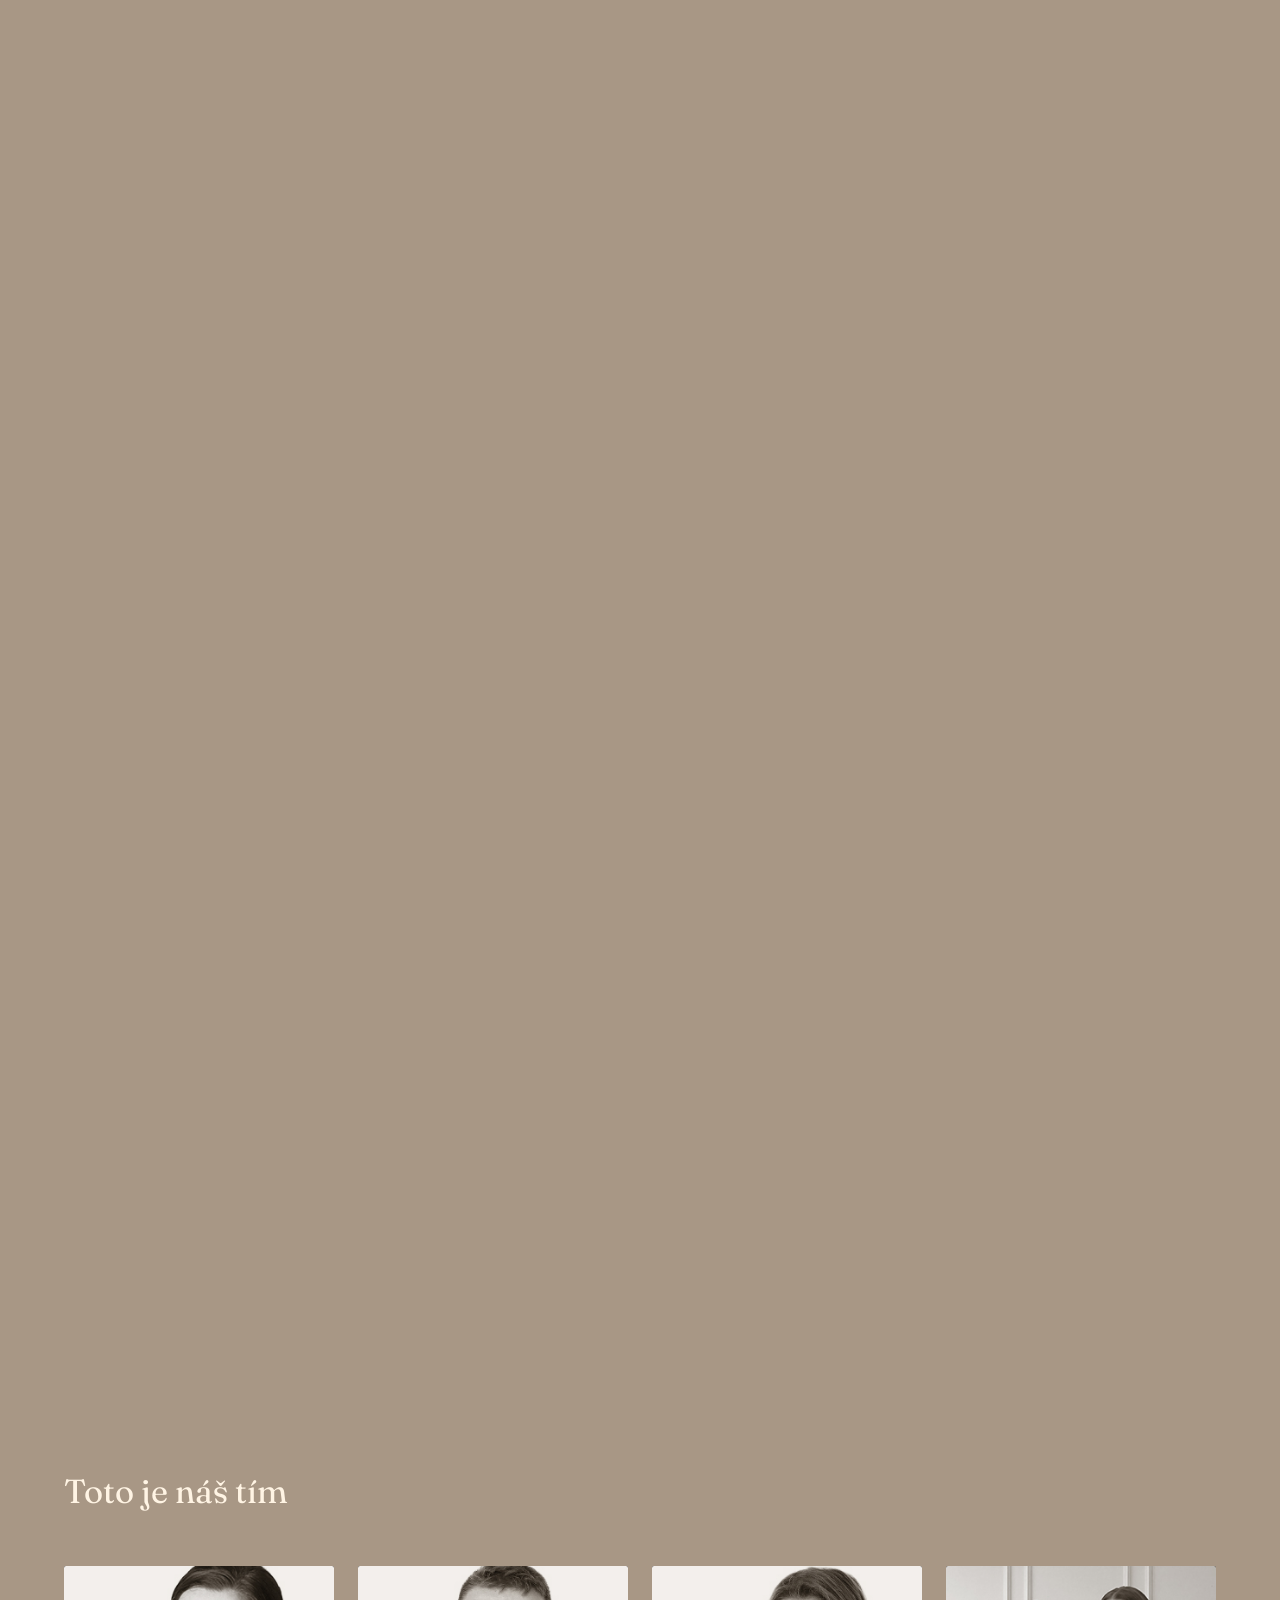
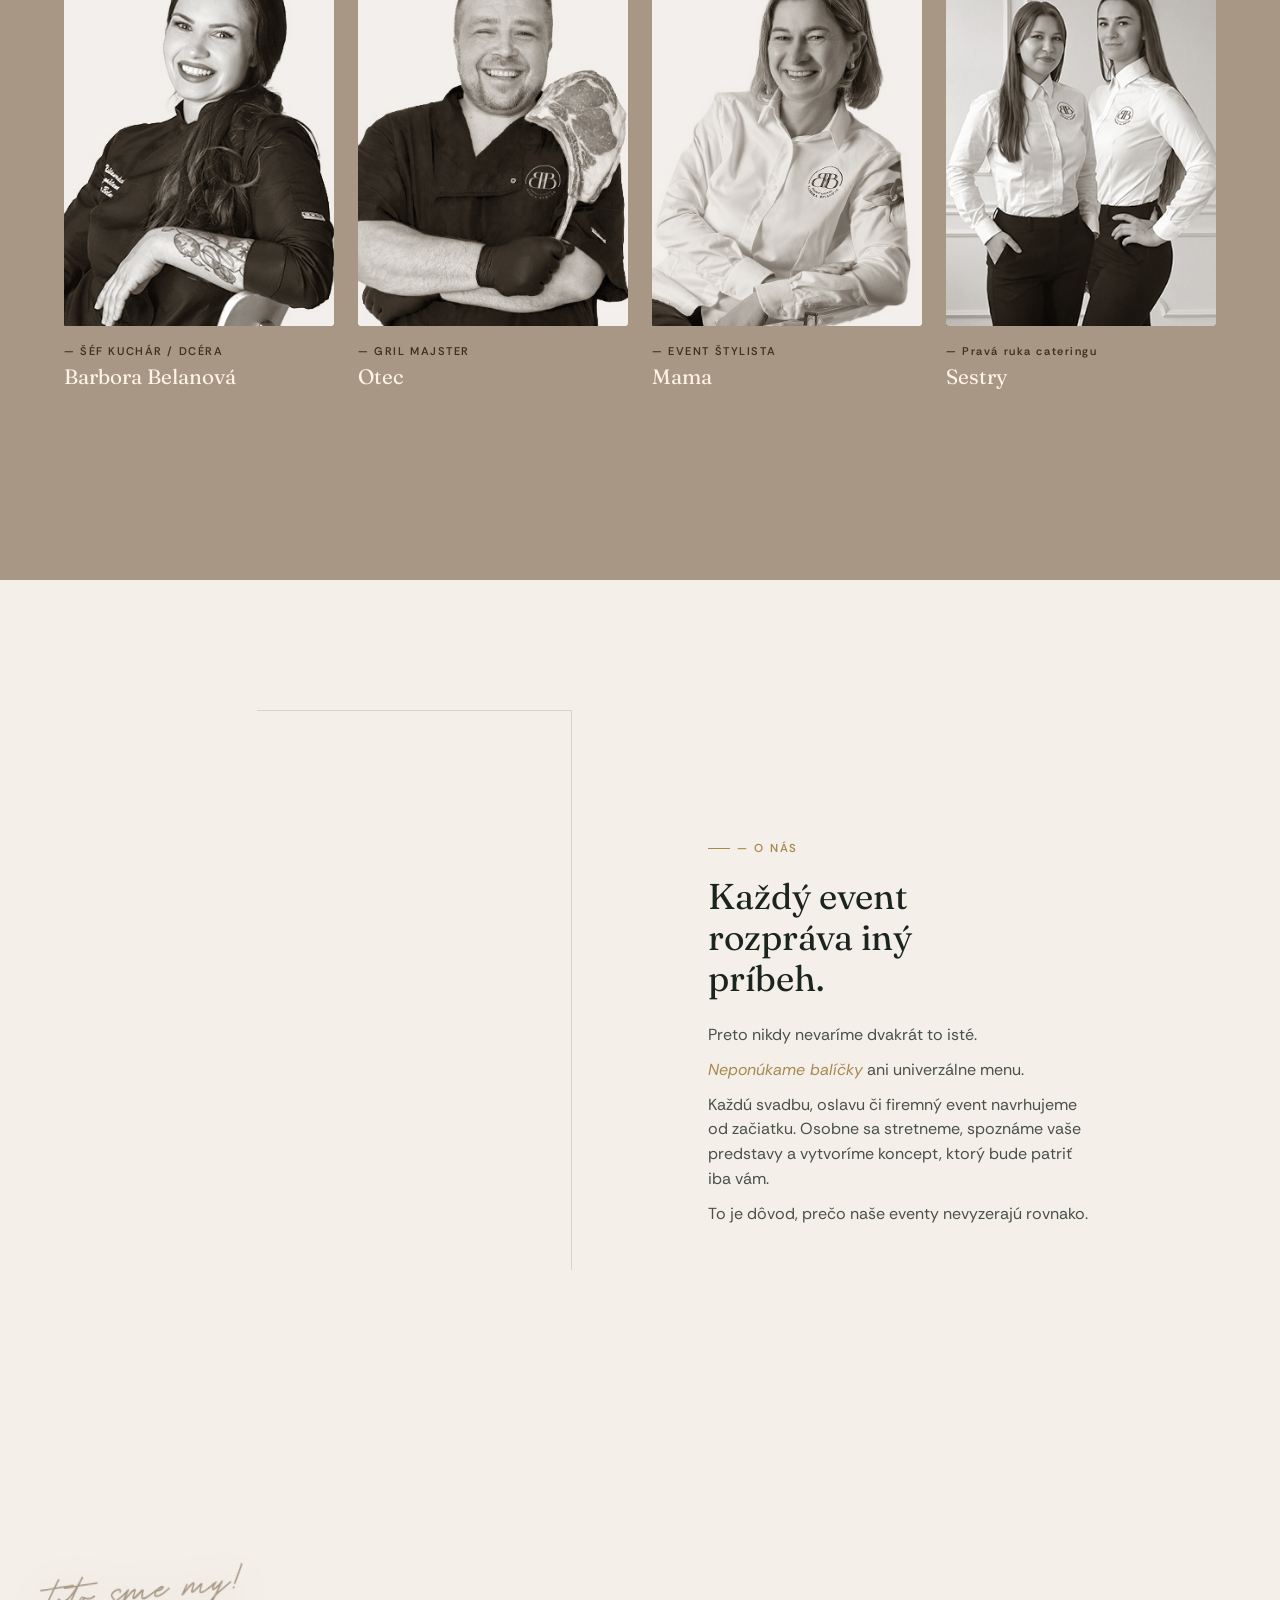
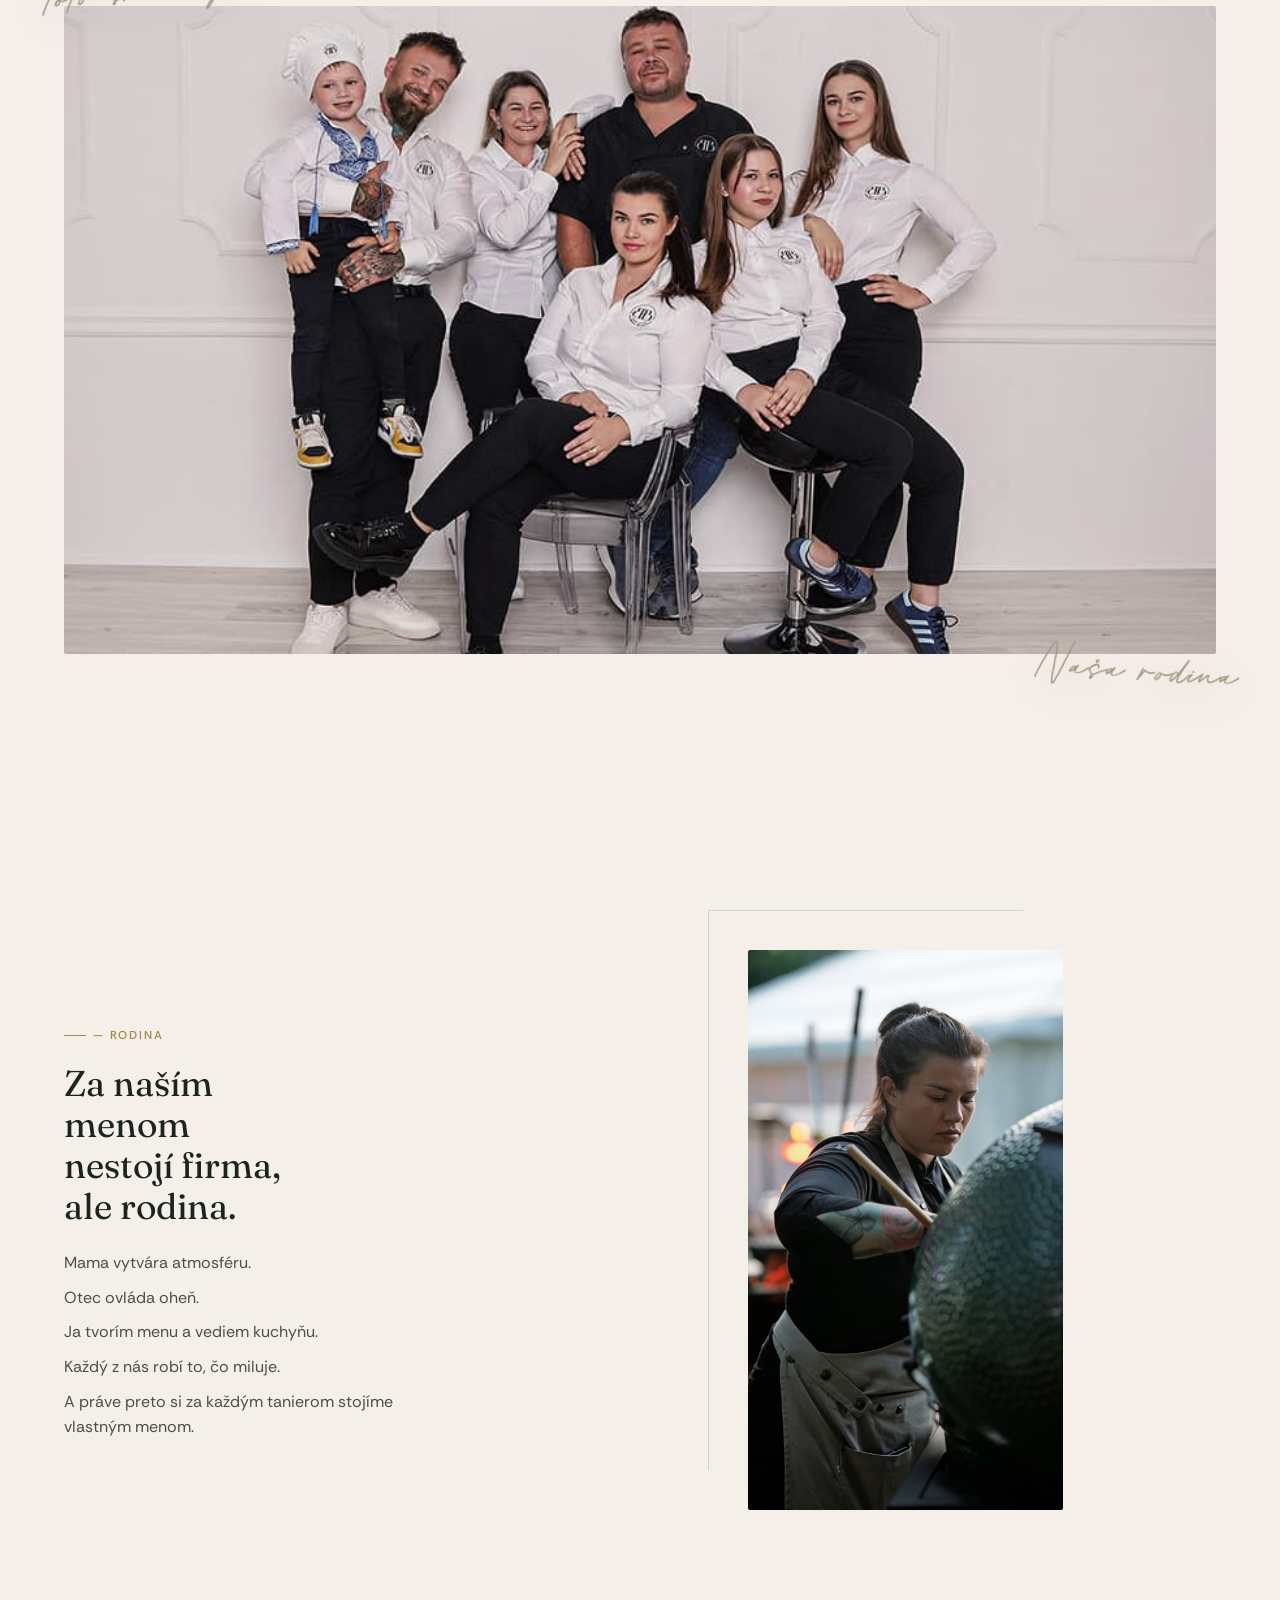
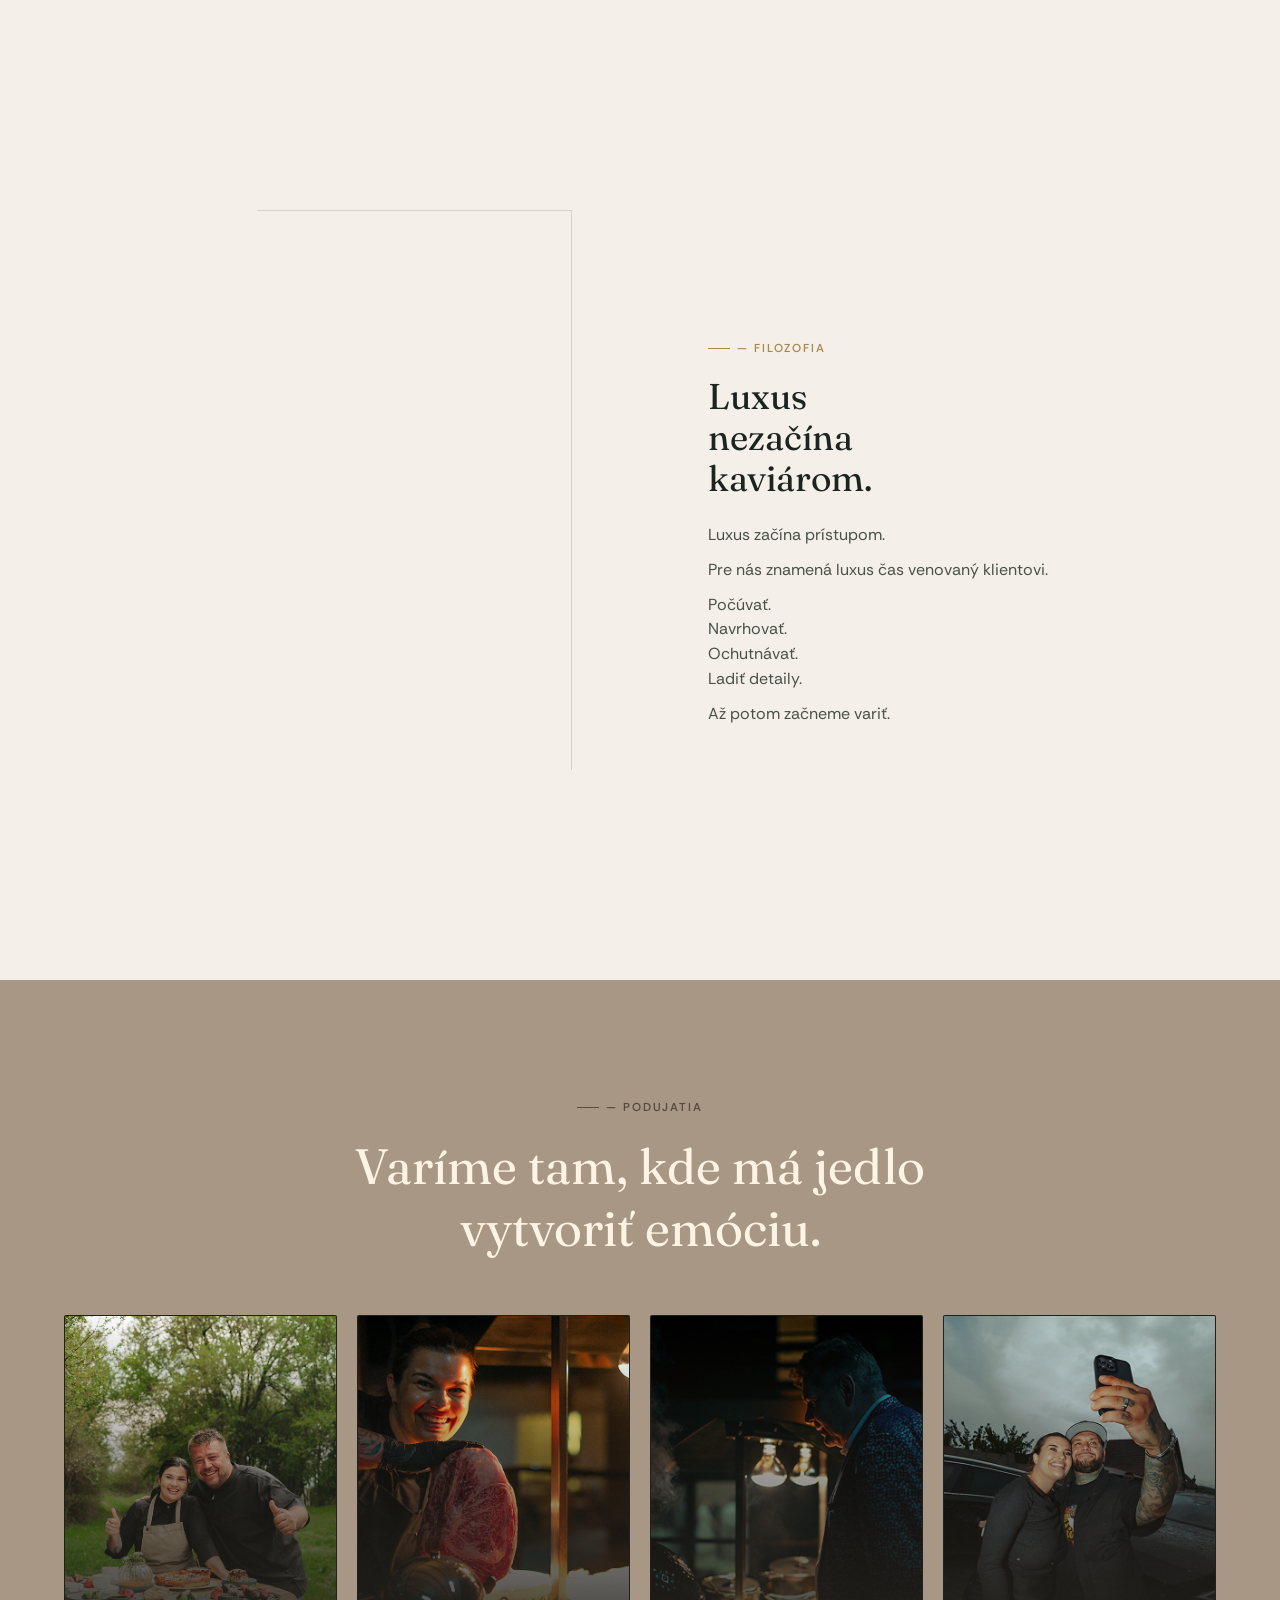
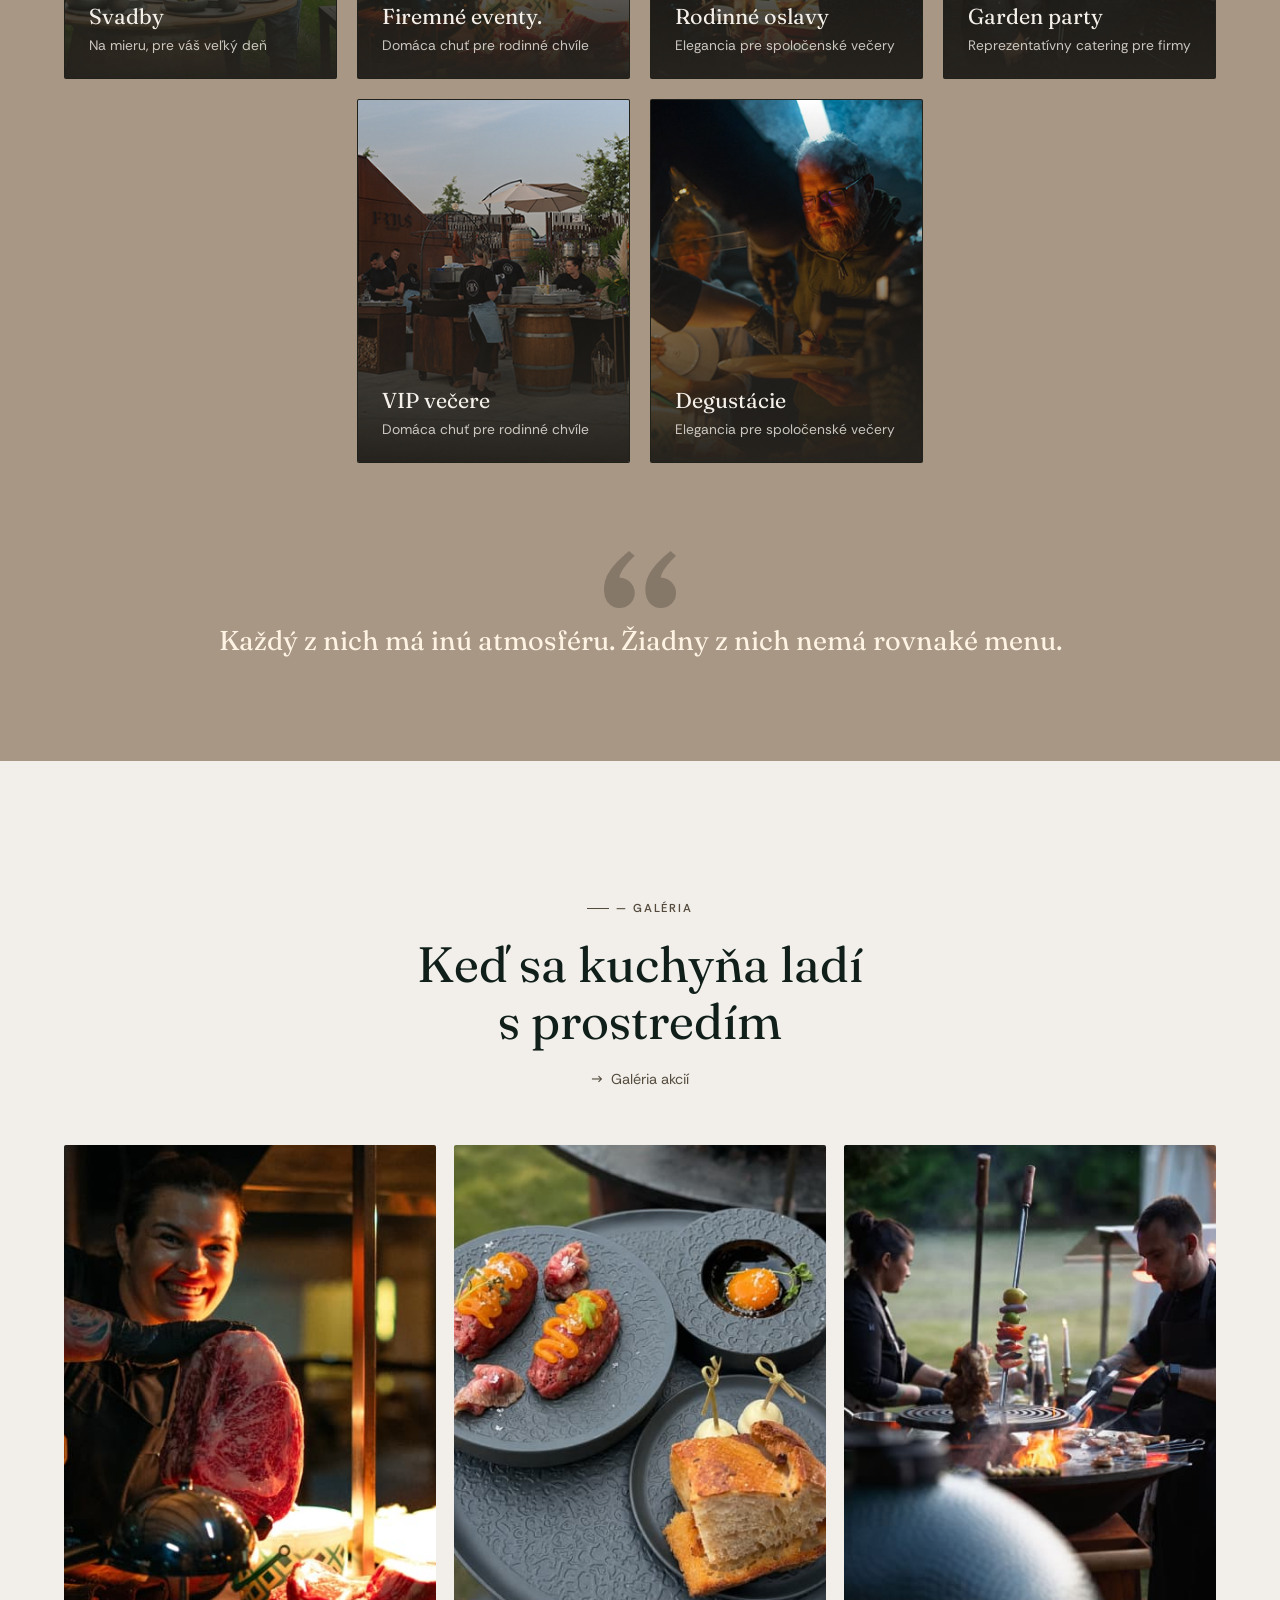
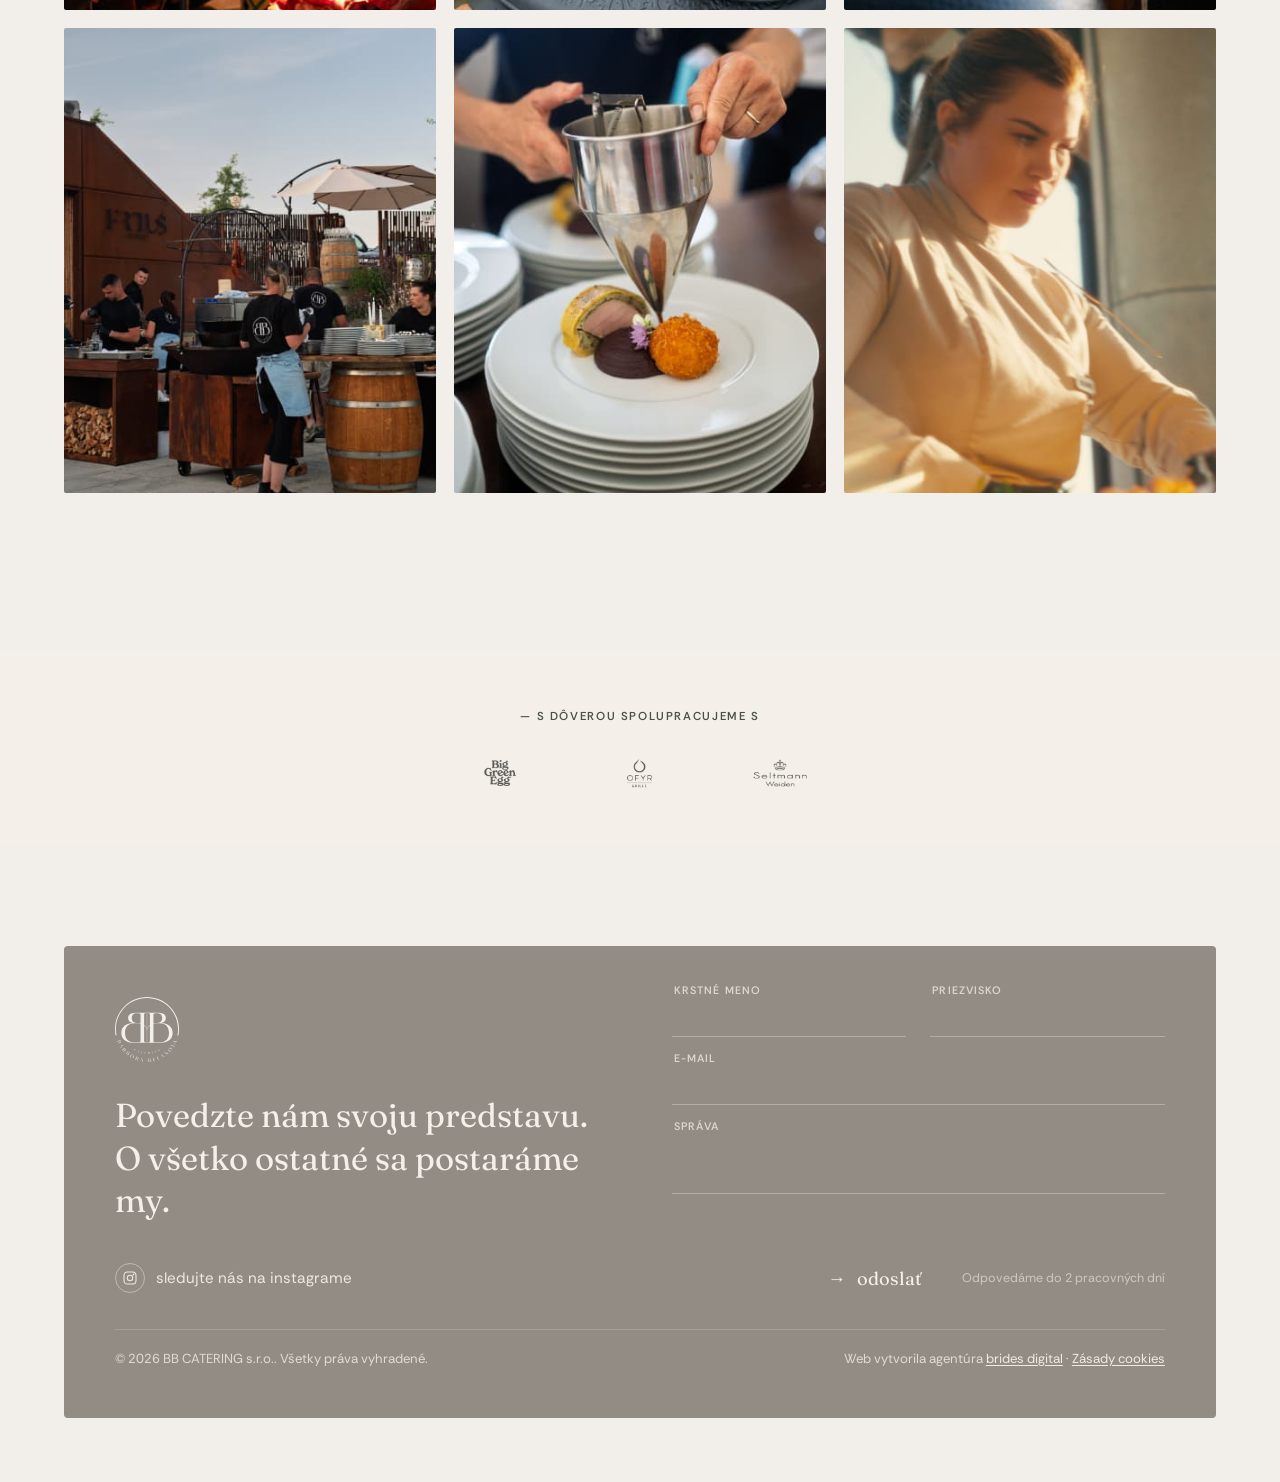
==== commit dba2d736: "Add partners strip between gallery and contact sections" ====
--- a/index.html
+++ b/index.html
@@ -329,7 +329,7 @@
   </div>
 
   <div class="occasions-grid">
-    <a href="#" class="occasion-tile reveal-up">
+    <a href="svadby.html" class="occasion-tile reveal-up">
       <img src="assets/oslavy.png" alt="Svadobný pár s cateringom BB" class="occasion-img">
       <img src="assets/gradient_podujatia.png" alt="" class="occasion-gradient" aria-hidden="true">
       <div class="occasion-copy">
@@ -338,7 +338,7 @@
       </div>
     </a>
 
-    <a href="#" class="occasion-tile reveal-up">
+    <a href="firemne-eventy.html" class="occasion-tile reveal-up">
       <img src="assets/firemky.png" alt="Firemný event s cateringom BB" class="occasion-img">
       <img src="assets/gradient_podujatia.png" alt="" class="occasion-gradient" aria-hidden="true">
       <div class="occasion-copy">
@@ -347,7 +347,7 @@
       </div>
     </a>
 
-    <a href="#" class="occasion-tile reveal-up">
+    <a href="rodinne-oslavy.html" class="occasion-tile reveal-up">
       <img src="assets/rodinne.png" alt="Rodinná oslava s cateringom BB" class="occasion-img">
       <img src="assets/gradient_podujatia.png" alt="" class="occasion-gradient" aria-hidden="true">
       <div class="occasion-copy">
@@ -356,7 +356,7 @@
       </div>
     </a>
 
-    <a href="#" class="occasion-tile reveal-up">
+    <a href="garden-party.html" class="occasion-tile reveal-up">
       <img src="assets/garden.png" alt="Garden party s cateringom BB" class="occasion-img">
       <img src="assets/gradient_podujatia.png" alt="" class="occasion-gradient" aria-hidden="true">
       <div class="occasion-copy">
@@ -365,7 +365,7 @@
       </div>
     </a>
 
-    <a href="#" class="occasion-tile reveal-up">
+    <a href="vip-vecere.html" class="occasion-tile reveal-up">
       <img src="assets/VIP.png" alt="VIP večera s cateringom BB" class="occasion-img">
       <img src="assets/gradient_podujatia.png" alt="" class="occasion-gradient" aria-hidden="true">
       <div class="occasion-copy">
@@ -374,7 +374,7 @@
       </div>
     </a>
 
-    <a href="#" class="occasion-tile reveal-up">
+    <a href="degustacie.html" class="occasion-tile reveal-up">
       <img src="assets/degustacie.png" alt="Degustácia s cateringom BB" class="occasion-img">
       <img src="assets/gradient_podujatia.png" alt="" class="occasion-gradient" aria-hidden="true">
       <div class="occasion-copy">
@@ -407,6 +407,16 @@
     <figure class="gallery-item reveal-fade"><img src="assets/gal_4.jpg" alt="Exteriér cateringovej akcie"></figure>
     <figure class="gallery-item reveal-fade"><img src="assets/gal_5.jpg" alt="Servírovanie jedla hosťom"></figure>
     <figure class="gallery-item reveal-fade"><img src="assets/gal_6.jpg" alt="Príprava jedla v interiéri"></figure>
+  </div>
+</section>
+
+<!-- ============ PARTNERS STRIP ============ -->
+<section class="partners">
+  <span class="partners-label reveal-fade">— S DÔVEROU SPOLUPRACUJEME S</span>
+  <div class="partners-row reveal-fade">
+    <img src="assets/Big-Green_egg.png" alt="Big Green Egg" class="partners-logo">
+    <img src="assets/Ofyr.png" alt="Ofyr Grills" class="partners-logo">
+    <img src="assets/Seltmann.png" alt="Seltmann Weiden" class="partners-logo">
   </div>
 </section>
 
--- a/style.css
+++ b/style.css
@@ -1378,3 +1378,48 @@
     padding: 16px 18px;
   }
 }
+
+/* ==========================================================================
+   PARTNERS STRIP — logo row between Gallery and Contact
+   ========================================================================== */
+.partners {
+  background: var(--cream);
+  padding: 56px clamp(20px, 5vw, 64px);
+  display: flex;
+  flex-direction: column;
+  align-items: center;
+  gap: 32px;
+}
+.partners-label {
+  font-size: 0.72rem;
+  letter-spacing: 0.14em;
+  text-transform: uppercase;
+  color: var(--ink-soft);
+  font-weight: 600;
+  text-align: center;
+}
+.partners-row {
+  display: flex;
+  align-items: center;
+  justify-content: center;
+  flex-wrap: wrap;
+  gap: clamp(32px, 6vw, 72px);
+}
+.partners-logo {
+  height: 34px;
+  width: auto;
+  object-fit: contain;
+  opacity: 0.72;
+  filter: grayscale(100%);
+  transition: opacity 0.35s ease, filter 0.35s ease;
+}
+.partners-logo:hover {
+  opacity: 1;
+  filter: grayscale(0%);
+}
+
+@media (max-width: 600px) {
+  .partners { padding: 44px clamp(20px, 5vw, 64px); gap: 24px; }
+  .partners-row { gap: 28px; }
+  .partners-logo { height: 26px; }
+}
